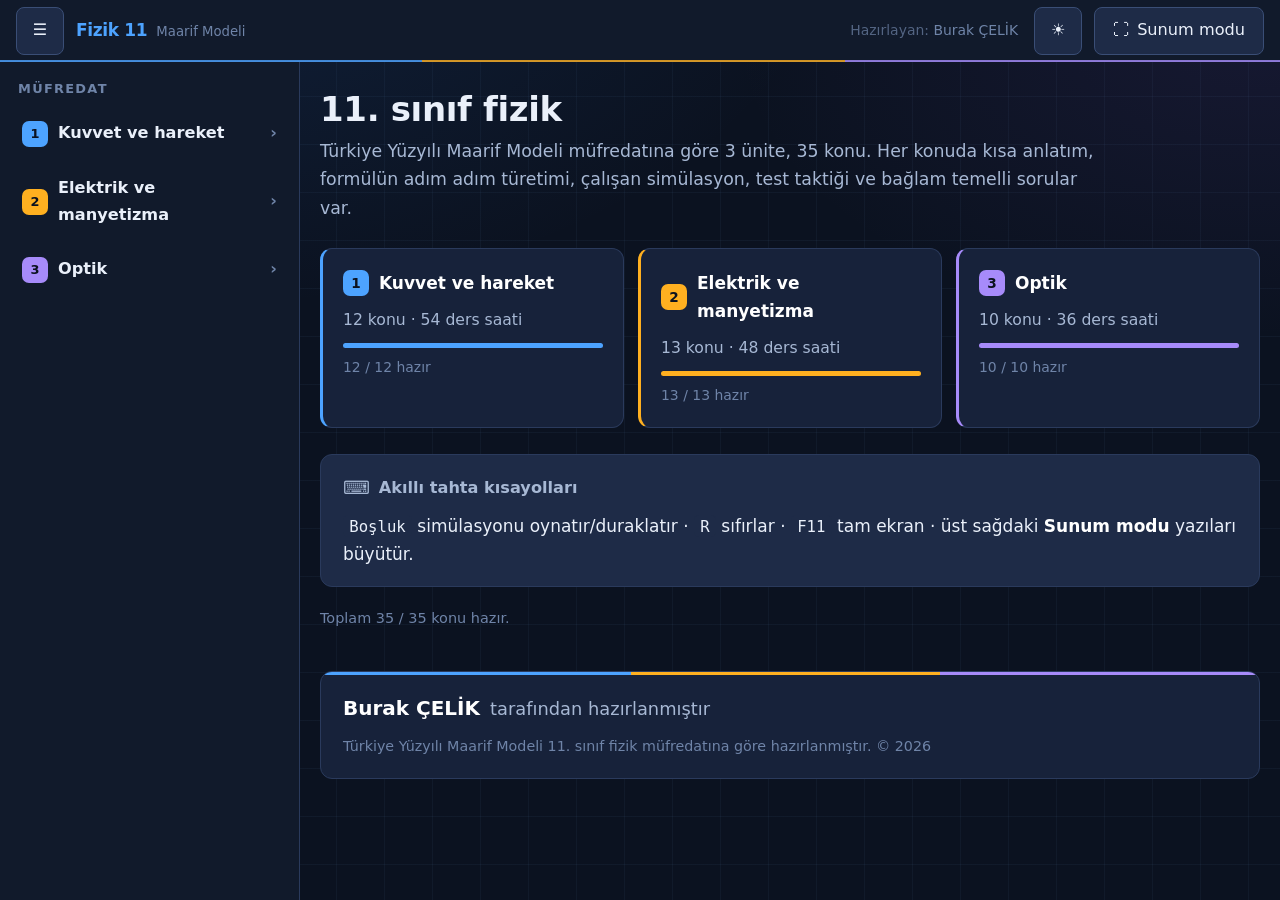
==== index.html @ 7777645d "Fizik 11 - Turkiye Yuzyili Maarif Modeli - tum uniteler" ====
<!DOCTYPE html>
<html lang="tr">
<head>
<meta charset="utf-8">
<meta name="viewport" content="width=device-width, initial-scale=1">
<meta http-equiv="Cache-Control" content="no-cache, must-revalidate">
<!-- Tema, ilk boyamadan ÖNCE kurulur: sayfa açılırken renk sıçraması olmasın. -->
<script>
try {
  var t = localStorage.getItem('fizik11-tema');
  document.documentElement.dataset.tema = (t === 'acik') ? 'acik' : 'koyu';
} catch (e) { document.documentElement.dataset.tema = 'koyu'; }
</script>
<title>Fizik 11 · Maarif Modeli</title>
<meta name="description" content="11. sınıf fizik — konu anlatımı, formül türetimi, simülasyonlar, test taktikleri ve bağlam temelli sorular. Akıllı tahta için.">
<link rel="stylesheet" href="css/tokens.css">
<link rel="stylesheet" href="css/base.css">
<link rel="stylesheet" href="css/components.css">
<link rel="icon" href="data:image/svg+xml,<svg xmlns='http://www.w3.org/2000/svg' viewBox='0 0 32 32'><text y='26' font-size='26'>&#9883;</text></svg>">
</head>
<body>

<div id="uygulama">

  <header id="ustbar">
    <button class="dgm ikon" id="kenar-dgm" aria-label="Konu listesini aç/kapat" title="Konu listesi">☰</button>
    <div class="marka">
      <b>Fizik 11</b>
      <span>Maarif Modeli</span>
    </div>
    <div class="ustbar-bosluk"></div>
    <span class="ustbar-kunye" id="ustbar-kunye"></span>
    <button class="dgm ikon" id="tema-dgm" aria-pressed="false"
            aria-label="Açık veya koyu tema" title="Açık temaya geç">☀</button>
    <button class="dgm" id="sunum-dgm" aria-pressed="false" title="Sunum modu — yazılar büyür (F11 ile tam ekran)">
      <span aria-hidden="true">⛶</span> Sunum modu
    </button>
  </header>

  <nav id="kenar" aria-label="Konular">
    <div class="kenar-baslik">Müfredat</div>
    <div class="kenar-liste" id="kenar-liste"></div>
  </nav>

  <main id="icerik" tabindex="-1">
    <div class="bos-durum"><p>Yükleniyor…</p></div>
  </main>

</div>

<!-- =========================================================================
     Yükleme sırası önemlidir ve ES modülü KULLANILMAZ.
     Sebep: sistem akıllı tahtada sunucusuz çalışacak — index.html'e çift
     tıklanınca açılmalı. Tarayıcılar file:// üzerinden modül ve fetch()
     engellediği için her şey klasik <script> ile yüklenir.

       1) çizim + motor      2) müfredat      3) arayüz blokları
       4) uygulama kabuğu    5) simülasyonlar 6) konular    7) başlat
     ========================================================================= -->

<script src="js/sim/draw2d.js"></script>
<script src="js/sim/engine.js"></script>
<script src="data/curriculum.js"></script>
<script src="data/kunye.js"></script>
<script src="js/ui/blok.js"></script>
<script src="js/core/app.js"></script>

<!-- Simülasyonlar — konulardan önce yüklenmeli -->
<script src="sims/serbest-dusen-cisimler.js"></script>
<script src="sims/serbest-dusme-veriler.js"></script>
<script src="sims/dusey-atislar.js"></script>
<script src="sims/atislar.js"></script>
<script src="sims/bileske-kuvvet.js"></script>
<script src="sims/serbest-cisim-diyagrami.js"></script>
<script src="sims/statik-kinetik-surtunme.js"></script>
<script src="sims/surtunme-degiskenler.js"></script>
<script src="sims/limit-hiz.js"></script>
<script src="sims/cembersel-yorunge-hiz.js"></script>
<script src="sims/cembersel-degiskenler.js"></script>
<script src="sims/elektriksel-kuvvet.js"></script>
<script src="sims/elektriksel-alan.js"></script>
<script src="sims/faraday-kafesi.js"></script>
<script src="sims/miknatislar.js"></script>
<script src="sims/duz-tel-manyetik.js"></script>
<script src="sims/akim-makarasi.js"></script>
<script src="sims/elektromiknatis.js"></script>
<script src="sims/tele-etki-kuvvet.js"></script>
<script src="sims/elektrik-motoru.js"></script>
<script src="sims/manyetik-aki.js"></script>
<script src="sims/induksiyon-gerilimi.js"></script>
<script src="sims/alternatif-akim.js"></script>
<script src="sims/transformator.js"></script>
<script src="sims/aydinlanma.js"></script>
<script src="sims/duzlem-ayna.js"></script>
<script src="sims/kuresel-ayna.js"></script>
<script src="sims/kuresel-goruntu.js"></script>
<script src="sims/kirilma.js"></script>
<script src="sims/gorunur-derinlik.js"></script>
<script src="sims/fiber-optik.js"></script>
<script src="sims/prizmalar.js"></script>
<script src="sims/mercekler.js"></script>
<script src="sims/mercek-goruntu.js"></script>

<!-- Konular -->
<script src="topics/u1-serbest-dusen-cisimler.js"></script>
<script src="topics/u1-serbest-dusme-veriler.js"></script>
<script src="topics/u1-yukari-atis.js"></script>
<script src="topics/u1-asagi-atis.js"></script>
<script src="topics/u1-iki-boyutta-hareket.js"></script>
<script src="topics/u1-bileske-kuvvet.js"></script>
<script src="topics/u1-serbest-cisim-diyagrami.js"></script>
<script src="topics/u1-statik-kinetik-surtunme.js"></script>
<script src="topics/u1-surtunme-degiskenler.js"></script>
<script src="topics/u1-limit-hiz.js"></script>
<script src="topics/u1-cembersel-yorunge-hiz.js"></script>
<script src="topics/u1-cembersel-degiskenler.js"></script>
<script src="topics/u2-elektriksel-kuvvet.js"></script>
<script src="topics/u2-elektriksel-alan.js"></script>
<script src="topics/u2-faraday-kafesi.js"></script>
<script src="topics/u2-miknatislar.js"></script>
<script src="topics/u2-duz-tel-manyetik.js"></script>
<script src="topics/u2-akim-makarasi.js"></script>
<script src="topics/u2-elektromiknatis.js"></script>
<script src="topics/u2-tele-etki-kuvvet.js"></script>
<script src="topics/u2-elektrik-motoru.js"></script>
<script src="topics/u2-manyetik-aki.js"></script>
<script src="topics/u2-induksiyon-gerilimi.js"></script>
<script src="topics/u2-alternatif-akim.js"></script>
<script src="topics/u2-transformator.js"></script>
<script src="topics/u3-aydinlanma.js"></script>
<script src="topics/u3-duzlem-ayna.js"></script>
<script src="topics/u3-kuresel-ayna.js"></script>
<script src="topics/u3-kuresel-goruntu.js"></script>
<script src="topics/u3-kirilma.js"></script>
<script src="topics/u3-gorunur-derinlik.js"></script>
<script src="topics/u3-fiber-optik.js"></script>
<script src="topics/u3-prizmalar.js"></script>
<script src="topics/u3-mercekler.js"></script>
<script src="topics/u3-mercek-goruntu.js"></script>

<script>F11.basla();</script>
</body>
</html>
---- css/tokens.css ----
/* ==========================================================================
   tokens.css — Tasarım değişkenleri
   Fizik 11 · Akıllı tahta sunum sistemi
   Tüm renk / ölçü / tipografi kararları burada. Başka dosyada ham renk yok.
   ========================================================================== */

:root {
  /* --- Kabuk yüzeyleri (koyu sunum teması) --- */
  --bg:            #0B1220;
  --surface-0:     #111A2B;
  --surface-1:     #17223A;
  --surface-2:     #1E2B47;
  --surface-3:     #263654;

  /* --- Kenarlıklar --- */
  --border:        #2A3A5C;
  --border-strong: #3A4E76;

  /* --- Metin --- */
  --text:          #EAF0FA;
  --text-2:        #A7B8D4;
  --text-3:        #6F84A8;
  --text-guclu:    #FFFFFF;   /* kalın vurgu, formül metni */

  /* --- Arka plan dokusu ---
     Çok hafif: ders içeriğinin okunurluğunu bozmamalı. İki yumuşak ışık
     lekesi + milimetrik kâğıt ızgarası. */
  --bg-cizgi:      rgba(125,165,225,.055);
  --bg-isik1:      rgba(45,110,200,.16);
  --bg-isik2:      rgba(120,80,200,.10);
  --bg-izgara:     48px;

  /* --- Vurgu renkleri --- */
  --accent:        #4DA3FF;   /* birincil · seçili konu, bağlantı */
  --accent-soft:   #16304F;
  --amber:         #FFB020;   /* püf noktası kutusu */
  --amber-soft:    #3A2A0C;
  --violet:        #A78BFA;   /* ÖSYM arşivi */
  --violet-soft:   #2A2348;
  --green:         #35C08A;   /* doğru cevap, onay */
  --green-soft:    #10322A;
  --red:           #FF6B6B;   /* yanlış cevap, uyarı */
  --red-soft:      #3A1A1F;
  --cyan:          #38D6E0;   /* bağlam temelli soru */
  --cyan-soft:     #0E3238;

  /* --- Fizik büyüklüklerinin sabit renkleri ---
     Bu renkler TÜM simülasyonlarda aynı anlamı taşır.
     Öğrenci bir kez öğrenir, her konuda tanır. */
  --q-konum:       #4DA3FF;   /* konum, yer değiştirme */
  --q-hiz:         #35C08A;   /* hız vektörü */
  --q-ivme:        #FFB020;   /* ivme, g */
  --q-kuvvet:      #FF6B6B;   /* kuvvet */
  --q-surtunme:    #A78BFA;   /* sürtünme kuvveti */
  --q-normal:      #38D6E0;   /* normal kuvvet */
  --q-agirlik:     #FF8FA3;   /* ağırlık */
  --q-merkezcil:   #FF7A45;   /* merkezcil kuvvet/ivme */

  /* --- Blok kimlik renkleri ---
     Konu sayfasındaki 7 bloğun her biri kendi rengini taşır. Öğrenci sayfayı
     kaydırırken hangi bölümde olduğunu başlığı okumadan renkten anlar.
     --bN solid renk, --bNs o rengin koyu zemindeki yumuşak karşılığı. */
  --b1: #4DA3FF;  --b1s: #12304F;   /* kavram        · mavi      */
  --b2: #38D6E0;  --b2s: #0E3238;   /* formüller     · camgöbeği */
  --b3: #A78BFA;  --b3s: #2A2348;   /* türetim       · mor       */
  --b4: #35C08A;  --b4s: #10322A;   /* simülasyon    · yeşil     */
  --b5: #FFB020;  --b5s: #3A2A0C;   /* püf noktası   · amber     */
  --b6: #FF8FA3;  --b6s: #3C1C26;   /* ÖSYM arşivi   · pembe     */
  --b7: #FF7A45;  --b7s: #3B1F12;   /* bağlam temelli· turuncu   */

  /* --- Ünite renkleri --- */
  --u1: #4DA3FF;  --u1s: #12304F;   /* kuvvet ve hareket     */
  --u2: #FFB020;  --u2s: #3A2A0C;   /* elektrik ve manyetizma*/
  --u3: #A78BFA;  --u3s: #2A2348;   /* optik                 */

  /* --- Ölçü --- */
  --r-sm: 8px;
  --r:    12px;
  --r-lg: 18px;
  --pad:  20px;
  --gap:  14px;

  /* --- Tipografi ---
     --fs-base akıllı tahtada sunum moduna geçince büyür (bkz. base.css) */
  --fs-base: 17px;
  --font: "Segoe UI", Ubuntu, Cantarell, "DejaVu Sans", system-ui, sans-serif;
  --font-mono: "Cascadia Mono", "Ubuntu Mono", "DejaVu Sans Mono", monospace;

  /* --- Dokunma hedefi (akıllı tahta parmakla kullanılıyor) --- */
  --touch: 48px;

  /* --- Geçişler --- */
  --dur: 160ms;
  --ease: cubic-bezier(.2,.7,.3,1);
}

/* Sunum modu: F11 / "Sunum" düğmesi <html data-sunum="1"> yapar.
   Uzaktan okunurluk için her şey büyür. */
:root[data-sunum="1"] {
  --fs-base: 21px;
  --pad: 26px;
  --touch: 56px;
}

/* Hareket azaltma tercihi olan kullanıcı için animasyonları kıs.
   Simülasyonlar çalışmaya devam eder, sadece arayüz geçişleri durur. */
@media (prefers-reduced-motion: reduce) {
  :root { --dur: 0ms; }
}


/* ==========================================================================
   AÇIK TEMA — <html data-tema="acik">
   --------------------------------------------------------------------------
   Kâğıt tonu, saf beyaz değil: akıllı tahtada saf beyaz parlar ve uzun derste
   göz yorar. Metin de saf siyah değil, koyu kurşun. Vurgu renkleri açık zeminde
   yeterli kontrast için koyulaştırıldı.

   Simülasyon tuvalleri bu temadan ETKİLENMEZ — onlar kendi görünümünü korur.
   ========================================================================== */
:root[data-tema="acik"] {
  --bg:            #EDE8DE;
  --surface-0:     #F7F3EB;
  --surface-1:     #FCF9F3;
  --surface-2:     #F1ECE2;
  --surface-3:     #E5DED0;

  --border:        #D8D0BF;
  --border-strong: #BAB09E;

  --text:          #22272F;
  --text-2:        #515A66;
  --text-3:        #6B7482;
  --text-guclu:    #14181E;

  --accent:        #1C6DD0;   --accent-soft: #DCE8F9;
  --amber:         #8A5606;   --amber-soft:  #F7EDD5;
  --violet:        #6A46C0;   --violet-soft: #E8E1F8;
  --green:         #13744F;   --green-soft:  #D8EFE4;
  --red:           #A82C2C;   --red-soft:    #F9DFDF;
  --cyan:          #0B6F79;   --cyan-soft:   #D4EEF0;

  --b1: #1C6DD0;  --b1s: #DCE8F9;
  --b2: #0B6F79;  --b2s: #D4EEF0;
  --b3: #6A46C0;  --b3s: #E8E1F8;
  --b4: #13744F;  --b4s: #D8EFE4;
  --b5: #8A5606;  --b5s: #F7EDD5;
  --b6: #B24560;  --b6s: #F8DDE4;
  --b7: #B24A19;  --b7s: #F8E1D3;

  --u1: #1C6DD0;  --u1s: #DCE8F9;
  --u2: #8A5606;  --u2s: #F7EDD5;
  --u3: #6A46C0;  --u3s: #E8E1F8;

  /* Kâğıt dokusu: sıcak ışık + soluk ızgara */
  --bg-cizgi:  rgba(95,80,55,.07);
  --bg-isik1:  rgba(214,180,120,.26);
  --bg-isik2:  rgba(150,175,210,.20);
}
---- css/base.css ----
/* ==========================================================================
   base.css — Sıfırlama, tipografi, sayfa iskeleti
   ========================================================================== */

*, *::before, *::after { box-sizing: border-box; }

html, body {
  margin: 0;
  padding: 0;
  height: 100%;
}

body {
  /* İki yumuşak ışık lekesi + milimetrik kâğıt ızgarası. Doku yalnızca içerik
     alanında görünür; üst bar ve kenar çubuğu opak yüzeyler kullanır. */
  background-color: var(--bg);
  background-image:
    radial-gradient(1100px 620px at 12% -8%,  var(--bg-isik1), transparent 62%),
    radial-gradient(900px 520px  at 98%  4%,  var(--bg-isik2), transparent 58%),
    linear-gradient(var(--bg-cizgi) 1px, transparent 1px),
    linear-gradient(90deg, var(--bg-cizgi) 1px, transparent 1px);
  background-size:
    100% 100%, 100% 100%,
    var(--bg-izgara) var(--bg-izgara),
    var(--bg-izgara) var(--bg-izgara);
  background-attachment: fixed;
  color: var(--text);
  font-family: var(--font);
  font-size: var(--fs-base);
  line-height: 1.65;
  -webkit-font-smoothing: antialiased;
  overflow: hidden;            /* kaydırma iç panellerde, sayfada değil */
}

h1, h2, h3, h4 {
  margin: 0 0 .5em;
  font-weight: 600;
  line-height: 1.25;
  letter-spacing: -.01em;
}
h1 { font-size: 1.7em; }
h2 { font-size: 1.3em; }
h3 { font-size: 1.1em; }
h4 { font-size: 1em; color: var(--text-2); }

p { margin: 0 0 .9em; }
p:last-child { margin-bottom: 0; }

a { color: var(--accent); text-decoration: none; }
a:hover { text-decoration: underline; }

ul, ol { margin: 0 0 .9em; padding-left: 1.4em; }
li { margin-bottom: .35em; }

strong { font-weight: 600; color: var(--text-guclu); }

code, kbd {
  font-family: var(--font-mono);
  font-size: .92em;
  background: var(--surface-2);
  padding: .1em .4em;
  border-radius: 5px;
}

canvas { display: block; }

/* --- Odak halkası: akıllı tahtada klavye de kullanılıyor --- */
:focus-visible {
  outline: 3px solid var(--accent);
  outline-offset: 2px;
  border-radius: 4px;
}

/* --- Ekran okuyucu için gizli metin --- */
.sr {
  position: absolute; width: 1px; height: 1px;
  padding: 0; margin: -1px; overflow: hidden;
  clip: rect(0 0 0 0); white-space: nowrap; border: 0;
}

/* ==========================================================================
   Sayfa iskeleti:  [ üst bar ]
                    [ kenar çubuğu | içerik ]
   ========================================================================== */

#uygulama {
  display: grid;
  grid-template-rows: auto 1fr;
  grid-template-columns: 300px 1fr;
  grid-template-areas:
    "ustbar ustbar"
    "kenar  icerik";
  height: 100%;
}

/* Kenar çubuğunu daraltma yalnızca geniş ekranda geçerli.
   Dar ekranda sütun sayısı 1'e düştüğü için (aşağıdaki medya sorgusu) bu kural
   uygulanırsa ızgara alanlarıyla çakışır ve yerleşim çöker. */
@media (min-width: 901px) {
  :root[data-kenar="kapali"] #uygulama { grid-template-columns: 0 1fr; }
}

#ustbar  { grid-area: ustbar; }
#kenar   { grid-area: kenar; overflow: hidden; }
#icerik  { grid-area: icerik; overflow-y: auto; overflow-x: hidden; scroll-behavior: smooth; }

/* --- Kaydırma çubuğu: koyu temaya uygun, ince --- */
#icerik::-webkit-scrollbar,
.kaydir::-webkit-scrollbar { width: 10px; }
#icerik::-webkit-scrollbar-track,
.kaydir::-webkit-scrollbar-track { background: transparent; }
#icerik::-webkit-scrollbar-thumb,
.kaydir::-webkit-scrollbar-thumb {
  background: var(--border-strong);
  border-radius: 6px;
  border: 2px solid var(--bg);
}
#icerik, .kaydir { scrollbar-width: thin; scrollbar-color: var(--border-strong) transparent; }

/* Dar ekran / tablet: kenar çubuğu üstten açılan çekmeceye dönüşür.
   Çekmece durumu ayrı bir öznitelikte (data-mobil) tutulur — masaüstündeki
   daraltma durumuyla (data-kenar) karışmasın, biri diğerini etkilemesin. */
@media (max-width: 900px) {
  #uygulama {
    grid-template-columns: 1fr;
    grid-template-areas: "ustbar" "icerik";
  }
  #kenar {
    position: fixed; inset: 62px auto 0 0; width: 300px; z-index: 40;
    transform: translateX(-100%); transition: transform var(--dur) var(--ease);
  }
  :root[data-mobil="acik"] #kenar { transform: none; }
}
---- css/components.css ----
/* ==========================================================================
   components.css — Arayüz bileşenleri
   ========================================================================== */

/* --------------------------------------------------------------- Üst bar */
#ustbar {
  display: flex; align-items: center; gap: 12px;
  padding: 0 16px; height: 62px;
  background: var(--surface-0);
  border-bottom: 1px solid var(--border);
  position: relative;
}
/* Üç ünitenin rengini taşıyan ince şerit — sistemin renk dilini baştan tanıtır */
#ustbar::after {
  content: ""; position: absolute; left: 0; right: 0; bottom: -1px; height: 2px;
  background: linear-gradient(90deg,
    var(--u1) 0%, var(--u1) 33%, var(--u2) 33%, var(--u2) 66%, var(--u3) 66%);
  opacity: .8;
}
.marka { display: flex; align-items: baseline; gap: 9px; font-weight: 600; letter-spacing: -.02em; }
.marka b { color: var(--accent); }
.marka span { font-size: .78em; color: var(--text-3); font-weight: 400; letter-spacing: 0; }
.ustbar-bosluk { flex: 1; }

/* ---------------------------------------------------------------- Düğme */
.dgm {
  display: inline-flex; align-items: center; justify-content: center; gap: 8px;
  min-height: var(--touch); padding: 0 18px;
  background: var(--surface-2); color: var(--text);
  border: 1px solid var(--border-strong); border-radius: var(--r-sm);
  font: inherit; font-size: .95em; font-weight: 500;
  cursor: pointer; user-select: none;
  transition: background var(--dur) var(--ease), border-color var(--dur) var(--ease);
}
.dgm:hover  { background: var(--surface-3); border-color: var(--accent); }
.dgm:active { transform: translateY(1px); }
.dgm[aria-pressed="true"], .dgm.etkin {
  background: var(--accent-soft); border-color: var(--accent); color: var(--accent);
}
.dgm.birincil { background: var(--accent); border-color: var(--accent); color: #06121F; font-weight: 600; }
.dgm.birincil:hover { background: #6BB4FF; }
.dgm.ikon { padding: 0; width: var(--touch); }
.dgm:disabled { opacity: .4; cursor: not-allowed; }

/* -------------------------------------------------------- Kenar çubuğu */
#kenar {
  background: var(--surface-0);
  border-right: 1px solid var(--border);
  display: flex; flex-direction: column;
}
.kenar-baslik {
  padding: 16px 18px 10px;
  font-size: .76em; font-weight: 600; letter-spacing: .1em;
  text-transform: uppercase; color: var(--text-3);
}
.kenar-liste { flex: 1; overflow-y: auto; padding: 0 10px 20px; }

.unite-grup { margin-bottom: 6px; }
.unite-bas {
  display: flex; align-items: center; gap: 10px; width: 100%;
  padding: 11px 12px; background: none; border: 0; border-radius: var(--r-sm);
  color: var(--text); font: inherit; font-weight: 600; font-size: .95em;
  text-align: left; cursor: pointer;
}
.unite-bas:hover { background: var(--surface-1); }
.unite-no {
  flex: 0 0 auto; width: 26px; height: 26px; border-radius: 7px;
  display: grid; place-items: center;
  background: var(--u, var(--accent)); color: #0B1220;
  font-size: .8em; font-weight: 800;
}
.unite-ok { margin-left: auto; color: var(--text-3); transition: transform var(--dur) var(--ease); }
.unite-grup[data-acik="1"] .unite-ok { transform: rotate(90deg); }
.unite-konular { display: none; padding: 2px 0 8px 12px; }
.unite-grup[data-acik="1"] .unite-konular { display: block; }

.konu-bag {
  display: flex; align-items: center; gap: 10px;
  padding: 9px 12px; margin: 1px 0;
  border-radius: var(--r-sm); border-left: 3px solid transparent;
  color: var(--text-2); font-size: .92em; line-height: 1.35;
  cursor: pointer; transition: background var(--dur) var(--ease);
}
.konu-bag:hover { background: var(--surface-1); color: var(--text); text-decoration: none; }
.konu-bag[aria-current="page"] {
  background: var(--us, var(--accent-soft));
  border-left-color: var(--u, var(--accent));
  color: var(--u, var(--accent)); font-weight: 600;
}
.konu-rozet {
  margin-left: auto; flex: 0 0 auto;
  font-size: .72em; padding: 2px 7px; border-radius: 20px;
  background: var(--surface-2); color: var(--text-3);
}
.konu-bag[aria-current="page"] .konu-rozet { background: var(--u, var(--accent)); color: #06121F; }

/* ------------------------------------------------------------- İçerik */
.sayfa { max-width: 1180px; margin: 0 auto; padding: 26px var(--pad) 120px; }

.kirilma {
  display: flex; align-items: center; gap: 9px; flex-wrap: wrap;
  font-size: .85em; color: var(--text-3); margin-bottom: 10px;
}
.kirilma .ayrac { opacity: .5; }
.kirilma .simdi { color: var(--text-2); }
.kazanim-kodu {
  margin-left: auto;
  font-family: var(--font-mono); font-size: .92em;
  padding: 4px 11px; border-radius: 20px;
  background: var(--accent-soft); color: var(--accent);
}

.sayfa-baslik { margin-bottom: 6px; font-size: 2em; }
.sayfa-ozet { color: var(--text-2); font-size: 1.02em; margin: 0; max-width: 72ch; }

/* --- Konu başlık bandı ---------------------------------------------------
   Sayfanın "kapağı". Ünite rengini taşır, kazanım kodunu ve kitap numarasını
   bir arada gösterir. Sağ üstteki soluk ızgara, arkada bir defter sayfası
   olduğu hissini verir — sayfa düz bir metin bloğu gibi başlamasın diye. */
.konu-hero {
  position: relative; overflow: hidden;
  margin-bottom: 30px; padding: 24px 28px 26px;
  background: var(--surface-1);
  border: 1px solid var(--border);
  border-left: 4px solid var(--u, var(--accent));
  border-radius: var(--r);
}
.konu-hero::before {
  content: ""; position: absolute; inset: 0;
  background: radial-gradient(760px 220px at 0% 0%, var(--us, var(--accent-soft)) 0%, transparent 72%);
  pointer-events: none;
}
.konu-hero::after {
  content: ""; position: absolute; right: -30px; top: -30px;
  width: 230px; height: 230px; pointer-events: none; opacity: .5;
  background:
    repeating-linear-gradient(0deg,  var(--border) 0 1px, transparent 1px 24px),
    repeating-linear-gradient(90deg, var(--border) 0 1px, transparent 1px 24px);
}
.konu-hero > * { position: relative; }

.hero-ust {
  display: flex; align-items: center; gap: 10px; flex-wrap: wrap;
  margin-bottom: 12px; font-size: .84em;
}
.hero-unite {
  display: inline-flex; align-items: center; gap: 8px;
  color: var(--u, var(--accent)); font-weight: 600;
}
.hero-unite .nokta {
  width: 8px; height: 8px; border-radius: 50%; background: var(--u, var(--accent));
}
.hero-kitap {
  padding: 3px 10px; border-radius: 20px;
  background: var(--surface-3); color: var(--text-2);
  font-family: var(--font-mono); font-size: .92em;
}
.hero-kod {
  margin-left: auto; padding: 4px 12px; border-radius: 20px;
  background: var(--us, var(--accent-soft)); color: var(--u, var(--accent));
  font-family: var(--font-mono); font-size: .92em; font-weight: 600;
}

/* --------------------------------------------------------- Blok kartı */
.blok { margin-bottom: 26px; }
/* Blok başlığı bir "hap" — numarası ve adı tek bir renkli kapsülde.
   Düz yazı başlık sayfayı tekdüze bırakıyordu; hap, bölümlerin nerede
   başladığını uzaktan bakınca bile belli ediyor. */
.blok-bas {
  display: flex; align-items: center; gap: 12px; margin-bottom: 14px;
}
.blok-bas .hap {
  display: inline-flex; align-items: center; gap: 9px;
  padding: 5px 15px 5px 5px; border-radius: 24px;
  background: var(--bs, var(--surface-2));
  border: 1px solid var(--b, var(--border));
  font-size: .78em; font-weight: 700; letter-spacing: .09em;
  text-transform: uppercase; color: var(--b, var(--text-3));
  white-space: nowrap;
}
.blok-bas::after {
  content: ""; flex: 1; height: 2px; border-radius: 1px;
  background: linear-gradient(90deg, var(--b, var(--border)), transparent 88%);
  opacity: .45;
}
.blok-bas .no {
  width: 26px; height: 26px; border-radius: 50%; display: grid; place-items: center;
  background: var(--b, var(--surface-2)); color: #0B1220;
  font-size: 1.1em; font-weight: 800; letter-spacing: 0;
}

.kart {
  background: var(--surface-1);
  border: 1px solid var(--border);
  border-left: 3px solid var(--b, var(--border));
  border-radius: var(--r);
  padding: var(--pad);
}

/* ---------------------------------------------------------- Formüller */
.formul-serit { display: flex; flex-wrap: wrap; gap: 12px; }
/* Formül kartı: arkasında ince kareli kâğıt dokusu var. Formüller düz
   kutularda yazıya benziyordu; ızgara onları "deftere yazılmış" gibi
   gösteriyor ve metinden ayırıyor. */
.formul {
  flex: 1 1 200px; position: relative; overflow: hidden;
  background:
    repeating-linear-gradient(0deg,  rgba(255,255,255,.030) 0 1px, transparent 1px 21px),
    repeating-linear-gradient(90deg, rgba(255,255,255,.030) 0 1px, transparent 1px 21px),
    var(--surface-2);
  border: 1px solid var(--border);
  border-top: 2px solid var(--b, var(--border-strong));
  border-radius: var(--r-sm); padding: 16px 18px;
}
.formul .fm { font-size: 1.42em; color: var(--text-guclu); letter-spacing: .005em; line-height: 1.45; }
.formul .aciklama,
.formul .fm-ad { font-size: .84em; color: var(--text-3); margin-top: 6px; }

/* --- Ters sinerji ---
   Formül kartı her zaman sayfanın TERSİ olur:
     koyu sayfa  → aydınlık kart (simülasyonun kâğıt paneliyle aynı beyaz)
     açık sayfa  → koyu kart (simülasyonun pano paneliyle aynı aile)
   Böylece formüller ve simülasyon aynı görsel katmanda durur, ikisi birden
   sayfadan ayrışır. */
:root[data-tema="koyu"] .formul {
  background:
    repeating-linear-gradient(0deg,  rgba(20,35,60,.055) 0 1px, transparent 1px 21px),
    repeating-linear-gradient(90deg, rgba(20,35,60,.055) 0 1px, transparent 1px 21px),
    #F4F7FB;
  border-color: #CAD6E6;
}
:root[data-tema="koyu"] .formul .fm       { color: #121924; }
:root[data-tema="koyu"] .formul .aciklama,
:root[data-tema="koyu"] .formul .fm-ad    { color: #5B6880; }
:root[data-tema="koyu"] .formul code,
:root[data-tema="koyu"] .formul kbd       { background: #E2E9F3; color: #1B2436; }
:root[data-tema="koyu"] .formul strong    { color: #0B121C; }

/* --- Açık sayfada formül kartları KOYU zemine geçer ---
   Formüller "yazı tahtasına yazılmış" gibi durur ve açık sayfada metinden
   belirgin biçimde ayrışır. Koyu sayfada kart zaten sayfayla aynı ailededir,
   orada ayrışmayı simülasyonun kâğıt paneli sağlar. */
:root[data-tema="acik"] .formul {
  background:
    repeating-linear-gradient(0deg,  rgba(255,255,255,.05) 0 1px, transparent 1px 21px),
    repeating-linear-gradient(90deg, rgba(255,255,255,.05) 0 1px, transparent 1px 21px),
    #1B2436;
  border-color: #2E3C57;
}
:root[data-tema="acik"] .formul .fm       { color: #F2F6FC; }
:root[data-tema="acik"] .formul .aciklama,
:root[data-tema="acik"] .formul .fm-ad    { color: #98A8C2; }
:root[data-tema="acik"] .formul code,
:root[data-tema="acik"] .formul kbd       { background: #2A3752; color: #EAF0FA; }
:root[data-tema="acik"] .formul strong    { color: #FFFFFF; }
math { font-size: 1.05em; }

.degisken-tablo { width: 100%; border-collapse: collapse; margin-top: 16px; font-size: .92em; }
.degisken-tablo th {
  text-align: left; font-weight: 600; color: var(--text-3);
  font-size: .82em; letter-spacing: .06em; text-transform: uppercase;
  padding: 0 12px 8px 0; border-bottom: 1px solid var(--border);
}
.degisken-tablo td { padding: 9px 12px 9px 0; border-bottom: 1px solid var(--border); vertical-align: top; }
.degisken-tablo tr:last-child td { border-bottom: 0; }
.degisken-tablo .sembol {
  font-family: var(--font-mono); font-size: 1.08em; color: var(--text-guclu); white-space: nowrap;
}
.degisken-tablo .birim { color: var(--text-3); font-family: var(--font-mono); white-space: nowrap; }

/* ------------------------------------------------------ Türetim adımı */
.turetim { background: var(--surface-1); border: 1px solid var(--border); border-radius: var(--r); overflow: hidden; }
.turetim-ust {
  display: flex; align-items: center; gap: 12px;
  padding: 12px 16px; background: var(--surface-2); border-bottom: 1px solid var(--border);
}
.turetim-yol {
  display: flex; gap: 6px; flex-wrap: wrap;
}
.yol-dgm {
  padding: 7px 14px; min-height: 0;
  font-size: .86em; border-radius: 20px;
}
.turetim-govde { padding: var(--pad); min-height: 150px; }
.turetim-alt {
  display: flex; align-items: center; gap: 12px;
  padding: 12px 16px; border-top: 1px solid var(--border); background: var(--surface-0);
}
.adim-say { font-size: .88em; color: var(--text-3); font-variant-numeric: tabular-nums; }
.adim-cizgi { flex: 1; display: flex; gap: 4px; }
.adim-nokta { flex: 1; height: 4px; border-radius: 2px; background: var(--surface-3); transition: background var(--dur) var(--ease); }
.adim-nokta.gecti { background: var(--accent); }

/* ------------------------------------------------------- Simülasyon */
.sim-kutu {
  background: var(--surface-1); border: 1px solid var(--border);
  border-radius: var(--r); overflow: hidden;
}

/* Simülasyonun üst şeridi: düzeneği bir "cihaz" gibi çerçeveliyor.
   Adı ve canlı göstergesi, sayfadaki diğer kartlardan ayırıyor. */
.sim-ust {
  display: flex; align-items: center; gap: 12px;
  padding: 11px 16px; background: var(--surface-2);
  border-bottom: 1px solid var(--border);
}
.sim-ad { font-weight: 600; font-size: .95em; color: var(--text); }
.sim-canli {
  margin-left: auto; display: inline-flex; align-items: center; gap: 7px;
  font-size: .76em; letter-spacing: .08em; text-transform: uppercase;
  color: var(--green);
}
.sim-canli .isik {
  width: 8px; height: 8px; border-radius: 50%; background: var(--green);
}
.sim-kutu[data-oynuyor="1"] .sim-canli .isik { animation: nabiz 1.1s infinite; }
@keyframes nabiz { 0%,100% { opacity: 1; } 50% { opacity: .25; } }
.sim-tuval-sar {
  display: grid; grid-template-columns: 1fr 1fr; gap: 1px;
  background: var(--border);
  height: var(--sim-h, 340px);
}
.sim-panel.grafik { height: var(--grafik-h, 190px); }

/* --- Akıllı tahta yerleşimi ---------------------------------------------
   Metin okunur bir ölçüde (max 1180px) kalmalı; ama simülasyon, sınıfın
   arka sırasından görülmesi gereken tek bileşendir. Bu yüzden simülasyon
   bloğu geniş ekranlarda metnin dışına taşar ve tuval büyür.
   Negatif kenar boşlukları, .sayfa'nın ortalanmasından artan boşluğu
   yalnızca yeterli yer varken geri alır. */
@media (min-width: 1700px) {
  .blok.genis { margin-inline: -100px; }
  .sim-tuval-sar { height: calc(var(--sim-h, 340px) * 1.14); }
  .sim-panel.grafik { height: calc(var(--grafik-h, 190px) * 1.14); }
}
@media (min-width: 1900px) {
  .blok.genis { margin-inline: -200px; }
  .sim-tuval-sar { height: calc(var(--sim-h, 340px) * 1.28); }
  .sim-panel.grafik { height: calc(var(--grafik-h, 190px) * 1.28); }
}
.sim-tuval-sar.tek { grid-template-columns: 1fr; }
.sim-panel { position: relative; background: var(--surface-0); }
.sim-panel canvas { width: 100%; height: 100%; }
.sim-etiket {
  position: absolute; top: 10px; left: 10px; z-index: 2;
  font-size: .74em; font-weight: 600; letter-spacing: .07em; text-transform: uppercase;
  padding: 5px 11px; border-radius: 20px;
  background: rgba(11,18,32,.72); color: var(--text-2);
  backdrop-filter: blur(4px);
}
.sim-panel.gercek .sim-etiket { background: rgba(255,255,255,.86); color: #2C3850; }
/* Kâğıt paletinde klasik panel de aydınlık olur; etiketi de aydınlık yap. */
:root[data-simtema="kagit"] .sim-panel .sim-etiket { background: rgba(255,255,255,.86); color: #2C3850; }

/* Simülasyon bir kez başladıktan sonra etiketler sönükleşir: sol üst köşedeki
   değerleri ve "tamamlandı" rozetini kapatmasınlar. Sıfırla’ya basınca geri gelir. */
.sim-etiket { transition: opacity .3s ease, background-color .3s ease; }
.sim-kutu[data-basladi="1"] .sim-etiket,
.sim-kutu[data-basladi="1"] .sim-panel.gercek .sim-etiket {
  opacity: .25;
  background: transparent;
  backdrop-filter: none;
  pointer-events: none;
}
/* Fareyle üstüne gelince tam okunur — tahtada dokunmatik için de geçerli. */
.sim-kutu[data-basladi="1"] .sim-panel:hover .sim-etiket { opacity: .85; }

.sim-kontrol {
  display: flex; align-items: center; gap: 12px; flex-wrap: wrap;
  padding: 14px 16px; border-top: 1px solid var(--border); background: var(--surface-1);
}
.parametre { display: flex; align-items: center; gap: 8px; flex: 1 1 330px; min-width: 300px; }
.parametre > label { font-size: .9em; color: var(--text-2); white-space: nowrap; min-width: 62px; }

/* Kaydıraç adım düğmeleri — dokunmatik tahtada parmakla değer tutturmak için.
   44px, dokunma hedefi alt sınırının üstünde kalacak kadar büyük. */
.dgm.adim {
  flex: 0 0 auto; width: 44px; min-height: 44px; padding: 0;
  font-size: 1.3em; font-weight: 700; line-height: 1;
  background: var(--surface-2); color: var(--text);
}
.dgm.adim:active { background: var(--accent); color: #06121F; }
.parametre .deger {
  font-family: var(--font-mono); font-size: .95em; font-weight: 600; color: var(--text-guclu);
  min-width: 78px; text-align: right; font-variant-numeric: tabular-nums;
}

input[type="range"] {
  flex: 1; min-width: 70px; height: 24px;
  -webkit-appearance: none; appearance: none; background: none; cursor: pointer;
}
input[type="range"]::-webkit-slider-runnable-track { height: 5px; border-radius: 3px; background: var(--surface-3); }
input[type="range"]::-moz-range-track          { height: 5px; border-radius: 3px; background: var(--surface-3); }
input[type="range"]::-webkit-slider-thumb {
  -webkit-appearance: none; width: 20px; height: 20px; margin-top: -7.5px;
  border-radius: 50%; background: var(--accent); border: 3px solid var(--surface-0); cursor: grab;
}
input[type="range"]::-moz-range-thumb {
  width: 20px; height: 20px; border-radius: 50%;
  background: var(--accent); border: 3px solid var(--surface-0); cursor: grab;
}

select, input[type="number"], input[type="text"] {
  min-height: 42px; padding: 0 12px;
  background: var(--surface-2); color: var(--text);
  border: 1px solid var(--border-strong); border-radius: var(--r-sm);
  font: inherit; font-size: .94em;
}

.sim-okuma {
  display: grid; grid-template-columns: repeat(auto-fit, minmax(128px, 1fr));
  gap: 1px; background: var(--border); border-top: 1px solid var(--border);
}
.okuma {
  background: var(--surface-0); padding: 12px 16px;
}
.okuma .et { font-size: .78em; color: var(--text-3); margin-bottom: 2px; }
.okuma .dg {
  font-family: var(--font-mono); font-size: 1.32em; font-weight: 600; color: var(--text-guclu);
  font-variant-numeric: tabular-nums;
}
.okuma .dg small { font-size: .62em; font-weight: 400; color: var(--text-3); margin-left: 3px; }

/* --------------------------------------------------- Vurgu kutuları */
.kutu { border-radius: var(--r); padding: 18px 22px; border: 1px solid; }
.kutu-bas {
  display: flex; align-items: center; gap: 9px;
  font-weight: 700; font-size: .95em; margin-bottom: 8px;
}
.kutu-bas .ikon { font-size: 1.15em; }

.kutu.puf     { background: var(--amber-soft);  border-color: #6B4A12; }
.kutu.puf .kutu-bas { color: var(--amber); }
.kutu.osym    { background: var(--violet-soft); border-color: #453A72; }
.kutu.osym .kutu-bas { color: var(--violet); }
.kutu.baglam  { background: var(--cyan-soft);   border-color: #14555E; }
.kutu.baglam .kutu-bas { color: var(--cyan); }
.kutu.dikkat  { background: var(--red-soft);    border-color: #6B2B33; }
.kutu.dikkat .kutu-bas { color: var(--red); }
.kutu.nott    { background: var(--surface-2);   border-color: var(--border); }
.kutu.nott .kutu-bas { color: var(--text-2); }

.kutu p:last-child { margin-bottom: 0; }

/* ------------------------------------------------------------- Soru */
.soru {
  background: var(--surface-1); border: 1px solid var(--border);
  border-radius: var(--r); padding: var(--pad); margin-bottom: 14px;
}
.soru-ust {
  display: flex; align-items: center; gap: 10px; margin-bottom: 12px;
  font-size: .8em; color: var(--text-3);
}
.soru-no {
  width: 28px; height: 28px; border-radius: 8px; display: grid; place-items: center;
  background: var(--surface-3); color: var(--text); font-weight: 700; font-size: 1.05em;
}
.soru-kaynak {
  margin-left: auto; padding: 3px 10px; border-radius: 20px;
  background: var(--violet-soft); color: var(--violet); font-weight: 600;
}
.soru-govde { margin-bottom: 14px; }
.soru-gorsel {
  margin: 14px 0; border-radius: var(--r-sm); overflow: hidden;
  background: var(--surface-0); border: 1px solid var(--border);
}
.soru-gorsel svg, .soru-gorsel canvas { display: block; width: 100%; height: auto; }

.secenekler { display: grid; gap: 8px; }
.secenek {
  display: flex; align-items: flex-start; gap: 12px;
  padding: 12px 14px; min-height: var(--touch);
  background: var(--surface-2); border: 1px solid var(--border);
  border-radius: var(--r-sm); cursor: pointer; text-align: left;
  color: var(--text); font: inherit; font-size: .96em;
  transition: background var(--dur) var(--ease), border-color var(--dur) var(--ease);
}
.secenek:hover { background: var(--surface-3); border-color: var(--border-strong); }
.secenek .harf {
  flex: 0 0 auto; width: 26px; height: 26px; border-radius: 50%;
  display: grid; place-items: center;
  background: var(--surface-0); color: var(--text-2); font-weight: 700; font-size: .85em;
}
.secenek.dogru  { background: var(--green-soft); border-color: var(--green); color: var(--green); }
.secenek.dogru .harf  { background: var(--green); color: #052018; }
.secenek.yanlis { background: var(--red-soft); border-color: var(--red); color: var(--red); }
.secenek.yanlis .harf { background: var(--red); color: #2A0A0E; }

.cozum {
  margin-top: 14px; padding: 16px 18px;
  background: var(--surface-0); border: 1px solid var(--border);
  border-left: 3px solid var(--green); border-radius: 0 var(--r-sm) var(--r-sm) 0;
}
.cozum-bas { font-size: .8em; font-weight: 700; letter-spacing: .08em; text-transform: uppercase; color: var(--green); margin-bottom: 8px; }
.cozum ol { padding-left: 1.3em; }
.cozum ol li { margin-bottom: .5em; }

.uyari-metin { color: var(--red); font-size: .88em; margin-top: 8px; }

/* --------------------------------------------- Bağlam temelli adımlar */
.baglam-adimlar { display: grid; gap: 10px; margin-top: 14px; counter-reset: ba; }
.baglam-adim {
  display: flex; gap: 12px; padding: 12px 14px;
  background: var(--surface-0); border: 1px solid var(--border); border-radius: var(--r-sm);
}
.baglam-adim::before {
  counter-increment: ba; content: counter(ba);
  flex: 0 0 auto; width: 24px; height: 24px; border-radius: 50%;
  display: grid; place-items: center;
  background: var(--cyan-soft); color: var(--cyan); font-size: .8em; font-weight: 700;
}
.baglam-adim .ba-bas { font-weight: 600; font-size: .92em; margin-bottom: 2px; }
.baglam-adim .ba-metin { font-size: .9em; color: var(--text-2); }

/* ------------------------------------------------------------- Künye */
.ustbar-kunye {
  font-size: .82em; color: var(--text-3); white-space: nowrap;
  padding-right: 4px;
}
.ustbar-kunye::before { content: "Hazırlayan: "; color: var(--text-3); opacity: .7; }

.kunye {
  margin-top: 40px; padding: 20px 22px;
  background: var(--surface-1);
  border: 1px solid var(--border);
  border-radius: var(--r);
  position: relative; overflow: hidden;
}
/* Üç ünite rengini taşıyan üst şerit — üst bardaki şeridin eşi */
.kunye::before {
  content: ""; position: absolute; inset: 0 0 auto 0; height: 3px;
  background: linear-gradient(90deg,
    var(--u1) 0%, var(--u1) 33%, var(--u2) 33%, var(--u2) 66%, var(--u3) 66%);
}
.kunye-ad {
  margin: 0; font-size: 1.05em; color: var(--text-2);
  display: flex; align-items: baseline; gap: 10px; flex-wrap: wrap;
}
.kunye-ad strong { font-size: 1.12em; color: var(--text-guclu); font-weight: 700; }
.kunye-alt { color: var(--text-3); font-size: .88em; }
.kunye-not { margin: 10px 0 0; font-size: .84em; color: var(--text-3); }

/* -------------------------------------------------- Boş / yükleniyor */
.bos-durum { display: grid; place-items: center; height: 70vh; text-align: center; color: var(--text-3); }
.bos-durum h2 { color: var(--text-2); }
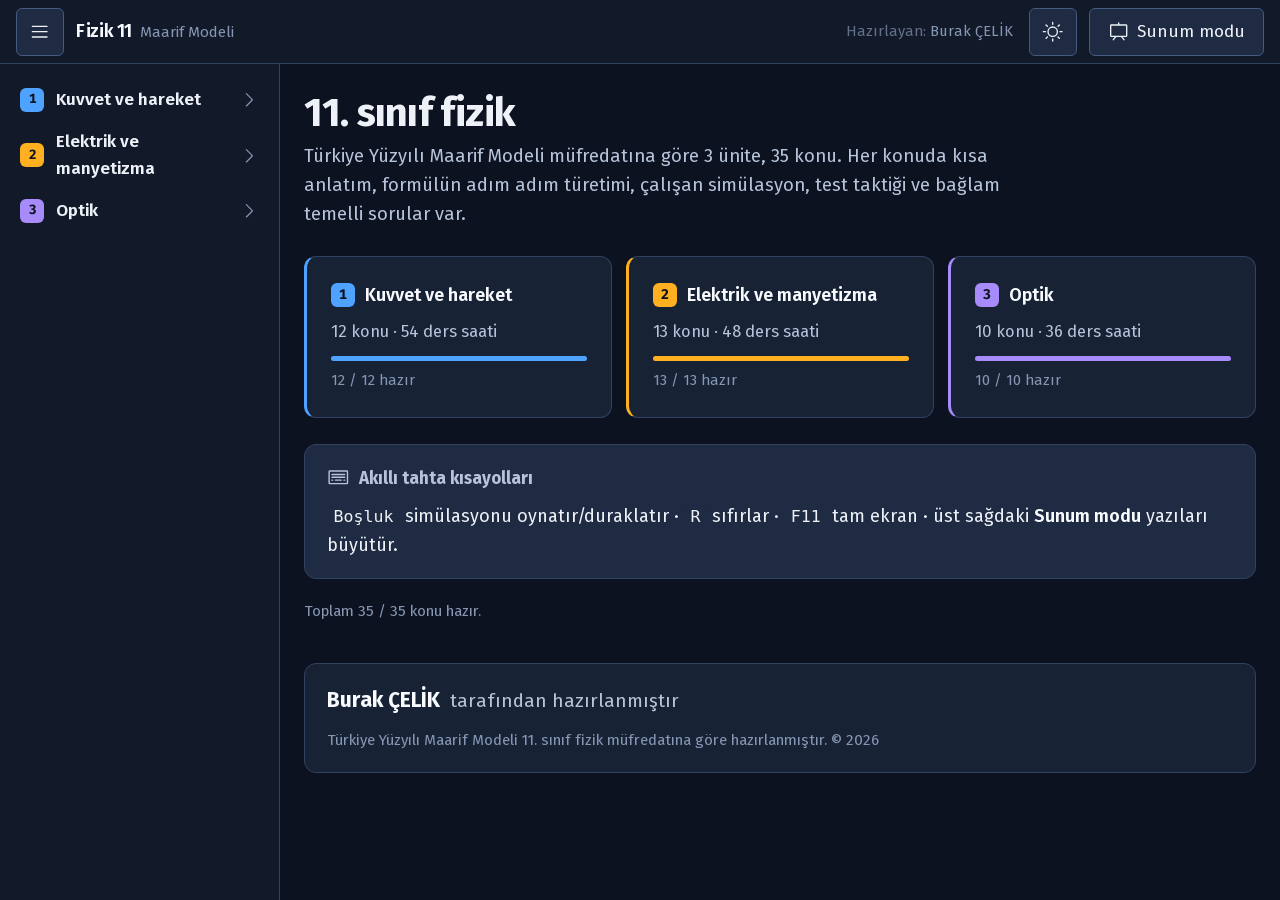
==== commit a9fef308: "Kabuk: Phosphor ikonlari, yeni ust bar ve kenar cubugu, unite rengi alt cizgi, anlik tema gecisi, mu" ====
--- a/index.html
+++ b/index.html
@@ -12,18 +12,18 @@
 } catch (e) { document.documentElement.dataset.tema = 'koyu'; }
 </script>
 <title>Fizik 11 · Maarif Modeli</title>
-<meta name="description" content="11. sınıf fizik — konu anlatımı, formül türetimi, simülasyonlar, test taktikleri ve bağlam temelli sorular. Akıllı tahta için.">
+<meta name="description" content="11. sınıf fizik: konu anlatımı, formül türetimi, simülasyonlar, test taktikleri ve bağlam temelli sorular. Akıllı tahta için.">
 <link rel="stylesheet" href="css/tokens.css">
 <link rel="stylesheet" href="css/base.css">
 <link rel="stylesheet" href="css/components.css">
-<link rel="icon" href="data:image/svg+xml,<svg xmlns='http://www.w3.org/2000/svg' viewBox='0 0 32 32'><text y='26' font-size='26'>&#9883;</text></svg>">
+<link rel="icon" href="data:image/svg+xml,<svg xmlns='http://www.w3.org/2000/svg' viewBox='0 0 256 256'><path fill='%233F8FE8' d='M196.12,128c24.65-34.61,37.22-70.38,19.74-87.86S162.61,35.23,128,59.88C93.39,35.23,57.62,22.66,40.14,40.14S35.23,93.39,59.88,128c-24.65,34.61-37.22,70.38-19.74,87.86h0c5.63,5.63,13.15,8.14,21.91,8.14,18.48,0,42.48-11.17,66-27.88C151.47,212.83,175.47,224,194,224c8.76,0,16.29-2.52,21.91-8.14h0C233.34,198.38,220.77,162.61,196.12,128Zm8.43-76.55c7.64,7.64,2.48,32.4-18.52,63.28a300.33,300.33,0,0,0-21.19-23.57A300.33,300.33,0,0,0,141.27,70C172.15,49,196.91,43.8,204.55,51.45ZM176.29,128a289.14,289.14,0,0,1-22.76,25.53A289.14,289.14,0,0,1,128,176.29a289.14,289.14,0,0,1-25.53-22.76A289.14,289.14,0,0,1,79.71,128,298.62,298.62,0,0,1,128,79.71a289.14,289.14,0,0,1,25.53,22.76A289.14,289.14,0,0,1,176.29,128ZM51.45,51.45c2.2-2.21,5.83-3.35,10.62-3.35C73.89,48.1,92.76,55,114.72,70A304,304,0,0,0,91.16,91.16,300.33,300.33,0,0,0,70,114.73C49,83.85,43.81,59.09,51.45,51.45Zm0,153.1C43.81,196.91,49,172.15,70,141.27a300.33,300.33,0,0,0,21.19,23.57A304.18,304.18,0,0,0,114.73,186C83.85,207,59.09,212.2,51.45,204.55Zm153.1,0c-7.64,7.65-32.4,2.48-63.28-18.52a304.18,304.18,0,0,0,23.57-21.19A300.33,300.33,0,0,0,186,141.27C207,172.15,212.19,196.91,204.55,204.55ZM140,128a12,12,0,1,1-12-12A12,12,0,0,1,140,128Z'/></svg>">
 </head>
 <body>
 
 <div id="uygulama">
 
   <header id="ustbar">
-    <button class="dgm ikon" id="kenar-dgm" aria-label="Konu listesini aç/kapat" title="Konu listesi">☰</button>
+    <button class="dgm ikon" id="kenar-dgm" aria-label="Konu listesini aç/kapat" title="Konu listesi"></button>
     <div class="marka">
       <b>Fizik 11</b>
       <span>Maarif Modeli</span>
@@ -31,14 +31,13 @@
     <div class="ustbar-bosluk"></div>
     <span class="ustbar-kunye" id="ustbar-kunye"></span>
     <button class="dgm ikon" id="tema-dgm" aria-pressed="false"
-            aria-label="Açık veya koyu tema" title="Açık temaya geç">☀</button>
-    <button class="dgm" id="sunum-dgm" aria-pressed="false" title="Sunum modu — yazılar büyür (F11 ile tam ekran)">
-      <span aria-hidden="true">⛶</span> Sunum modu
+            aria-label="Kâğıt veya koyu tema" title="Kâğıt temaya geç"></button>
+    <button class="dgm" id="sunum-dgm" aria-pressed="false" aria-label="Sunum modu" title="Sunum modu: yazılar büyür (F11 ile tam ekran)">
+      <span>Sunum modu</span>
     </button>
   </header>
 
   <nav id="kenar" aria-label="Konular">
-    <div class="kenar-baslik">Müfredat</div>
     <div class="kenar-liste" id="kenar-liste"></div>
   </nav>
 
@@ -54,7 +53,7 @@
      tıklanınca açılmalı. Tarayıcılar file:// üzerinden modül ve fetch()
      engellediği için her şey klasik <script> ile yüklenir.
 
-       1) çizim + motor      2) müfredat      3) arayüz blokları
+       1) çizim + motor      2) müfredat      3) ikonlar + arayüz blokları
        4) uygulama kabuğu    5) simülasyonlar 6) konular    7) başlat
      ========================================================================= -->
 
@@ -62,6 +61,7 @@
 <script src="js/sim/engine.js"></script>
 <script src="data/curriculum.js"></script>
 <script src="data/kunye.js"></script>
+<script src="js/ui/ikon.js"></script>
 <script src="js/ui/blok.js"></script>
 <script src="js/core/app.js"></script>
 
--- a/css/tokens.css
+++ b/css/tokens.css
@@ -1,52 +1,69 @@
 /* ==========================================================================
-   tokens.css — Tasarım değişkenleri
-   Fizik 11 · Akıllı tahta sunum sistemi
+   tokens.css · Tasarım değişkenleri
+   Fizik 11 · Akıllı tahta ders aracı
    Tüm renk / ölçü / tipografi kararları burada. Başka dosyada ham renk yok.
+
+   İlke: renk fiziğe ait. Kabuk neredeyse renksizdir (mürekkep + kâğıt);
+   doygun renkler yalnız fiziksel anlam taşıyan yerlerde yaşar: sim
+   vektörleri, büyüklük renkleri, formül vurguları, blok işaretleri.
+
+   Token ADLARI sabittir: topics/*.js içindeki inline stiller bu adlara
+   bağlı. Değer değişebilir, eski ad silinmez.
    ========================================================================== */
 
 :root {
-  /* --- Kabuk yüzeyleri (koyu sunum teması) --- */
-  --bg:            #0B1220;
-  --surface-0:     #111A2B;
-  --surface-1:     #17223A;
-  --surface-2:     #1E2B47;
-  --surface-3:     #263654;
-
-  /* --- Kenarlıklar --- */
-  --border:        #2A3A5C;
-  --border-strong: #3A4E76;
-
-  /* --- Metin --- */
-  --text:          #EAF0FA;
-  --text-2:        #A7B8D4;
-  --text-3:        #6F84A8;
-  --text-guclu:    #FFFFFF;   /* kalın vurgu, formül metni */
-
-  /* --- Arka plan dokusu ---
-     Çok hafif: ders içeriğinin okunurluğunu bozmamalı. İki yumuşak ışık
-     lekesi + milimetrik kâğıt ızgarası. */
-  --bg-cizgi:      rgba(125,165,225,.055);
-  --bg-isik1:      rgba(45,110,200,.16);
-  --bg-isik2:      rgba(120,80,200,.10);
+  color-scheme: dark;
+
+  /* --- Nötr merdiven (koyu, varsayılan) ---
+     Gölge yok; derinlik yüzey basamağı + 1px çizgiyle verilir. Basamaklar
+     akıllı tahtada ayırt edilsin diye geniş tutuldu. */
+  --bg:            #0C1220;
+  --surface-0:     #121A2A;   /* kenar çubuğu, üst bar */
+  --surface-1:     #172235;   /* kart */
+  --surface-2:     #1F2B42;   /* iç yüzey, kontrol */
+  --surface-3:     #293852;   /* hover, seçili */
+
+  --border:        #314260;
+  --border-strong: #445A80;
+
+  --text:          #EEF2F8;
+  --text-2:        #B6C3D9;
+  --text-3:        #8696B3;   /* s1 üstünde 5,3:1 */
+  --text-guclu:    #F8FAFD;   /* saf beyaz değil */
+
+  /* --- Mürekkep: birincil düğme ve seçili sekme dolgusu ---
+     Formül kartının ters zemini ile aynı aile. */
+  --ink:           #EEF2F8;
+  --ink-text:      #0C1220;
+  --ink-hover:     #D6DFEC;
+  --renk-ustu:     #0C1220;   /* ünite/blok renkli dolgusunun üstündeki yazı */
+
+  /* --- Eski arka plan dokusu ---
+     Arka plan artık düz; adlar yalnız geriye uyumluluk için duruyor. */
+  --bg-cizgi:      transparent;
+  --bg-isik1:      transparent;
+  --bg-isik2:      transparent;
   --bg-izgara:     48px;
 
-  /* --- Vurgu renkleri --- */
-  --accent:        #4DA3FF;   /* birincil · seçili konu, bağlantı */
-  --accent-soft:   #16304F;
-  --amber:         #FFB020;   /* püf noktası kutusu */
+  /* --- Vurgu (mavi): odak halkası, bağlantı, kaydıraç, seçim ---
+     Düğme dolgusu olarak kullanılmaz; o iş --ink'in. */
+  --accent:        #6AAEFF;
+  --accent-soft:   #1A3354;
+
+  /* --- Anlamsal --- */
+  --amber:         #FFB020;   /* püf noktası */
   --amber-soft:    #3A2A0C;
-  --violet:        #A78BFA;   /* ÖSYM arşivi */
+  --violet:        #A78BFA;
   --violet-soft:   #2A2348;
-  --green:         #35C08A;   /* doğru cevap, onay */
+  --green:         #35C08A;   /* doğru, onay */
   --green-soft:    #10322A;
-  --red:           #FF6B6B;   /* yanlış cevap, uyarı */
+  --red:           #FF6B6B;   /* yanlış, dikkat */
   --red-soft:      #3A1A1F;
-  --cyan:          #38D6E0;   /* bağlam temelli soru */
+  --cyan:          #38D6E0;
   --cyan-soft:     #0E3238;
 
   /* --- Fizik büyüklüklerinin sabit renkleri ---
-     Bu renkler TÜM simülasyonlarda aynı anlamı taşır.
-     Öğrenci bir kez öğrenir, her konuda tanır. */
+     Bu renkler TÜM simülasyonlarda aynı anlamı taşır. Dokunulmaz. */
   --q-konum:       #4DA3FF;   /* konum, yer değiştirme */
   --q-hiz:         #35C08A;   /* hız vektörü */
   --q-ivme:        #FFB020;   /* ivme, g */
@@ -56,104 +73,162 @@
   --q-agirlik:     #FF8FA3;   /* ağırlık */
   --q-merkezcil:   #FF7A45;   /* merkezcil kuvvet/ivme */
 
-  /* --- Blok kimlik renkleri ---
-     Konu sayfasındaki 7 bloğun her biri kendi rengini taşır. Öğrenci sayfayı
-     kaydırırken hangi bölümde olduğunu başlığı okumadan renkten anlar.
-     --bN solid renk, --bNs o rengin koyu zemindeki yumuşak karşılığı. */
-  --b1: #4DA3FF;  --b1s: #12304F;   /* kavram        · mavi      */
-  --b2: #38D6E0;  --b2s: #0E3238;   /* formüller     · camgöbeği */
-  --b3: #A78BFA;  --b3s: #2A2348;   /* türetim       · mor       */
-  --b4: #35C08A;  --b4s: #10322A;   /* simülasyon    · yeşil     */
-  --b5: #FFB020;  --b5s: #3A2A0C;   /* püf noktası   · amber     */
-  --b6: #FF8FA3;  --b6s: #3C1C26;   /* ÖSYM arşivi   · pembe     */
-  --b7: #FF7A45;  --b7s: #3B1F12;   /* bağlam temelli· turuncu   */
-
-  /* --- Ünite renkleri --- */
-  --u1: #4DA3FF;  --u1s: #12304F;   /* kuvvet ve hareket     */
-  --u2: #FFB020;  --u2s: #3A2A0C;   /* elektrik ve manyetizma*/
-  --u3: #A78BFA;  --u3s: #2A2348;   /* optik                 */
-
-  /* --- Ölçü --- */
-  --r-sm: 8px;
-  --r:    12px;
-  --r-lg: 18px;
-  --pad:  20px;
-  --gap:  14px;
+  /* --- Blok renkleri ---
+     Yalnız blok başlık ikonu ve kendi bloğunun kutusunda kullanılır.
+     Yedisi de OKLCH'de eşit açıklık ve doygunlukta: hiçbiri ötekinden
+     bağırmaz. --bN düz renk, --bNs aynı tonun koyu zemindeki karşılığı.
+     (oklch() doğrudan yazılmadı: okul tarayıcısının sürümü belirsiz.) */
+  --b1: #6DB0F4;  --b1s: #192F46;   /* kavram         oklch(.74 .12 250) / oklch(.30 .05 250) */
+  --b2: #26C0CF;  --b2s: #02353A;   /* formüller      oklch(.74 .12 205) / oklch(.30 .05 205) */
+  --b3: #B09BEE;  --b3s: #302844;   /* türetim        oklch(.74 .12 295) / oklch(.30 .05 295) */
+  --b4: #66C189;  --b4s: #173523;   /* simülasyon     oklch(.74 .12 155) / oklch(.30 .05 155) */
+  --b5: #D79F4C;  --b5s: #3C2A0E;   /* püf noktası    oklch(.74 .12 75)  / oklch(.30 .05 75)  */
+  --b6: #E68AAF;  --b6s: #41232F;   /* zorlayıcı      oklch(.74 .12 355) / oklch(.30 .05 355) */
+  --b7: #E99169;  --b7s: #422518;   /* bağlam         oklch(.74 .12 45)  / oklch(.30 .05 45)  */
+
+  /* --- Ünite renkleri ---
+     Yalnız ünite rozeti, konu sayfası ünite noktası ve üst bar alt çizgisi. */
+  --u1: #4DA3FF;  --u1s: #12304F;   /* kuvvet ve hareket      */
+  --u2: #FFB020;  --u2s: #3A2A0C;   /* elektrik ve manyetizma */
+  --u3: #A78BFA;  --u3s: #2A2348;   /* optik                  */
+
+  /* --- Aralık (4'lük taban) --- */
+  --s1: 4px;  --s2: 8px;  --s3: 12px; --s4: 16px;
+  --s5: 24px; --s6: 32px; --s7: 48px; --s8: 64px;
+  --pad:  24px;
+  --gap:  16px;
+
+  /* --- Köşe (tek ölçek) --- */
+  --r-sm: 6px;    /* kontrol */
+  --r:    12px;   /* kart */
+  --r-lg: 16px;   /* sim paneli */
+
+  /* --- Katman sırası --- */
+  --z-cubuk:    10;
+  --z-cekmece:  40;
+  --z-tamekran: 60;
 
   /* --- Tipografi ---
-     --fs-base akıllı tahtada sunum moduna geçince büyür (bkz. base.css) */
-  --fs-base: 17px;
-  --font: "Segoe UI", Ubuntu, Cantarell, "DejaVu Sans", system-ui, sans-serif;
+     Fira Sans metin, F11 Matematik yalnız oklar ve operatörler için
+     (unicode-range ile, bkz. base.css). --fs-base sunum modunda büyür. */
+  --fs-base: 18px;
+  --font: "Fira Sans", "F11 Matematik", "Segoe UI", Ubuntu, "DejaVu Sans", sans-serif;
   --font-mono: "Cascadia Mono", "Ubuntu Mono", "DejaVu Sans Mono", monospace;
+
+  /* Ölçek oranı 1,2 */
+  --fs-h1:    2.2em;    /* ≈ 40px */
+  --fs-h2:    1.44em;   /* ≈ 26px */
+  --fs-h3:    1.2em;    /* ≈ 22px */
+  --fs-kucuk: .89em;    /* ≈ 16px */
+  --fs-etiket: .83em;   /* 15px, alt sınır */
+  --fs-deger: 1.5em;    /* okuma değeri ≈ 27px */
+  --olcu:     70ch;     /* okuma sütunu */
 
   /* --- Dokunma hedefi (akıllı tahta parmakla kullanılıyor) --- */
   --touch: 48px;
 
-  /* --- Geçişler --- */
-  --dur: 160ms;
-  --ease: cubic-bezier(.2,.7,.3,1);
+  /* --- Hareket --- */
+  --dur: 120ms;                         /* hover, basılı */
+  --dur-orta: 180ms;                    /* ünite aç/kapa */
+  --dur-cekmece: 250ms;
+  --ease: cubic-bezier(.16, 1, .3, 1);
 }
 
 /* Sunum modu: F11 / "Sunum" düğmesi <html data-sunum="1"> yapar.
    Uzaktan okunurluk için her şey büyür. */
 :root[data-sunum="1"] {
-  --fs-base: 21px;
-  --pad: 26px;
+  --fs-base: 22px;
+  --pad: 28px;
   --touch: 56px;
 }
 
-/* Hareket azaltma tercihi olan kullanıcı için animasyonları kıs.
-   Simülasyonlar çalışmaya devam eder, sadece arayüz geçişleri durur. */
+/* Telefon: uzun Türkçe sözcükler (ör. "Elektromıknatıslar") başlıkta taşmasın. */
+@media (max-width: 600px) {
+  :root { --fs-h1: 1.6em; --fs-h2: 1.3em; }
+}
+
+/* Hareket azaltma: arayüz geçişleri durur, simülasyonlar çalışmaya devam eder. */
 @media (prefers-reduced-motion: reduce) {
-  :root { --dur: 0ms; }
+  :root { --dur: 0ms; --dur-orta: 0ms; --dur-cekmece: 0ms; }
 }
 
 
 /* ==========================================================================
-   AÇIK TEMA — <html data-tema="acik">
+   KÂĞIT TEMA · <html data-tema="acik">
    --------------------------------------------------------------------------
-   Kâğıt tonu, saf beyaz değil: akıllı tahtada saf beyaz parlar ve uzun derste
-   göz yorar. Metin de saf siyah değil, koyu kurşun. Vurgu renkleri açık zeminde
-   yeterli kontrast için koyulaştırıldı.
-
-   Simülasyon tuvalleri bu temadan ETKİLENMEZ — onlar kendi görünümünü korur.
+   Aydınlık sınıf için ayrı kompoze edilmiş tema, koyunun tersi değil.
+   Sıcak kâğıt tonu bilinçli: saf beyaz panelde parlar. Vurgu mavide kalır
+   (krem + turuncu kümesine düşmesin). Simülasyon tuvalleri etkilenmez.
    ========================================================================== */
 :root[data-tema="acik"] {
+  color-scheme: light;
+
   --bg:            #EDE8DE;
   --surface-0:     #F7F3EB;
   --surface-1:     #FCF9F3;
   --surface-2:     #F1ECE2;
   --surface-3:     #E5DED0;
 
-  --border:        #D8D0BF;
-  --border-strong: #BAB09E;
-
-  --text:          #22272F;
-  --text-2:        #515A66;
-  --text-3:        #6B7482;
+  --border:        #D3CAB8;
+  --border-strong: #B3A894;
+
+  --text:          #1F242B;
+  --text-2:        #4B5461;
+  --text-3:        #5A6370;   /* bg üstünde 5:1 */
   --text-guclu:    #14181E;
 
-  --accent:        #1C6DD0;   --accent-soft: #DCE8F9;
+  --ink:           #1B2436;
+  --ink-text:      #F6F2EA;
+  --ink-hover:     #2C3954;
+  --renk-ustu:     #FCF9F3;
+
+  --accent:        #1C62C0;   --accent-soft: #DCE8F9;
   --amber:         #8A5606;   --amber-soft:  #F7EDD5;
   --violet:        #6A46C0;   --violet-soft: #E8E1F8;
   --green:         #13744F;   --green-soft:  #D8EFE4;
   --red:           #A82C2C;   --red-soft:    #F9DFDF;
   --cyan:          #0B6F79;   --cyan-soft:   #D4EEF0;
 
-  --b1: #1C6DD0;  --b1s: #DCE8F9;
-  --b2: #0B6F79;  --b2s: #D4EEF0;
-  --b3: #6A46C0;  --b3s: #E8E1F8;
-  --b4: #13744F;  --b4s: #D8EFE4;
-  --b5: #8A5606;  --b5s: #F7EDD5;
-  --b6: #B24560;  --b6s: #F8DDE4;
-  --b7: #B24A19;  --b7s: #F8E1D3;
+  --b1: #2266A4;  --b1s: #DDEDFF;   /* oklch(.50 .12 250) / oklch(.94 .03 250) */
+  --b2: #007583;  --b2s: #D5F1F5;   /* oklch(.50 .12 205) / oklch(.94 .03 205) */
+  --b3: #6953A0;  --b3s: #ECE8FE;   /* oklch(.50 .12 295) / oklch(.94 .03 295) */
+  --b4: #0B7643;  --b4s: #DCF2E3;   /* oklch(.50 .12 155) / oklch(.94 .03 155) */
+  --b5: #8A5700;  --b5s: #F7E9D6;   /* oklch(.50 .12 75)  / oklch(.94 .03 75)  */
+  --b6: #964267;  --b6s: #FDE3EC;   /* oklch(.50 .12 355) / oklch(.94 .03 355) */
+  --b7: #994920;  --b7s: #FEE5DB;   /* oklch(.50 .12 45)  / oklch(.94 .03 45)  */
 
   --u1: #1C6DD0;  --u1s: #DCE8F9;
   --u2: #8A5606;  --u2s: #F7EDD5;
   --u3: #6A46C0;  --u3s: #E8E1F8;
-
-  /* Kâğıt dokusu: sıcak ışık + soluk ızgara */
-  --bg-cizgi:  rgba(95,80,55,.07);
-  --bg-isik1:  rgba(214,180,120,.26);
-  --bg-isik2:  rgba(150,175,210,.20);
-}
+}
+
+
+/* ==========================================================================
+   TERS KAPSAM · formül kartı
+   --------------------------------------------------------------------------
+   Formül kartı her zaman sayfanın tersidir (koyu sayfada kâğıt, kâğıt
+   sayfada pano). Konu dosyalarındaki formüller kartın içinde var(--accent),
+   var(--b5) gibi token'lar kullanıyor; bu token'lar kartın içinde TERS
+   temanın değerlerini almazsa koyu mavi koyu zemine düşer. Bu yüzden kartın
+   içinde token'lar karşı temanın değerleriyle yeniden tanımlanır.
+   ========================================================================== */
+:root[data-tema="koyu"] .formul {
+  color-scheme: light;
+  --text: #1F242B;  --text-2: #4B5461;  --text-3: #5A6370;  --text-guclu: #121924;
+  --border: #CAD6E6;  --border-strong: #AFC0D6;
+  --surface-2: #E2E9F3;  --surface-3: #D3DDEB;
+  --accent: #1C62C0;  --accent-soft: #DCE8F9;
+  --amber: #8A5606;  --violet: #6A46C0;  --green: #13744F;  --red: #A82C2C;  --cyan: #0B6F79;
+  --b1: #2266A4;  --b2: #007583;  --b3: #6953A0;  --b4: #0B7643;
+  --b5: #8A5700;  --b6: #964267;  --b7: #994920;
+}
+:root[data-tema="acik"] .formul {
+  color-scheme: dark;
+  --text: #EEF2F8;  --text-2: #B6C3D9;  --text-3: #98A8C2;  --text-guclu: #F8FAFD;
+  --border: #2E3C57;  --border-strong: #445A80;
+  --surface-2: #2A3752;  --surface-3: #33425F;
+  --accent: #6AAEFF;  --accent-soft: #1A3354;
+  --amber: #FFB020;  --violet: #A78BFA;  --green: #35C08A;  --red: #FF6B6B;  --cyan: #38D6E0;
+  --b1: #6DB0F4;  --b2: #26C0CF;  --b3: #B09BEE;  --b4: #66C189;
+  --b5: #D79F4C;  --b6: #E68AAF;  --b7: #E99169;
+}
--- a/css/base.css
+++ b/css/base.css
@@ -1,6 +1,34 @@
 /* ==========================================================================
-   base.css — Sıfırlama, tipografi, sayfa iskeleti
+   base.css · Yerel fontlar, sıfırlama, tipografi, sayfa iskeleti
    ========================================================================== */
+
+/* --- Yerel fontlar (OFL, bkz. fonts/OFL.txt) ---
+   Çift tıklayınca açılan sitede de çalışsın diye hepsi yerelde, CDN yok.
+   Alt kümeye indirildi: Latin, Türkçe, Yunanca, noktalama, alt/üst simgeler. */
+@font-face {
+  font-family: "Fira Sans"; font-style: normal; font-weight: 400; font-display: swap;
+  src: url("../fonts/FiraSans-Regular.woff") format("woff");
+}
+@font-face {
+  font-family: "Fira Sans"; font-style: italic; font-weight: 400; font-display: swap;
+  src: url("../fonts/FiraSans-Italic.woff") format("woff");
+}
+@font-face {
+  font-family: "Fira Sans"; font-style: normal; font-weight: 600; font-display: swap;
+  src: url("../fonts/FiraSans-SemiBold.woff") format("woff");
+}
+@font-face {
+  font-family: "Fira Sans"; font-style: normal; font-weight: 700; font-display: swap;
+  src: url("../fonts/FiraSans-Bold.woff") format("woff");
+}
+/* Fira'da olmayan matematik işaretleri: ⟹ ⟺ ∝ ⊗ ⊙ ∥ ⊥ ≪ ≫ ′ ∇ ∈ ∓ ≡ ✓ ↺ ↻ ⟲ ▶ ○ ● ☾ */
+@font-face {
+  font-family: "F11 Matematik"; font-style: normal; font-weight: 400; font-display: swap;
+  src: url("../fonts/F11Matematik.woff") format("woff");
+  unicode-range: U+2032, U+21BA-21BB, U+2207-2208, U+220B, U+2213, U+221D, U+2225, U+2261,
+                 U+226A-226B, U+2297, U+2299, U+22A5, U+25B6, U+25CB, U+25CF, U+263E, U+2713,
+                 U+27F2, U+27F9-27FA;
+}
 
 *, *::before, *::after { box-sizing: border-box; }
 
@@ -11,42 +39,43 @@
 }
 
 body {
-  /* İki yumuşak ışık lekesi + milimetrik kâğıt ızgarası. Doku yalnızca içerik
-     alanında görünür; üst bar ve kenar çubuğu opak yüzeyler kullanır. */
-  background-color: var(--bg);
-  background-image:
-    radial-gradient(1100px 620px at 12% -8%,  var(--bg-isik1), transparent 62%),
-    radial-gradient(900px 520px  at 98%  4%,  var(--bg-isik2), transparent 58%),
-    linear-gradient(var(--bg-cizgi) 1px, transparent 1px),
-    linear-gradient(90deg, var(--bg-cizgi) 1px, transparent 1px);
-  background-size:
-    100% 100%, 100% 100%,
-    var(--bg-izgara) var(--bg-izgara),
-    var(--bg-izgara) var(--bg-izgara);
-  background-attachment: fixed;
+  /* Düz zemin: desen ve ışık lekesi yok. Hem dikkat simülasyonda kalır hem
+     zayıf ekran kartı her karede büyük bir gradyanı yeniden boyamaz. */
+  background: var(--bg);
   color: var(--text);
   font-family: var(--font);
   font-size: var(--fs-base);
-  line-height: 1.65;
+  line-height: 1.6;
   -webkit-font-smoothing: antialiased;
+  text-rendering: optimizeLegibility;
+  font-kerning: normal;
+  caret-color: var(--accent);
+  accent-color: var(--accent);
   overflow: hidden;            /* kaydırma iç panellerde, sayfada değil */
 }
 
+/* Ölçek oranı 1,2 · başlığın üstü altından fazla */
 h1, h2, h3, h4 {
   margin: 0 0 .5em;
   font-weight: 600;
   line-height: 1.25;
   letter-spacing: -.01em;
+  text-wrap: balance;
 }
-h1 { font-size: 1.7em; }
-h2 { font-size: 1.3em; }
-h3 { font-size: 1.1em; }
+h1 { font-size: var(--fs-h1); font-weight: 700; line-height: 1.15; letter-spacing: -.02em; }
+h2 { font-size: var(--fs-h2); }
+h3 { font-size: var(--fs-h3); line-height: 1.3; }
 h4 { font-size: 1em; color: var(--text-2); }
+
+/* Seçim, imleç ve sayılar temaya bağlı */
+::selection { background: var(--accent-soft); color: var(--text-guclu); }
+input, select, textarea, button { caret-color: var(--accent); }
+output, .tabular, td, th { font-variant-numeric: tabular-nums; }
 
 p { margin: 0 0 .9em; }
 p:last-child { margin-bottom: 0; }
 
-a { color: var(--accent); text-decoration: none; }
+a { color: var(--accent); text-decoration: none; text-underline-offset: .2em; }
 a:hover { text-decoration: underline; }
 
 ul, ol { margin: 0 0 .9em; padding-left: 1.4em; }
@@ -59,7 +88,7 @@
   font-size: .92em;
   background: var(--surface-2);
   padding: .1em .4em;
-  border-radius: 5px;
+  border-radius: var(--r-sm);
 }
 
 canvas { display: block; }
@@ -70,6 +99,12 @@
   outline-offset: 2px;
   border-radius: 4px;
 }
+
+/* --- Tema değişirken bir kare boyunca geçiş yok (bkz. app.js) --- */
+:root[data-anlik] *, :root[data-anlik] *::before, :root[data-anlik] *::after { transition: none !important; }
+
+/* --- İkon: rengi metinden, boyu yazıdan --- */
+.ik { width: 1.15em; height: 1.15em; flex: 0 0 auto; fill: currentColor; vertical-align: -.2em; }
 
 /* --- Ekran okuyucu için gizli metin --- */
 .sr {
@@ -86,7 +121,7 @@
 #uygulama {
   display: grid;
   grid-template-rows: auto 1fr;
-  grid-template-columns: 300px 1fr;
+  grid-template-columns: 280px 1fr;
   grid-template-areas:
     "ustbar ustbar"
     "kenar  icerik";
@@ -100,11 +135,11 @@
   :root[data-kenar="kapali"] #uygulama { grid-template-columns: 0 1fr; }
 }
 
-#ustbar  { grid-area: ustbar; }
+#ustbar  { grid-area: ustbar; min-width: 0; }
 #kenar   { grid-area: kenar; overflow: hidden; }
-#icerik  { grid-area: icerik; overflow-y: auto; overflow-x: hidden; scroll-behavior: smooth; }
+#icerik  { grid-area: icerik; min-width: 0; overflow-y: auto; overflow-x: hidden; scroll-behavior: smooth; }
 
-/* --- Kaydırma çubuğu: koyu temaya uygun, ince --- */
+/* --- Kaydırma çubuğu: temaya bağlı, ince --- */
 #icerik::-webkit-scrollbar,
 .kaydir::-webkit-scrollbar { width: 10px; }
 #icerik::-webkit-scrollbar-track,
@@ -126,8 +161,9 @@
     grid-template-areas: "ustbar" "icerik";
   }
   #kenar {
-    position: fixed; inset: 62px auto 0 0; width: 300px; z-index: 40;
-    transform: translateX(-100%); transition: transform var(--dur) var(--ease);
+    position: fixed; inset: 64px auto 0 0; width: 280px; z-index: var(--z-cekmece);
+    transform: translateX(-100%); transition: transform var(--dur-cekmece) var(--ease);
+    box-shadow: 0 8px 24px rgba(0,0,0,.35);   /* tek gölge: içeriğin üstünde açılan çekmece */
   }
   :root[data-mobil="acik"] #kenar { transform: none; }
 }
--- a/css/components.css
+++ b/css/components.css
@@ -1,26 +1,38 @@
 /* ==========================================================================
-   components.css — Arayüz bileşenleri
+   components.css · Arayüz bileşenleri
    ========================================================================== */
 
 /* --------------------------------------------------------------- Üst bar */
 #ustbar {
-  display: flex; align-items: center; gap: 12px;
-  padding: 0 16px; height: 62px;
+  display: flex; align-items: center; gap: var(--s3);
+  padding: 0 var(--s4); height: 64px;
   background: var(--surface-0);
   border-bottom: 1px solid var(--border);
   position: relative;
 }
-/* Üç ünitenin rengini taşıyan ince şerit — sistemin renk dilini baştan tanıtır */
+/* Konu sayfasındayken alt çizgiye o ünitenin rengi biner (bilgi taşır);
+   ana sayfada çizgi nötr kalır. */
 #ustbar::after {
   content: ""; position: absolute; left: 0; right: 0; bottom: -1px; height: 2px;
-  background: linear-gradient(90deg,
-    var(--u1) 0%, var(--u1) 33%, var(--u2) 33%, var(--u2) 66%, var(--u3) 66%);
-  opacity: .8;
-}
-.marka { display: flex; align-items: baseline; gap: 9px; font-weight: 600; letter-spacing: -.02em; }
-.marka b { color: var(--accent); }
-.marka span { font-size: .78em; color: var(--text-3); font-weight: 400; letter-spacing: 0; }
+  background: var(--ust-cizgi, transparent);
+}
+:root[data-unite="1"] #ustbar { --ust-cizgi: var(--u1); }
+:root[data-unite="2"] #ustbar { --ust-cizgi: var(--u2); }
+:root[data-unite="3"] #ustbar { --ust-cizgi: var(--u3); }
+.marka { display: flex; align-items: baseline; gap: var(--s2); font-weight: 600; letter-spacing: -.02em; white-space: nowrap; }
+.marka b { color: var(--text-guclu); font-weight: 600; }
+.marka span { font-size: .83em; color: var(--text-3); font-weight: 400; letter-spacing: 0; }
 .ustbar-bosluk { flex: 1; }
+#sunum-dgm { white-space: nowrap; }
+
+/* Dar ekranda üst bar tek satırda kalsın: önce künye, sonra alt yazı ve
+   sunum düğmesinin metni çekilir. */
+@media (max-width: 900px) { .ustbar-kunye { display: none; } }
+@media (max-width: 600px) {
+  .marka span { display: none; }
+  #sunum-dgm { padding: 0; width: var(--touch); }
+  #sunum-dgm span { display: none; }
+}
 
 /* ---------------------------------------------------------------- Düğme */
 .dgm {
@@ -32,13 +44,15 @@
   cursor: pointer; user-select: none;
   transition: background var(--dur) var(--ease), border-color var(--dur) var(--ease);
 }
-.dgm:hover  { background: var(--surface-3); border-color: var(--accent); }
+.dgm:hover  { background: var(--surface-3); border-color: var(--border-strong); }
+.dgm .ik { width: 1.25em; height: 1.25em; }
 .dgm:active { transform: translateY(1px); }
 .dgm[aria-pressed="true"], .dgm.etkin {
   background: var(--accent-soft); border-color: var(--accent); color: var(--accent);
 }
-.dgm.birincil { background: var(--accent); border-color: var(--accent); color: #06121F; font-weight: 600; }
-.dgm.birincil:hover { background: #6BB4FF; }
+/* Birincil düğme mürekkep dolgulu: renk fiziğe ait, arayüze değil. */
+.dgm.birincil { background: var(--ink); border-color: var(--ink); color: var(--ink-text); font-weight: 600; }
+.dgm.birincil:hover { background: var(--ink-hover); border-color: var(--ink-hover); }
 .dgm.ikon { padding: 0; width: var(--touch); }
 .dgm:disabled { opacity: .4; cursor: not-allowed; }
 
@@ -48,51 +62,54 @@
   border-right: 1px solid var(--border);
   display: flex; flex-direction: column;
 }
-.kenar-baslik {
-  padding: 16px 18px 10px;
-  font-size: .76em; font-weight: 600; letter-spacing: .1em;
-  text-transform: uppercase; color: var(--text-3);
-}
-.kenar-liste { flex: 1; overflow-y: auto; padding: 0 10px 20px; }
-
-.unite-grup { margin-bottom: 6px; }
+/* Doküman gezintisi: ünite satırı + konu listesi. Seçili konu, kart değil
+   gezinme göstergesiyle işaretlenir (solda ünite renginde küçük çubuk). */
+.kenar-liste { flex: 1; overflow-y: auto; padding: var(--s3) var(--s2) var(--s5); }
+
+.unite-grup { margin-bottom: var(--s1); }
 .unite-bas {
-  display: flex; align-items: center; gap: 10px; width: 100%;
-  padding: 11px 12px; background: none; border: 0; border-radius: var(--r-sm);
+  display: flex; align-items: center; gap: var(--s3); width: 100%;
+  min-height: 48px; padding: 0 var(--s3); background: none; border: 0; border-radius: var(--r-sm);
   color: var(--text); font: inherit; font-weight: 600; font-size: .95em;
   text-align: left; cursor: pointer;
+  transition: background var(--dur) var(--ease);
 }
 .unite-bas:hover { background: var(--surface-1); }
 .unite-no {
-  flex: 0 0 auto; width: 26px; height: 26px; border-radius: 7px;
+  flex: 0 0 auto; width: 24px; height: 24px; border-radius: var(--r-sm);
   display: grid; place-items: center;
-  background: var(--u, var(--accent)); color: #0B1220;
-  font-size: .8em; font-weight: 800;
-}
-.unite-ok { margin-left: auto; color: var(--text-3); transition: transform var(--dur) var(--ease); }
+  background: var(--u, var(--accent)); color: var(--renk-ustu);
+  font-size: .78em; font-weight: 700; font-variant-numeric: tabular-nums;
+}
+.unite-ad { flex: 1; min-width: 0; }
+.unite-ok { display: grid; color: var(--text-3); transition: transform var(--dur-orta) var(--ease); }
 .unite-grup[data-acik="1"] .unite-ok { transform: rotate(90deg); }
-.unite-konular { display: none; padding: 2px 0 8px 12px; }
+.unite-konular { display: none; padding: 2px 0 var(--s2); }
 .unite-grup[data-acik="1"] .unite-konular { display: block; }
 
 .konu-bag {
-  display: flex; align-items: center; gap: 10px;
-  padding: 9px 12px; margin: 1px 0;
-  border-radius: var(--r-sm); border-left: 3px solid transparent;
-  color: var(--text-2); font-size: .92em; line-height: 1.35;
+  position: relative;
+  display: flex; align-items: center; gap: var(--s3);
+  min-height: 44px; padding: var(--s2) var(--s3) var(--s2) var(--s5); margin: 1px 0;
+  border-radius: var(--r-sm);
+  color: var(--text-2); font-size: .89em; line-height: 1.35;
   cursor: pointer; transition: background var(--dur) var(--ease);
 }
 .konu-bag:hover { background: var(--surface-1); color: var(--text); text-decoration: none; }
+.konu-ad { flex: 1; min-width: 0; }
+.konu-no {
+  flex: 0 0 auto; color: var(--text-3); font-size: .9em;
+  font-variant-numeric: tabular-nums;
+}
 .konu-bag[aria-current="page"] {
-  background: var(--us, var(--accent-soft));
-  border-left-color: var(--u, var(--accent));
-  color: var(--u, var(--accent)); font-weight: 600;
-}
-.konu-rozet {
-  margin-left: auto; flex: 0 0 auto;
-  font-size: .72em; padding: 2px 7px; border-radius: 20px;
-  background: var(--surface-2); color: var(--text-3);
-}
-.konu-bag[aria-current="page"] .konu-rozet { background: var(--u, var(--accent)); color: #06121F; }
+  background: var(--surface-3); color: var(--text-guclu); font-weight: 600;
+}
+.konu-bag[aria-current="page"]::before {
+  content: ""; position: absolute; left: var(--s2); top: 50%;
+  width: 4px; height: 20px; margin-top: -10px; border-radius: 2px;
+  background: var(--u, var(--accent));
+}
+.konu-bag[aria-current="page"] .konu-no { color: var(--text-2); }
 
 /* ------------------------------------------------------------- İçerik */
 .sayfa { max-width: 1180px; margin: 0 auto; padding: 26px var(--pad) 120px; }
@@ -110,7 +127,7 @@
   background: var(--accent-soft); color: var(--accent);
 }
 
-.sayfa-baslik { margin-bottom: 6px; font-size: 2em; }
+.sayfa-baslik { margin-bottom: 6px; font-size: var(--fs-h1); }
 .sayfa-ozet { color: var(--text-2); font-size: 1.02em; margin: 0; max-width: 72ch; }
 
 /* --- Konu başlık bandı ---------------------------------------------------
@@ -213,6 +230,13 @@
   border-radius: var(--r-sm); padding: 16px 18px;
 }
 .formul .fm { font-size: 1.42em; color: var(--text-guclu); letter-spacing: .005em; line-height: 1.45; }
+/* Konu dosyaları formül kutularına sabit max-width veriyor (ör. 240px). Yazı
+   büyüyünce kısa formüller bile iki satıra kırılıyordu. Kutu içeriği kadar
+   genişler, sütunu aşarsa satır içinde kırılır. */
+.formul[style*="max-width"] { width: fit-content; max-width: 100% !important; }
+/* Formüller bloğunda kartlar eşit 200px’e sıkışmaz: her kart formülü kadar
+   genişler, sığmayan alt satıra geçer. */
+.formul-serit > .formul { flex: 1 1 auto; max-width: 100%; }
 .formul .aciklama,
 .formul .fm-ad { font-size: .84em; color: var(--text-3); margin-top: 6px; }
 
@@ -526,12 +550,6 @@
   border-radius: var(--r);
   position: relative; overflow: hidden;
 }
-/* Üç ünite rengini taşıyan üst şerit — üst bardaki şeridin eşi */
-.kunye::before {
-  content: ""; position: absolute; inset: 0 0 auto 0; height: 3px;
-  background: linear-gradient(90deg,
-    var(--u1) 0%, var(--u1) 33%, var(--u2) 33%, var(--u2) 66%, var(--u3) 66%);
-}
 .kunye-ad {
   margin: 0; font-size: 1.05em; color: var(--text-2);
   display: flex; align-items: baseline; gap: 10px; flex-wrap: wrap;
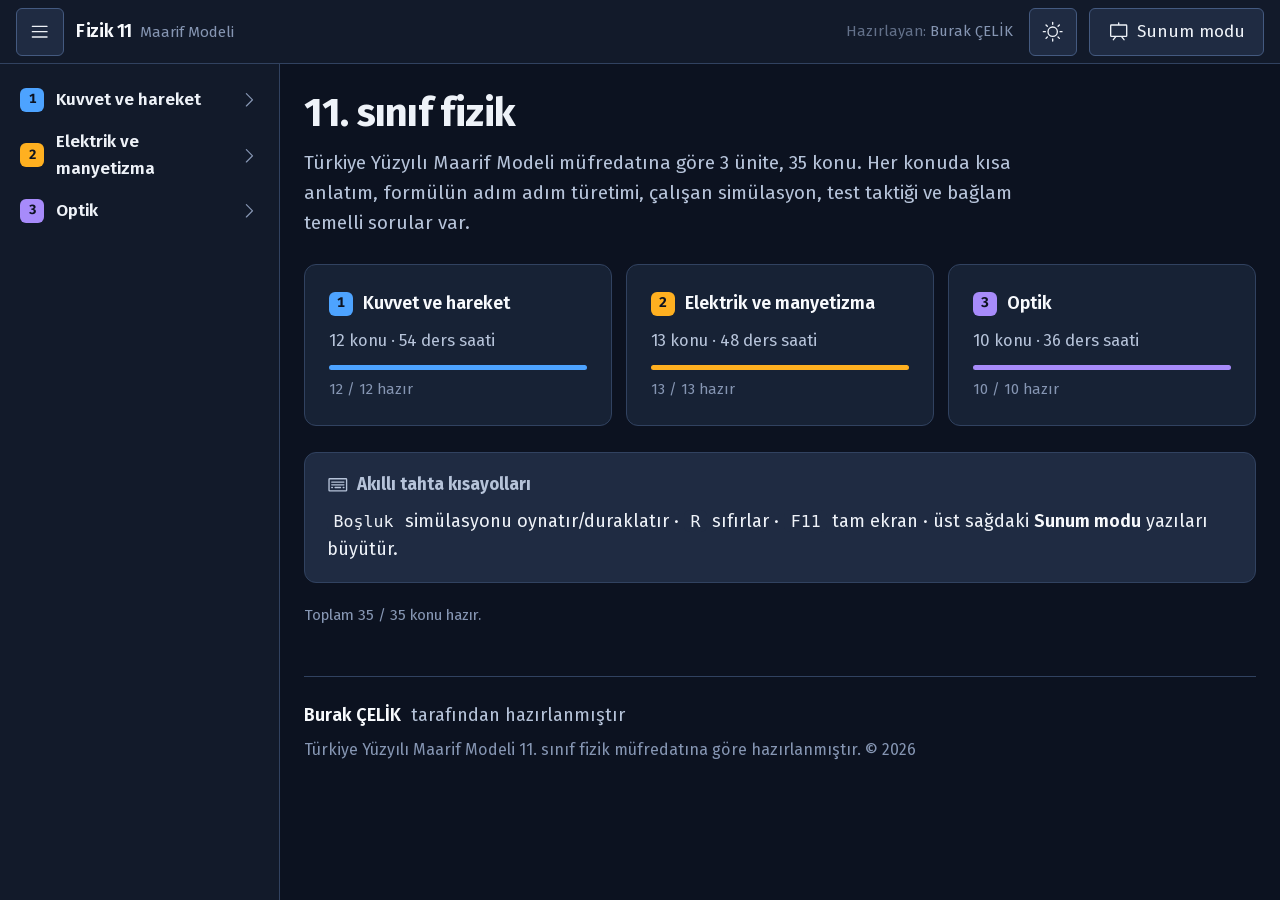
==== commit 8cfb1f59: "Kabuk: simulasyon cercevesi (durum metni, tam ekran dugmesi, ikonlu kontroller, iki sutunlu parametr" ====
--- a/index.html
+++ b/index.html
@@ -53,15 +53,15 @@
      tıklanınca açılmalı. Tarayıcılar file:// üzerinden modül ve fetch()
      engellediği için her şey klasik <script> ile yüklenir.
 
-       1) çizim + motor      2) müfredat      3) ikonlar + arayüz blokları
+       0) ikonlar            1) çizim + motor      2) müfredat      3) arayüz blokları
        4) uygulama kabuğu    5) simülasyonlar 6) konular    7) başlat
      ========================================================================= -->
 
+<script src="js/ui/ikon.js"></script>
 <script src="js/sim/draw2d.js"></script>
 <script src="js/sim/engine.js"></script>
 <script src="data/curriculum.js"></script>
 <script src="data/kunye.js"></script>
-<script src="js/ui/ikon.js"></script>
 <script src="js/ui/blok.js"></script>
 <script src="js/core/app.js"></script>
 
--- a/css/components.css
+++ b/css/components.css
@@ -122,94 +122,72 @@
 .kirilma .simdi { color: var(--text-2); }
 .kazanim-kodu {
   margin-left: auto;
-  font-family: var(--font-mono); font-size: .92em;
+  font-size: .92em; font-variant-numeric: tabular-nums;
   padding: 4px 11px; border-radius: 20px;
   background: var(--accent-soft); color: var(--accent);
 }
 
-.sayfa-baslik { margin-bottom: 6px; font-size: var(--fs-h1); }
-.sayfa-ozet { color: var(--text-2); font-size: 1.02em; margin: 0; max-width: 72ch; }
-
-/* --- Konu başlık bandı ---------------------------------------------------
-   Sayfanın "kapağı". Ünite rengini taşır, kazanım kodunu ve kitap numarasını
-   bir arada gösterir. Sağ üstteki soluk ızgara, arkada bir defter sayfası
-   olduğu hissini verir — sayfa düz bir metin bloğu gibi başlamasın diye. */
-.konu-hero {
-  position: relative; overflow: hidden;
-  margin-bottom: 30px; padding: 24px 28px 26px;
-  background: var(--surface-1);
-  border: 1px solid var(--border);
-  border-left: 4px solid var(--u, var(--accent));
-  border-radius: var(--r);
-}
-.konu-hero::before {
-  content: ""; position: absolute; inset: 0;
-  background: radial-gradient(760px 220px at 0% 0%, var(--us, var(--accent-soft)) 0%, transparent 72%);
-  pointer-events: none;
-}
-.konu-hero::after {
-  content: ""; position: absolute; right: -30px; top: -30px;
-  width: 230px; height: 230px; pointer-events: none; opacity: .5;
-  background:
-    repeating-linear-gradient(0deg,  var(--border) 0 1px, transparent 1px 24px),
-    repeating-linear-gradient(90deg, var(--border) 0 1px, transparent 1px 24px);
-}
-.konu-hero > * { position: relative; }
-
-.hero-ust {
-  display: flex; align-items: center; gap: 10px; flex-wrap: wrap;
-  margin-bottom: 12px; font-size: .84em;
-}
-.hero-unite {
-  display: inline-flex; align-items: center; gap: 8px;
-  color: var(--u, var(--accent)); font-weight: 600;
-}
-.hero-unite .nokta {
-  width: 8px; height: 8px; border-radius: 50%; background: var(--u, var(--accent));
-}
-.hero-kitap {
-  padding: 3px 10px; border-radius: 20px;
-  background: var(--surface-3); color: var(--text-2);
-  font-family: var(--font-mono); font-size: .92em;
-}
-.hero-kod {
-  margin-left: auto; padding: 4px 12px; border-radius: 20px;
-  background: var(--us, var(--accent-soft)); color: var(--u, var(--accent));
-  font-family: var(--font-mono); font-size: .92em; font-weight: 600;
-}
-
-/* --------------------------------------------------------- Blok kartı */
-.blok { margin-bottom: 26px; }
-/* Blok başlığı bir "hap" — numarası ve adı tek bir renkli kapsülde.
-   Düz yazı başlık sayfayı tekdüze bırakıyordu; hap, bölümlerin nerede
-   başladığını uzaktan bakınca bile belli ediyor. */
+.sayfa-baslik { margin-bottom: var(--s3); font-size: var(--fs-h1); }
+.sayfa-ozet { color: var(--text-2); font-size: 1.05em; margin: 0; max-width: var(--olcu); }
+
+/* --- Konu başlığı ---------------------------------------------------------
+   Kart değil, sayfa başlığı: ünite bağlantısı, başlık, özet ve kitapla
+   eşleşen meta satırı. Altındaki tek çizgi bölüm çubuğuna geçiştir. */
+.konu-bas { padding: var(--s3) 0 var(--s5); }
+.konu-unite {
+  display: inline-flex; align-items: center; gap: var(--s2);
+  margin-bottom: var(--s3); min-height: 32px;
+  color: var(--text-2); font-size: .89em; font-weight: 600;
+}
+.konu-unite:hover { color: var(--text); }
+.konu-unite .nokta { width: 10px; height: 10px; border-radius: 50%; background: var(--u, var(--accent)); }
+.konu-meta {
+  margin: var(--s4) 0 0; color: var(--text-3); font-size: .89em;
+  font-variant-numeric: tabular-nums;
+}
+
+/* --- Bölüm çubuğu ---------------------------------------------------------
+   Yapışkan; opak zemin, blur yok. Uzun sayfada simülasyona tek dokunuş. */
+.bolum-cubuk {
+  position: sticky; top: 0; z-index: var(--z-cubuk);
+  margin: 0 calc(-1 * var(--pad)); padding: 0 var(--pad);
+  background: var(--bg);
+  border-top: 1px solid var(--border); border-bottom: 1px solid var(--border);
+}
+.bolum-liste { display: flex; gap: var(--s1); overflow-x: auto; scrollbar-width: none; }
+.bolum-liste::-webkit-scrollbar { display: none; }
+.bolum-dgm {
+  display: inline-flex; align-items: center; gap: var(--s2);
+  min-height: var(--touch); padding: 0 var(--s4);
+  background: none; border: 0; border-bottom: 3px solid transparent;
+  color: var(--text-2); font: inherit; font-size: .94em; white-space: nowrap; cursor: pointer;
+  transition: color var(--dur) var(--ease), border-color var(--dur) var(--ease);
+}
+.bolum-dgm:hover { color: var(--text); }
+.bolum-dgm.etkin { color: var(--text-guclu); font-weight: 600; border-bottom-color: var(--ink); }
+.bolum-dgm.sim { color: var(--text); font-weight: 600; }
+.bolum-dgm.sim .ik { color: var(--b4); }
+
+/* --- Bloklar ---------------------------------------------------------------
+   Numara, hap ve gradyan çizgi yok: blok renginde ikon + cümle düzeninde
+   başlık. Başlığın üstü altından fazla. */
+.blok { margin-top: var(--s8); scroll-margin-top: 72px; }
 .blok-bas {
-  display: flex; align-items: center; gap: 12px; margin-bottom: 14px;
-}
-.blok-bas .hap {
-  display: inline-flex; align-items: center; gap: 9px;
-  padding: 5px 15px 5px 5px; border-radius: 24px;
-  background: var(--bs, var(--surface-2));
-  border: 1px solid var(--b, var(--border));
-  font-size: .78em; font-weight: 700; letter-spacing: .09em;
-  text-transform: uppercase; color: var(--b, var(--text-3));
-  white-space: nowrap;
-}
-.blok-bas::after {
-  content: ""; flex: 1; height: 2px; border-radius: 1px;
-  background: linear-gradient(90deg, var(--b, var(--border)), transparent 88%);
-  opacity: .45;
-}
-.blok-bas .no {
-  width: 26px; height: 26px; border-radius: 50%; display: grid; place-items: center;
-  background: var(--b, var(--surface-2)); color: #0B1220;
-  font-size: 1.1em; font-weight: 800; letter-spacing: 0;
-}
-
+  display: flex; align-items: center; gap: var(--s3);
+  margin: 0 0 var(--s4);
+}
+.blok-ikon { display: grid; color: var(--b, var(--text-2)); }
+.blok-ikon .ik { width: 24px; height: 24px; }
+
+/* Kavram: kart yok, okunur bir sütun (Read modu). Tablo ve görseller tam genişlik. */
+.kavram > p, .kavram > ul, .kavram > ol, .kavram > h3, .kavram > h4 { max-width: var(--olcu); }
+.kavram > h3 { margin-top: var(--s6); }
+.kavram > h3:first-child { margin-top: 0; }
+
+/* Ana sayfada kullanılan kart (karşılama, Faz 5'te yenilenecek). */
 .kart {
   background: var(--surface-1);
   border: 1px solid var(--border);
-  border-left: 3px solid var(--b, var(--border));
   border-radius: var(--r);
   padding: var(--pad);
 }
@@ -222,12 +200,17 @@
 .formul {
   flex: 1 1 200px; position: relative; overflow: hidden;
   background:
-    repeating-linear-gradient(0deg,  rgba(255,255,255,.030) 0 1px, transparent 1px 21px),
-    repeating-linear-gradient(90deg, rgba(255,255,255,.030) 0 1px, transparent 1px 21px),
+    repeating-linear-gradient(0deg,  rgba(255,255,255,.015) 0 1px, transparent 1px 21px),
+    repeating-linear-gradient(90deg, rgba(255,255,255,.015) 0 1px, transparent 1px 21px),
     var(--surface-2);
   border: 1px solid var(--border);
-  border-top: 2px solid var(--b, var(--border-strong));
-  border-radius: var(--r-sm); padding: 16px 18px;
+  border-radius: var(--r); padding: var(--s4) 18px;
+}
+/* Formül adı kartın üstünde küçük başlık şeridi (doküman kod bloğu gibi). */
+.formul-ad {
+  margin: calc(-1 * var(--s4)) -18px var(--s3); padding: var(--s2) 18px;
+  border-bottom: 1px solid var(--border);
+  font-size: .83em; font-weight: 500; color: var(--text-2);
 }
 .formul .fm { font-size: 1.42em; color: var(--text-guclu); letter-spacing: .005em; line-height: 1.45; }
 /* Konu dosyaları formül kutularına sabit max-width veriyor (ör. 240px). Yazı
@@ -239,6 +222,7 @@
 .formul-serit > .formul { flex: 1 1 auto; max-width: 100%; }
 .formul .aciklama,
 .formul .fm-ad { font-size: .84em; color: var(--text-3); margin-top: 6px; }
+.formul-serit + .degisken-tablo { margin-top: var(--s5); }
 
 /* --- Ters sinerji ---
    Formül kartı her zaman sayfanın TERSİ olur:
@@ -248,8 +232,8 @@
    sayfadan ayrışır. */
 :root[data-tema="koyu"] .formul {
   background:
-    repeating-linear-gradient(0deg,  rgba(20,35,60,.055) 0 1px, transparent 1px 21px),
-    repeating-linear-gradient(90deg, rgba(20,35,60,.055) 0 1px, transparent 1px 21px),
+    repeating-linear-gradient(0deg,  rgba(20,35,60,.028) 0 1px, transparent 1px 21px),
+    repeating-linear-gradient(90deg, rgba(20,35,60,.028) 0 1px, transparent 1px 21px),
     #F4F7FB;
   border-color: #CAD6E6;
 }
@@ -266,8 +250,8 @@
    orada ayrışmayı simülasyonun kâğıt paneli sağlar. */
 :root[data-tema="acik"] .formul {
   background:
-    repeating-linear-gradient(0deg,  rgba(255,255,255,.05) 0 1px, transparent 1px 21px),
-    repeating-linear-gradient(90deg, rgba(255,255,255,.05) 0 1px, transparent 1px 21px),
+    repeating-linear-gradient(0deg,  rgba(255,255,255,.025) 0 1px, transparent 1px 21px),
+    repeating-linear-gradient(90deg, rgba(255,255,255,.025) 0 1px, transparent 1px 21px),
     #1B2436;
   border-color: #2E3C57;
 }
@@ -282,69 +266,75 @@
 .degisken-tablo { width: 100%; border-collapse: collapse; margin-top: 16px; font-size: .92em; }
 .degisken-tablo th {
   text-align: left; font-weight: 600; color: var(--text-3);
-  font-size: .82em; letter-spacing: .06em; text-transform: uppercase;
+  font-size: .89em;
   padding: 0 12px 8px 0; border-bottom: 1px solid var(--border);
 }
 .degisken-tablo td { padding: 9px 12px 9px 0; border-bottom: 1px solid var(--border); vertical-align: top; }
 .degisken-tablo tr:last-child td { border-bottom: 0; }
-.degisken-tablo .sembol {
-  font-family: var(--font-mono); font-size: 1.08em; color: var(--text-guclu); white-space: nowrap;
-}
-.degisken-tablo .birim { color: var(--text-3); font-family: var(--font-mono); white-space: nowrap; }
+.degisken-tablo .sembol { font-size: 1.08em; font-weight: 600; color: var(--text-guclu); white-space: nowrap; }
+.degisken-tablo .birim { color: var(--text-2); white-space: nowrap; font-variant-numeric: tabular-nums; }
 
 /* ------------------------------------------------------ Türetim adımı */
 .turetim { background: var(--surface-1); border: 1px solid var(--border); border-radius: var(--r); overflow: hidden; }
-.turetim-ust {
-  display: flex; align-items: center; gap: 12px;
-  padding: 12px 16px; background: var(--surface-2); border-bottom: 1px solid var(--border);
-}
-.turetim-yol {
-  display: flex; gap: 6px; flex-wrap: wrap;
-}
-.yol-dgm {
-  padding: 7px 14px; min-height: 0;
-  font-size: .86em; border-radius: 20px;
-}
-.turetim-govde { padding: var(--pad); min-height: 150px; }
+/* Sekmeler alt çizgili: seçili sekme kalın + mürekkep alt çizgi, hap değil. */
+.sekmeler {
+  display: flex; gap: var(--s1); overflow-x: auto; scrollbar-width: none;
+  padding: 0 var(--s3); border-bottom: 1px solid var(--border);
+}
+.sekmeler::-webkit-scrollbar { display: none; }
+.sekme {
+  min-height: var(--touch); padding: 0 var(--s3);
+  background: none; border: 0; border-bottom: 3px solid transparent;
+  color: var(--text-2); font: inherit; font-size: .94em; white-space: nowrap; cursor: pointer;
+  transition: color var(--dur) var(--ease), border-color var(--dur) var(--ease);
+}
+.sekme:hover { color: var(--text); }
+.sekme[aria-selected="true"] { color: var(--text-guclu); font-weight: 600; border-bottom-color: var(--ink); }
+.turetim-tek {
+  margin: 0; padding: var(--s3) var(--pad); border-bottom: 1px solid var(--border);
+  font-weight: 600; color: var(--text);
+}
+.turetim-govde { padding: var(--pad); min-height: 180px; }
+.adim-baslik { margin-bottom: var(--s3); }
+/* İmza hareket: yeni adım 8px aşağıdan yerine oturur. */
+.adim-icerik.gir { animation: adimGir 220ms var(--ease) both; }
+@keyframes adimGir { from { opacity: 0; transform: translateY(8px); } to { opacity: 1; transform: none; } }
+@keyframes adimSoluk { from { opacity: 0; } to { opacity: 1; } }
+@media (prefers-reduced-motion: reduce) { .adim-icerik.gir { animation-name: adimSoluk; } }
 .turetim-alt {
-  display: flex; align-items: center; gap: 12px;
-  padding: 12px 16px; border-top: 1px solid var(--border); background: var(--surface-0);
-}
-.adim-say { font-size: .88em; color: var(--text-3); font-variant-numeric: tabular-nums; }
+  display: flex; align-items: center; gap: var(--s3);
+  padding: var(--s3) var(--s4); border-top: 1px solid var(--border); background: var(--surface-0);
+}
+.adim-say { font-size: .89em; color: var(--text-3); font-variant-numeric: tabular-nums; min-width: 3.5em; text-align: center; }
 .adim-cizgi { flex: 1; display: flex; gap: 4px; }
 .adim-nokta { flex: 1; height: 4px; border-radius: 2px; background: var(--surface-3); transition: background var(--dur) var(--ease); }
-.adim-nokta.gecti { background: var(--accent); }
-
-/* ------------------------------------------------------- Simülasyon */
+.adim-nokta.gecti { background: var(--ink); }
+.dgm.tamam:disabled { opacity: 1; cursor: default; background: var(--green-soft); border-color: transparent; color: var(--green); }
+
+/* ------------------------------------------------------- Simülasyon
+   Sahnenin yıldızı simülasyon; çerçeve sakin kalır. Durum düz metinle
+   söylenir, yanıp sönen nokta ya da bulanık cam yok (zayıf ekran kartı
+   hareketli tuvalin üstünde bulanıklığı her karede yeniden hesaplıyordu). */
 .sim-kutu {
   background: var(--surface-1); border: 1px solid var(--border);
-  border-radius: var(--r); overflow: hidden;
-}
-
-/* Simülasyonun üst şeridi: düzeneği bir "cihaz" gibi çerçeveliyor.
-   Adı ve canlı göstergesi, sayfadaki diğer kartlardan ayırıyor. */
+  border-radius: var(--r-lg); overflow: hidden;
+}
 .sim-ust {
-  display: flex; align-items: center; gap: 12px;
-  padding: 11px 16px; background: var(--surface-2);
+  display: flex; align-items: center; gap: var(--s3);
+  padding: var(--s2) var(--s2) var(--s2) var(--s4); background: var(--surface-2);
   border-bottom: 1px solid var(--border);
 }
-.sim-ad { font-weight: 600; font-size: .95em; color: var(--text); }
-.sim-canli {
-  margin-left: auto; display: inline-flex; align-items: center; gap: 7px;
-  font-size: .76em; letter-spacing: .08em; text-transform: uppercase;
-  color: var(--green);
-}
-.sim-canli .isik {
-  width: 8px; height: 8px; border-radius: 50%; background: var(--green);
-}
-.sim-kutu[data-oynuyor="1"] .sim-canli .isik { animation: nabiz 1.1s infinite; }
-@keyframes nabiz { 0%,100% { opacity: 1; } 50% { opacity: .25; } }
+.sim-ad { flex: 1; min-width: 0; font-weight: 600; color: var(--text); }
+.sim-durum { color: var(--text-2); font-size: .89em; white-space: nowrap; }
+.sim-kutu[data-oynuyor="1"] .sim-durum { color: var(--text); }
+.sim-buyut { flex: 0 0 auto; }
+
 .sim-tuval-sar {
   display: grid; grid-template-columns: 1fr 1fr; gap: 1px;
   background: var(--border);
   height: var(--sim-h, 340px);
 }
-.sim-panel.grafik { height: var(--grafik-h, 190px); }
+.sim-panel.grafik { height: var(--grafik-h, 190px); border-top: 1px solid var(--border); }
 
 /* --- Akıllı tahta yerleşimi ---------------------------------------------
    Metin okunur bir ölçüde (max 1180px) kalmalı; ama simülasyon, sınıfın
@@ -353,147 +343,210 @@
    Negatif kenar boşlukları, .sayfa'nın ortalanmasından artan boşluğu
    yalnızca yeterli yer varken geri alır. */
 @media (min-width: 1700px) {
-  .blok.genis { margin-inline: -100px; }
+  .blok[data-genis] { margin-inline: -100px; }
   .sim-tuval-sar { height: calc(var(--sim-h, 340px) * 1.14); }
   .sim-panel.grafik { height: calc(var(--grafik-h, 190px) * 1.14); }
 }
 @media (min-width: 1900px) {
-  .blok.genis { margin-inline: -200px; }
+  .blok[data-genis] { margin-inline: -200px; }
   .sim-tuval-sar { height: calc(var(--sim-h, 340px) * 1.28); }
   .sim-panel.grafik { height: calc(var(--grafik-h, 190px) * 1.28); }
 }
 .sim-tuval-sar.tek { grid-template-columns: 1fr; }
 .sim-panel { position: relative; background: var(--surface-0); }
 .sim-panel canvas { width: 100%; height: 100%; }
+
+/* Panel etiketi: küçük opak çip, cümle düzeni. */
 .sim-etiket {
-  position: absolute; top: 10px; left: 10px; z-index: 2;
-  font-size: .74em; font-weight: 600; letter-spacing: .07em; text-transform: uppercase;
-  padding: 5px 11px; border-radius: 20px;
-  background: rgba(11,18,32,.72); color: var(--text-2);
-  backdrop-filter: blur(4px);
-}
-.sim-panel.gercek .sim-etiket { background: rgba(255,255,255,.86); color: #2C3850; }
-/* Kâğıt paletinde klasik panel de aydınlık olur; etiketi de aydınlık yap. */
-:root[data-simtema="kagit"] .sim-panel .sim-etiket { background: rgba(255,255,255,.86); color: #2C3850; }
-
-/* Simülasyon bir kez başladıktan sonra etiketler sönükleşir: sol üst köşedeki
-   değerleri ve "tamamlandı" rozetini kapatmasınlar. Sıfırla’ya basınca geri gelir. */
-.sim-etiket { transition: opacity .3s ease, background-color .3s ease; }
-.sim-kutu[data-basladi="1"] .sim-etiket,
-.sim-kutu[data-basladi="1"] .sim-panel.gercek .sim-etiket {
-  opacity: .25;
-  background: transparent;
-  backdrop-filter: none;
+  position: absolute; top: var(--s2); left: var(--s2); z-index: 2;
+  font-size: .78em; font-weight: 600; line-height: 1.3;
+  padding: 3px 10px; border-radius: 999px;
+  background: rgba(12,18,32,.82); color: #DDE5F0;
   pointer-events: none;
-}
-/* Fareyle üstüne gelince tam okunur — tahtada dokunmatik için de geçerli. */
+  transition: opacity .3s ease;
+}
+.sim-panel.gercek .sim-etiket,
+:root[data-simtema="kagit"] .sim-panel .sim-etiket { background: rgba(255,255,255,.9); color: #2C3850; }
+/* Simülasyon bir kez başladıktan sonra etiketler soluklaşır: sol üst köşedeki
+   değerleri kapatmasınlar. Sıfırla'ya basınca geri gelir. */
+.sim-kutu[data-basladi="1"] .sim-etiket { opacity: .25; }
+/* Telefonda paneller dar: etiket tek satır ve küçük kalsın, tuvali örtmesin. */
+@media (max-width: 600px) {
+  .sim-etiket { font-size: .66em; padding: 2px 7px; white-space: nowrap; max-width: calc(100% - 16px);
+    overflow: hidden; text-overflow: ellipsis; }
+}
 .sim-kutu[data-basladi="1"] .sim-panel:hover .sim-etiket { opacity: .85; }
 
+/* --- Tam ekran: tuval kalan yüksekliğin tamamını alır --- */
+.sim-kutu:fullscreen {
+  display: flex; flex-direction: column;
+  border: 0; border-radius: 0; background: var(--bg); overflow: auto;
+}
+.sim-kutu:fullscreen .sim-tuval-sar { flex: 1 1 auto; height: auto; min-height: 240px; }
+.sim-kutu:fullscreen .sim-panel.grafik { flex: 0 0 auto; }
+.sim-kutu::backdrop { background: #0C1220; }
+/* Tahtada tam ekranda parametreler üç sütuna dizilir, tuvale yer kalır. */
+@media (min-width: 1400px) {
+  .sim-kutu:fullscreen .sim-parametreler { grid-template-columns: repeat(3, minmax(0, 1fr)); }
+}
+
+/* --- Kontroller --- */
 .sim-kontrol {
-  display: flex; align-items: center; gap: 12px; flex-wrap: wrap;
-  padding: 14px 16px; border-top: 1px solid var(--border); background: var(--surface-1);
-}
-.parametre { display: flex; align-items: center; gap: 8px; flex: 1 1 330px; min-width: 300px; }
-.parametre > label { font-size: .9em; color: var(--text-2); white-space: nowrap; min-width: 62px; }
-
-/* Kaydıraç adım düğmeleri — dokunmatik tahtada parmakla değer tutturmak için.
-   44px, dokunma hedefi alt sınırının üstünde kalacak kadar büyük. */
+  display: flex; align-items: center; gap: var(--s3); flex-wrap: wrap;
+  padding: var(--s3) var(--s4); border-top: 1px solid var(--border); background: var(--surface-1);
+}
+.sim-oynat { min-width: 140px; }
+.oynat-ikon { display: grid; }
+.sim-hiz { width: 104px; }
+
+/* Parametreler ayrı satırda, iki sütunlu ızgara; etiket solda. */
+.sim-parametreler {
+  display: grid; grid-template-columns: repeat(2, minmax(0, 1fr)); gap: var(--s2) var(--s6);
+  padding: 0 var(--s4) var(--s3); background: var(--surface-1);
+}
+.sim-parametreler:empty { display: none; }
+@media (max-width: 900px) { .sim-parametreler { grid-template-columns: 1fr; } }
+.parametre {
+  display: grid; align-items: center; gap: var(--s2); min-height: 48px;
+  grid-template-columns: minmax(6.5em, 9.5em) 48px minmax(60px, 1fr) 48px minmax(84px, auto);
+}
+.parametre.secim { grid-template-columns: minmax(6.5em, 9.5em) minmax(0, 1fr); }
+.parametre.secim select { width: 100%; min-width: 0; }
+.parametre > label { font-size: .89em; color: var(--text-2); line-height: 1.25; }
+@media (max-width: 600px) {
+  .parametre { grid-template-columns: 48px minmax(0, 1fr) 48px minmax(72px, auto); }
+  .parametre > label { grid-column: 1 / -1; }
+  .parametre.secim { grid-template-columns: minmax(0, 1fr); }
+}
+
+/* Kaydıraç adım düğmeleri: tahtada parmakla değer tutturmak için. */
 .dgm.adim {
-  flex: 0 0 auto; width: 44px; min-height: 44px; padding: 0;
+  width: 48px; min-height: 48px; padding: 0;
   font-size: 1.3em; font-weight: 700; line-height: 1;
   background: var(--surface-2); color: var(--text);
 }
-.dgm.adim:active { background: var(--accent); color: #06121F; }
+.dgm.adim:active { background: var(--surface-3); }
 .parametre .deger {
-  font-family: var(--font-mono); font-size: .95em; font-weight: 600; color: var(--text-guclu);
-  min-width: 78px; text-align: right; font-variant-numeric: tabular-nums;
-}
-
+  font-size: .95em; font-weight: 600; color: var(--text-guclu);
+  text-align: right; white-space: nowrap; font-variant-numeric: tabular-nums;
+}
+
+/* Kaydıraç: dolu kısım vurgu renginde (Chrome --dolu ile, Firefox kendisi).
+   Tutamaç 28px (sunumda 34px), dokunma yüksekliği 48px. */
 input[type="range"] {
-  flex: 1; min-width: 70px; height: 24px;
+  --dolu: 0%;
+  width: 100%; min-width: 0; height: 48px; margin: 0;
   -webkit-appearance: none; appearance: none; background: none; cursor: pointer;
 }
-input[type="range"]::-webkit-slider-runnable-track { height: 5px; border-radius: 3px; background: var(--surface-3); }
-input[type="range"]::-moz-range-track          { height: 5px; border-radius: 3px; background: var(--surface-3); }
+input[type="range"]::-webkit-slider-runnable-track {
+  height: 6px; border-radius: 3px;
+  background: linear-gradient(var(--accent), var(--accent)) 0 0 / var(--dolu) 100% no-repeat, var(--surface-3);
+}
+input[type="range"]::-moz-range-track    { height: 6px; border-radius: 3px; background: var(--surface-3); }
+input[type="range"]::-moz-range-progress { height: 6px; border-radius: 3px; background: var(--accent); }
 input[type="range"]::-webkit-slider-thumb {
-  -webkit-appearance: none; width: 20px; height: 20px; margin-top: -7.5px;
+  -webkit-appearance: none; width: 28px; height: 28px; margin-top: -11px;
   border-radius: 50%; background: var(--accent); border: 3px solid var(--surface-0); cursor: grab;
 }
 input[type="range"]::-moz-range-thumb {
-  width: 20px; height: 20px; border-radius: 50%;
+  width: 22px; height: 22px; border-radius: 50%;
   background: var(--accent); border: 3px solid var(--surface-0); cursor: grab;
 }
+:root[data-sunum="1"] input[type="range"]::-webkit-slider-thumb { width: 34px; height: 34px; margin-top: -14px; }
+:root[data-sunum="1"] input[type="range"]::-moz-range-thumb { width: 28px; height: 28px; }
 
 select, input[type="number"], input[type="text"] {
-  min-height: 42px; padding: 0 12px;
+  min-height: var(--touch); padding: 0 12px;
   background: var(--surface-2); color: var(--text);
   border: 1px solid var(--border-strong); border-radius: var(--r-sm);
   font: inherit; font-size: .94em;
 }
 
+/* --- Okumalar: etiket üstte, değer büyük ve tabular; 1px ayraçlı hücreler --- */
 .sim-okuma {
-  display: grid; grid-template-columns: repeat(auto-fit, minmax(128px, 1fr));
+  display: grid; grid-template-columns: repeat(auto-fit, minmax(140px, 1fr));
   gap: 1px; background: var(--border); border-top: 1px solid var(--border);
 }
-.okuma {
-  background: var(--surface-0); padding: 12px 16px;
-}
-.okuma .et { font-size: .78em; color: var(--text-3); margin-bottom: 2px; }
+.okuma { background: var(--surface-0); padding: var(--s3) var(--s4); min-width: 0; }
+.okuma .et { font-size: .83em; color: var(--text-3); margin-bottom: var(--s1); line-height: 1.3; }
 .okuma .dg {
-  font-family: var(--font-mono); font-size: 1.32em; font-weight: 600; color: var(--text-guclu);
-  font-variant-numeric: tabular-nums;
-}
-.okuma .dg small { font-size: .62em; font-weight: 400; color: var(--text-3); margin-left: 3px; }
-
-/* --------------------------------------------------- Vurgu kutuları */
-.kutu { border-radius: var(--r); padding: 18px 22px; border: 1px solid; }
+  font-size: var(--fs-deger); font-weight: 600; color: var(--text-guclu); line-height: 1.2;
+  font-variant-numeric: tabular-nums; overflow-wrap: anywhere;
+}
+.okuma .dg small { font-size: .55em; font-weight: 500; color: var(--text-2); margin-left: 4px; }
+
+/* --------------------------------------------------- Vurgu kutuları
+   Çerçeve, kutunun kendi renginin %40'ı (color-mix desteklemeyen eski
+   tarayıcıda nötr çizgi). Kalın renkli yan kenarlık yok. */
+.kutu { border-radius: var(--r); padding: 18px 22px; border: 1px solid var(--border); }
 .kutu-bas {
-  display: flex; align-items: center; gap: 9px;
-  font-weight: 700; font-size: .95em; margin-bottom: 8px;
-}
-.kutu-bas .ikon { font-size: 1.15em; }
-
-.kutu.puf     { background: var(--amber-soft);  border-color: #6B4A12; }
+  display: flex; align-items: center; gap: var(--s2);
+  font-weight: 700; font-size: .95em; margin-bottom: var(--s2);
+}
+.kutu-bas .ikon { display: inline-grid; font-size: 1.15em; line-height: 1; }
+.kutu-bas .ikon .ik { width: 1.1em; height: 1.1em; }
+
+.kutu.puf     { background: var(--amber-soft);  border-color: color-mix(in srgb, var(--amber) 40%, transparent); }
 .kutu.puf .kutu-bas { color: var(--amber); }
-.kutu.osym    { background: var(--violet-soft); border-color: #453A72; }
+.kutu.osym    { background: var(--violet-soft); border-color: color-mix(in srgb, var(--violet) 40%, transparent); }
 .kutu.osym .kutu-bas { color: var(--violet); }
-.kutu.baglam  { background: var(--cyan-soft);   border-color: #14555E; }
+.kutu.baglam  { background: var(--cyan-soft);   border-color: color-mix(in srgb, var(--cyan) 40%, transparent); }
 .kutu.baglam .kutu-bas { color: var(--cyan); }
-.kutu.dikkat  { background: var(--red-soft);    border-color: #6B2B33; }
+.kutu.dikkat  { background: var(--red-soft);    border-color: color-mix(in srgb, var(--red) 40%, transparent); }
 .kutu.dikkat .kutu-bas { color: var(--red); }
 .kutu.nott    { background: var(--surface-2);   border-color: var(--border); }
 .kutu.nott .kutu-bas { color: var(--text-2); }
 
 .kutu p:last-child { margin-bottom: 0; }
-
-/* ------------------------------------------------------------- Soru */
+.kutu-giris { margin-bottom: var(--s4); }
+
+/* Püf noktası: blok renginde yumuşak zemin, örnekler ayraçla ayrılmış alt bölümler. */
+.puf-kutu {
+  background: var(--b5s); border: 1px solid var(--border);
+  border-color: color-mix(in srgb, var(--b5) 40%, transparent);
+  border-radius: var(--r); padding: var(--s5);
+}
+.puf-kutu > .kutu-bas { color: var(--b5); }
+.puf-kutu > p:last-child { margin-bottom: 0; }
+.puf-ornek { margin-top: var(--s5); padding-top: var(--s5); border-top: 1px solid var(--border);
+  border-top-color: color-mix(in srgb, var(--b5) 30%, transparent); }
+.puf-ornek-bas { font-size: 1em; margin-bottom: var(--s2); }
+.puf-soru { margin-bottom: var(--s3); }
+.puf-uzun { margin-top: var(--s3); padding-top: var(--s3); border-top: 1px solid var(--border); }
+.cozum-bas.soluk { color: var(--text-3); }
+
+.sim-ipucu { font-size: .89em; color: var(--text-3); margin: var(--s3) 0 0; }
+
+/* ------------------------------------------------------------- Soru
+   Soru başına tek kart. Numara nötr kare: sorular gerçekten sıralı. */
 .soru {
   background: var(--surface-1); border: 1px solid var(--border);
-  border-radius: var(--r); padding: var(--pad); margin-bottom: 14px;
+  border-radius: var(--r); padding: var(--pad); margin-bottom: var(--s4);
 }
 .soru-ust {
-  display: flex; align-items: center; gap: 10px; margin-bottom: 12px;
-  font-size: .8em; color: var(--text-3);
+  display: flex; align-items: center; gap: var(--s3); margin-bottom: var(--s3);
+  font-size: .89em; color: var(--text-2);
 }
 .soru-no {
-  width: 28px; height: 28px; border-radius: 8px; display: grid; place-items: center;
-  background: var(--surface-3); color: var(--text); font-weight: 700; font-size: 1.05em;
-}
+  flex: 0 0 auto; width: 28px; height: 28px; border-radius: var(--r-sm); display: grid; place-items: center;
+  background: var(--surface-3); color: var(--text); font-weight: 700; font-variant-numeric: tabular-nums;
+}
+.soru-baslik { font-weight: 600; color: var(--text); }
 .soru-kaynak {
-  margin-left: auto; padding: 3px 10px; border-radius: 20px;
-  background: var(--violet-soft); color: var(--violet); font-weight: 600;
-}
-.soru-govde { margin-bottom: 14px; }
+  margin-left: auto; padding: 2px 10px; border-radius: 999px;
+  background: var(--surface-2); color: var(--text-2); font-size: .89em; white-space: nowrap;
+}
+.soru-govde { margin-bottom: var(--s4); }
 .soru-gorsel {
-  margin: 14px 0; border-radius: var(--r-sm); overflow: hidden;
+  margin: var(--s4) 0; border-radius: var(--r-sm); overflow: hidden;
   background: var(--surface-0); border: 1px solid var(--border);
 }
 .soru-gorsel svg, .soru-gorsel canvas { display: block; width: 100%; height: auto; }
 
-.secenekler { display: grid; gap: 8px; }
+.secenekler { display: grid; gap: var(--s2); margin-top: var(--s4); }
 .secenek {
-  display: flex; align-items: flex-start; gap: 12px;
-  padding: 12px 14px; min-height: var(--touch);
+  display: flex; align-items: center; gap: var(--s3);
+  padding: 10px 14px; min-height: 48px;
   background: var(--surface-2); border: 1px solid var(--border);
   border-radius: var(--r-sm); cursor: pointer; text-align: left;
   color: var(--text); font: inherit; font-size: .96em;
@@ -501,25 +554,36 @@
 }
 .secenek:hover { background: var(--surface-3); border-color: var(--border-strong); }
 .secenek .harf {
-  flex: 0 0 auto; width: 26px; height: 26px; border-radius: 50%;
+  flex: 0 0 auto; width: 28px; height: 28px; border-radius: 50%;
   display: grid; place-items: center;
   background: var(--surface-0); color: var(--text-2); font-weight: 700; font-size: .85em;
 }
-.secenek.dogru  { background: var(--green-soft); border-color: var(--green); color: var(--green); }
-.secenek.dogru .harf  { background: var(--green); color: #052018; }
-.secenek.yanlis { background: var(--red-soft); border-color: var(--red); color: var(--red); }
-.secenek.yanlis .harf { background: var(--red); color: #2A0A0E; }
-
+.secenek-metin { flex: 1; min-width: 0; }
+.secenek-durum { display: grid; flex: 0 0 auto; }
+.secenek-durum .ik { width: 1.3em; height: 1.3em; }
+.secenek.dogru  { background: var(--green-soft); border-color: var(--green); }
+.secenek.dogru .harf, .secenek.dogru .secenek-durum { color: var(--green); }
+.secenek.dogru .harf  { background: var(--surface-0); }
+.secenek.yanlis { background: var(--red-soft); border-color: var(--red); }
+.secenek.yanlis .harf, .secenek.yanlis .secenek-durum { color: var(--red); }
+.secenek.yanlis .harf { background: var(--surface-0); }
+
+/* Çözüm: yeşil yumuşak zemin, başlıkta onay ikonu; yan kenarlık yok. */
 .cozum {
-  margin-top: 14px; padding: 16px 18px;
-  background: var(--surface-0); border: 1px solid var(--border);
-  border-left: 3px solid var(--green); border-radius: 0 var(--r-sm) var(--r-sm) 0;
-}
-.cozum-bas { font-size: .8em; font-weight: 700; letter-spacing: .08em; text-transform: uppercase; color: var(--green); margin-bottom: 8px; }
+  margin-top: var(--s4); padding: var(--s4) 18px;
+  background: var(--green-soft); border: 1px solid var(--border);
+  border-color: color-mix(in srgb, var(--green) 35%, transparent);
+  border-radius: var(--r-sm);
+}
+.cozum-bas {
+  display: flex; align-items: center; gap: var(--s2);
+  margin: 0 0 var(--s2); font-size: .94em; font-weight: 700; color: var(--green);
+}
 .cozum ol { padding-left: 1.3em; }
 .cozum ol li { margin-bottom: .5em; }
-
-.uyari-metin { color: var(--red); font-size: .88em; margin-top: 8px; }
+.cozum-dgm { margin-top: var(--s3); }
+
+.uyari-metin { color: var(--red); font-size: .89em; margin-top: var(--s2); }
 
 /* --------------------------------------------- Bağlam temelli adımlar */
 .baglam-adimlar { display: grid; gap: 10px; margin-top: 14px; counter-reset: ba; }
@@ -543,20 +607,41 @@
 }
 .ustbar-kunye::before { content: "Hazırlayan: "; color: var(--text-3); opacity: .7; }
 
+/* Önceki / sonraki: iki yarım genişlik düğme-kart; sonraki mürekkep. */
+.konu-gecis {
+  display: grid; grid-template-columns: 1fr 1fr; gap: var(--s4);
+  margin-top: var(--s8);
+}
+.gecis {
+  display: flex; flex-direction: column; gap: var(--s1);
+  min-height: 72px; padding: var(--s3) var(--s4);
+  background: var(--surface-1); border: 1px solid var(--border); border-radius: var(--r);
+  color: var(--text); text-decoration: none;
+  transition: background var(--dur) var(--ease), border-color var(--dur) var(--ease);
+}
+.gecis:hover { background: var(--surface-2); border-color: var(--border-strong); text-decoration: none; }
+.gecis.sonraki { grid-column: 2; text-align: right; align-items: flex-end;
+  background: var(--ink); border-color: var(--ink); color: var(--ink-text); }
+.gecis.sonraki:hover { background: var(--ink-hover); border-color: var(--ink-hover); }
+.gecis-ust { display: inline-flex; align-items: center; gap: var(--s2); font-size: .89em; opacity: .8; }
+.gecis-ad { font-weight: 600; font-size: 1.05em; }
+@media (max-width: 600px) {
+  .konu-gecis { grid-template-columns: 1fr; }
+  .gecis.sonraki { grid-column: auto; }
+}
+
+/* Künye: sade, üstte tek ayraç. */
 .kunye {
-  margin-top: 40px; padding: 20px 22px;
-  background: var(--surface-1);
-  border: 1px solid var(--border);
-  border-radius: var(--r);
-  position: relative; overflow: hidden;
+  margin-top: var(--s7); padding-top: var(--s5);
+  border-top: 1px solid var(--border);
 }
 .kunye-ad {
-  margin: 0; font-size: 1.05em; color: var(--text-2);
+  margin: 0; font-size: 1em; color: var(--text-2);
   display: flex; align-items: baseline; gap: 10px; flex-wrap: wrap;
 }
-.kunye-ad strong { font-size: 1.12em; color: var(--text-guclu); font-weight: 700; }
-.kunye-alt { color: var(--text-3); font-size: .88em; }
-.kunye-not { margin: 10px 0 0; font-size: .84em; color: var(--text-3); }
+.kunye-ad strong { color: var(--text-guclu); font-weight: 600; }
+.kunye-alt { color: var(--text-3); font-size: .89em; }
+.kunye-not { margin: var(--s2) 0 0; font-size: .89em; color: var(--text-3); }
 
 /* -------------------------------------------------- Boş / yükleniyor */
 .bos-durum { display: grid; place-items: center; height: 70vh; text-align: center; color: var(--text-3); }
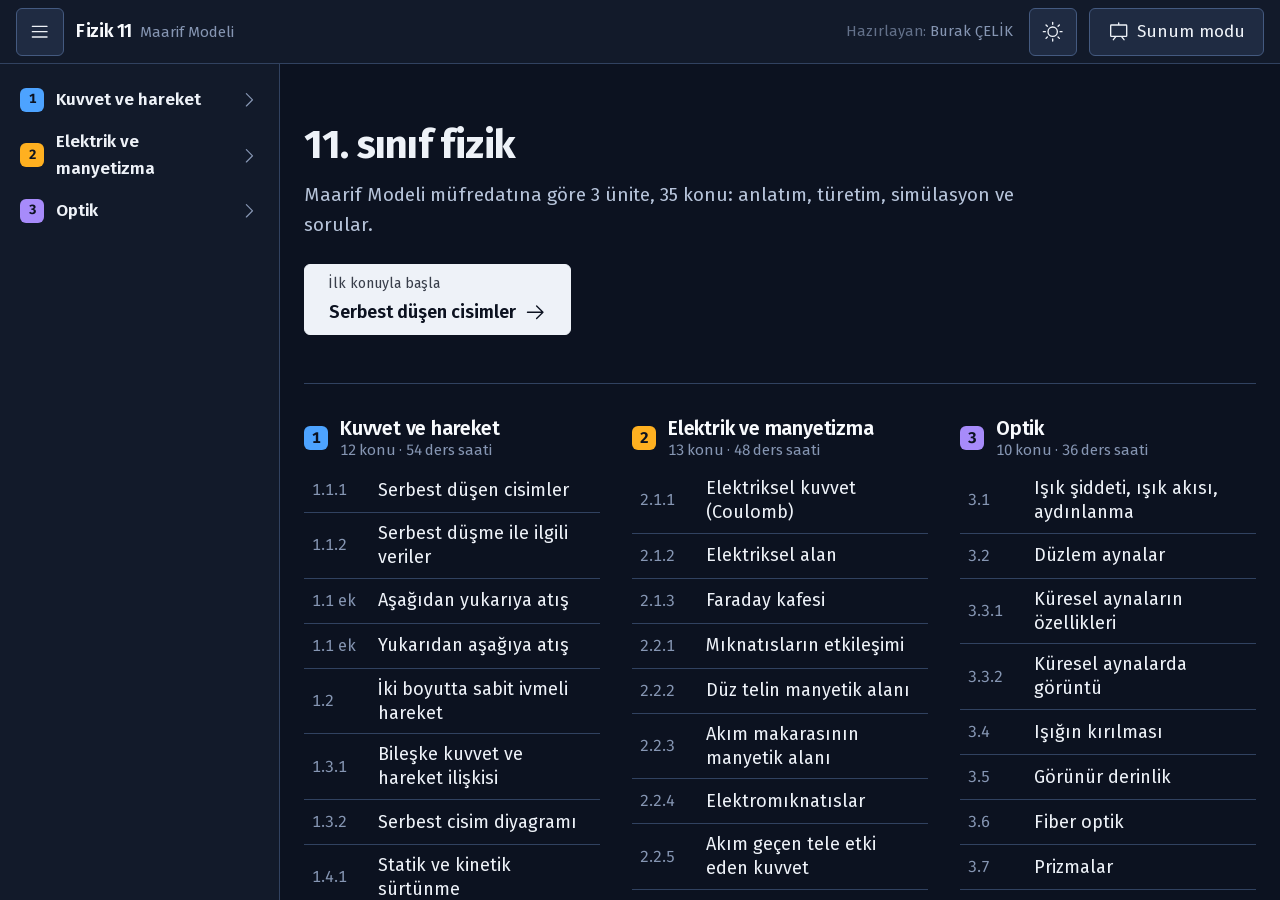
==== commit 93ab7202: "Kabuk: sunum modu (kenar daralir, sim tam genislik), telefonda sim panelleri alt alta, erisilebilirl" ====
--- a/index.html
+++ b/index.html
@@ -19,6 +19,8 @@
 <link rel="icon" href="data:image/svg+xml,<svg xmlns='http://www.w3.org/2000/svg' viewBox='0 0 256 256'><path fill='%233F8FE8' d='M196.12,128c24.65-34.61,37.22-70.38,19.74-87.86S162.61,35.23,128,59.88C93.39,35.23,57.62,22.66,40.14,40.14S35.23,93.39,59.88,128c-24.65,34.61-37.22,70.38-19.74,87.86h0c5.63,5.63,13.15,8.14,21.91,8.14,18.48,0,42.48-11.17,66-27.88C151.47,212.83,175.47,224,194,224c8.76,0,16.29-2.52,21.91-8.14h0C233.34,198.38,220.77,162.61,196.12,128Zm8.43-76.55c7.64,7.64,2.48,32.4-18.52,63.28a300.33,300.33,0,0,0-21.19-23.57A300.33,300.33,0,0,0,141.27,70C172.15,49,196.91,43.8,204.55,51.45ZM176.29,128a289.14,289.14,0,0,1-22.76,25.53A289.14,289.14,0,0,1,128,176.29a289.14,289.14,0,0,1-25.53-22.76A289.14,289.14,0,0,1,79.71,128,298.62,298.62,0,0,1,128,79.71a289.14,289.14,0,0,1,25.53,22.76A289.14,289.14,0,0,1,176.29,128ZM51.45,51.45c2.2-2.21,5.83-3.35,10.62-3.35C73.89,48.1,92.76,55,114.72,70A304,304,0,0,0,91.16,91.16,300.33,300.33,0,0,0,70,114.73C49,83.85,43.81,59.09,51.45,51.45Zm0,153.1C43.81,196.91,49,172.15,70,141.27a300.33,300.33,0,0,0,21.19,23.57A304.18,304.18,0,0,0,114.73,186C83.85,207,59.09,212.2,51.45,204.55Zm153.1,0c-7.64,7.65-32.4,2.48-63.28-18.52a304.18,304.18,0,0,0,23.57-21.19A300.33,300.33,0,0,0,186,141.27C207,172.15,212.19,196.91,204.55,204.55ZM140,128a12,12,0,1,1-12-12A12,12,0,0,1,140,128Z'/></svg>">
 </head>
 <body>
+
+<a class="atla" href="#icerik" id="atla">İçeriğe atla</a>
 
 <div id="uygulama">
 
--- a/css/tokens.css
+++ b/css/tokens.css
@@ -214,6 +214,7 @@
    ========================================================================== */
 :root[data-tema="koyu"] .formul {
   color-scheme: light;
+  --formul-zemin: #F4F7FB;  --formul-doku: rgba(20,35,60,.028);
   --text: #1F242B;  --text-2: #4B5461;  --text-3: #5A6370;  --text-guclu: #121924;
   --border: #CAD6E6;  --border-strong: #AFC0D6;
   --surface-2: #E2E9F3;  --surface-3: #D3DDEB;
@@ -224,6 +225,7 @@
 }
 :root[data-tema="acik"] .formul {
   color-scheme: dark;
+  --formul-zemin: #1B2436;  --formul-doku: rgba(255,255,255,.025);
   --text: #EEF2F8;  --text-2: #B6C3D9;  --text-3: #98A8C2;  --text-guclu: #F8FAFD;
   --border: #2E3C57;  --border-strong: #445A80;
   --surface-2: #2A3752;  --surface-3: #33425F;
--- a/css/base.css
+++ b/css/base.css
@@ -106,6 +106,15 @@
 /* --- İkon: rengi metinden, boyu yazıdan --- */
 .ik { width: 1.15em; height: 1.15em; flex: 0 0 auto; fill: currentColor; vertical-align: -.2em; }
 
+/* --- İçeriğe atla: klavyeyle gelen, 35 konuluk listeyi geçebilsin --- */
+.atla {
+  position: absolute; left: var(--s4); top: var(--s2); z-index: var(--z-tamekran);
+  padding: var(--s2) var(--s4); border-radius: var(--r-sm);
+  background: var(--ink); color: var(--ink-text); font-weight: 600;
+  transform: translateY(-200%);
+}
+.atla:focus { transform: none; text-decoration: none; }
+
 /* --- Ekran okuyucu için gizli metin --- */
 .sr {
   position: absolute; width: 1px; height: 1px;
@@ -133,11 +142,14 @@
    uygulanırsa ızgara alanlarıyla çakışır ve yerleşim çöker. */
 @media (min-width: 901px) {
   :root[data-kenar="kapali"] #uygulama { grid-template-columns: 0 1fr; }
+  /* Daralmış kenar çubuğundaki bağlantılar klavyeyle odaklanmasın. */
+  :root[data-kenar="kapali"] #kenar { visibility: hidden; }
 }
 
 #ustbar  { grid-area: ustbar; min-width: 0; }
 #kenar   { grid-area: kenar; overflow: hidden; }
-#icerik  { grid-area: icerik; min-width: 0; overflow-y: auto; overflow-x: hidden; scroll-behavior: smooth; }
+#icerik  { grid-area: icerik; min-width: 0; overflow-y: auto; overflow-x: hidden; scroll-behavior: smooth;
+           container-type: inline-size; container-name: icerik; }
 
 /* --- Kaydırma çubuğu: temaya bağlı, ince --- */
 #icerik::-webkit-scrollbar,
@@ -162,8 +174,12 @@
   }
   #kenar {
     position: fixed; inset: 64px auto 0 0; width: 280px; z-index: var(--z-cekmece);
-    transform: translateX(-100%); transition: transform var(--dur-cekmece) var(--ease);
+    transform: translateX(-100%);
+    /* Kapanırken görünürlük kayma bittikten sonra kalkar; kapalı çekmecedeki
+       bağlantılar klavye odağı almaz. */
+    visibility: hidden;
+    transition: transform var(--dur-cekmece) var(--ease), visibility 0s linear var(--dur-cekmece);
     box-shadow: 0 8px 24px rgba(0,0,0,.35);   /* tek gölge: içeriğin üstünde açılan çekmece */
   }
-  :root[data-mobil="acik"] #kenar { transform: none; }
+  :root[data-mobil="acik"] #kenar { transform: none; visibility: visible; transition-delay: 0s; }
 }
--- a/css/components.css
+++ b/css/components.css
@@ -228,39 +228,22 @@
    Formül kartı her zaman sayfanın TERSİ olur:
      koyu sayfa  → aydınlık kart (simülasyonun kâğıt paneliyle aynı beyaz)
      açık sayfa  → koyu kart (simülasyonun pano paneliyle aynı aile)
-   Böylece formüller ve simülasyon aynı görsel katmanda durur, ikisi birden
-   sayfadan ayrışır. */
-:root[data-tema="koyu"] .formul {
+   Renkler sabit yazılmaz: kartın içinde token'lar ters temanın değerlerini
+   alır (tokens.css, "TERS KAPSAM"). Izgara dokusu gerçek bir yazı yüzeyi
+   olduğu için kalır, çok soluk. */
+:root[data-tema] .formul {
   background:
-    repeating-linear-gradient(0deg,  rgba(20,35,60,.028) 0 1px, transparent 1px 21px),
-    repeating-linear-gradient(90deg, rgba(20,35,60,.028) 0 1px, transparent 1px 21px),
-    #F4F7FB;
-  border-color: #CAD6E6;
-}
-:root[data-tema="koyu"] .formul .fm       { color: #121924; }
-:root[data-tema="koyu"] .formul .aciklama,
-:root[data-tema="koyu"] .formul .fm-ad    { color: #5B6880; }
-:root[data-tema="koyu"] .formul code,
-:root[data-tema="koyu"] .formul kbd       { background: #E2E9F3; color: #1B2436; }
-:root[data-tema="koyu"] .formul strong    { color: #0B121C; }
-
-/* --- Açık sayfada formül kartları KOYU zemine geçer ---
-   Formüller "yazı tahtasına yazılmış" gibi durur ve açık sayfada metinden
-   belirgin biçimde ayrışır. Koyu sayfada kart zaten sayfayla aynı ailededir,
-   orada ayrışmayı simülasyonun kâğıt paneli sağlar. */
-:root[data-tema="acik"] .formul {
-  background:
-    repeating-linear-gradient(0deg,  rgba(255,255,255,.025) 0 1px, transparent 1px 21px),
-    repeating-linear-gradient(90deg, rgba(255,255,255,.025) 0 1px, transparent 1px 21px),
-    #1B2436;
-  border-color: #2E3C57;
-}
-:root[data-tema="acik"] .formul .fm       { color: #F2F6FC; }
-:root[data-tema="acik"] .formul .aciklama,
-:root[data-tema="acik"] .formul .fm-ad    { color: #98A8C2; }
-:root[data-tema="acik"] .formul code,
-:root[data-tema="acik"] .formul kbd       { background: #2A3752; color: #EAF0FA; }
-:root[data-tema="acik"] .formul strong    { color: #FFFFFF; }
+    repeating-linear-gradient(0deg,  var(--formul-doku) 0 1px, transparent 1px 21px),
+    repeating-linear-gradient(90deg, var(--formul-doku) 0 1px, transparent 1px 21px),
+    var(--formul-zemin);
+  border-color: var(--border);
+}
+:root[data-tema] .formul .fm      { color: var(--text-guclu); }
+:root[data-tema] .formul .aciklama,
+:root[data-tema] .formul .fm-ad   { color: var(--text-3); }
+:root[data-tema] .formul code,
+:root[data-tema] .formul kbd      { background: var(--surface-2); color: var(--text); }
+:root[data-tema] .formul strong   { color: var(--text-guclu); }
 math { font-size: 1.05em; }
 
 .degisken-tablo { width: 100%; border-collapse: collapse; margin-top: 16px; font-size: .92em; }
@@ -353,6 +336,22 @@
   .sim-panel.grafik { height: calc(var(--grafik-h, 190px) * 1.28); }
 }
 .sim-tuval-sar.tek { grid-template-columns: 1fr; }
+
+/* Sunum modunda simülasyon, metin sütununun değil içerik alanının tam
+   genişliğini alır (container query: içerik alanı genişliği 100cqw).
+   Desteklemeyen eski tarayıcıda kural yok sayılır, sim normal genişlikte kalır. */
+:root[data-sunum="1"] .blok[data-genis] {
+  margin-inline: calc((100% - 100cqw) / 2 + var(--pad));
+}
+:root[data-sunum="1"] .sim-tuval-sar { height: calc(var(--sim-h, 340px) * 1.2); }
+:root[data-sunum="1"] .sim-panel.grafik { height: calc(var(--grafik-h, 190px) * 1.15); }
+
+/* Telefonda iki panel yan yana çok daralıyordu: alt alta dizilir,
+   her panel kendi tam yüksekliğini alır. */
+@media (max-width: 600px) {
+  .sim-tuval-sar { grid-template-columns: 1fr; height: auto; }
+  .sim-tuval-sar > .sim-panel { height: var(--sim-h, 340px); }
+}
 .sim-panel { position: relative; background: var(--surface-0); }
 .sim-panel canvas { width: 100%; height: 100%; }
 
@@ -643,6 +642,55 @@
 .kunye-alt { color: var(--text-3); font-size: .89em; }
 .kunye-not { margin: var(--s2) 0 0; font-size: .89em; color: var(--text-3); }
 
+/* --------------------------------------------------------- Karşılama
+   İlk ekranda: başlık, tek cümle ve tek eylem. Altında içindekiler; kart
+   ızgarası değil, ayraçlı listeler. Öğretmen tek dokunuşla konuya gider. */
+.karsilama-bas { padding: var(--s6) 0 var(--s7); }
+.devam-dgm {
+  margin-top: var(--s5); min-height: 64px; padding: var(--s2) var(--s5);
+  flex-direction: column; align-items: flex-start; justify-content: center; gap: 2px;
+  text-decoration: none;
+}
+.devam-dgm:hover { text-decoration: none; }
+.devam-ust { font-size: .83em; font-weight: 500; opacity: .8; }
+.devam-ad { display: inline-flex; align-items: center; gap: var(--s2); font-size: 1.05em; font-weight: 600; }
+
+.icindekiler {
+  display: grid; grid-template-columns: repeat(3, minmax(0, 1fr)); gap: var(--s6);
+  padding-top: var(--s6); border-top: 1px solid var(--border);
+}
+@media (max-width: 900px) { .icindekiler { grid-template-columns: 1fr; } }
+.ic-bas {
+  display: flex; align-items: center; gap: var(--s3);
+  margin: 0 0 var(--s2); font-size: 1.1em;
+}
+.ic-baslik { display: flex; flex-direction: column; min-width: 0; }
+.ic-ad { font-weight: 600; color: var(--text-guclu); }
+.ic-alt { font-size: .76em; font-weight: 400; color: var(--text-3); font-variant-numeric: tabular-nums; }
+.ic-liste { list-style: none; margin: 0; padding: 0; }
+.ic-liste li { margin: 0; border-bottom: 1px solid var(--border); }
+.ic-liste li:last-child { border-bottom: 0; }
+.ic-konu {
+  display: flex; align-items: center; gap: var(--s3);
+  min-height: 44px; padding: var(--s2);
+  border-radius: var(--r-sm); color: var(--text);
+  transition: background var(--dur) var(--ease);
+}
+.ic-konu:hover { background: var(--surface-1); text-decoration: none; }
+.ic-no { flex: 0 0 3.4em; color: var(--text-3); font-size: .89em; font-variant-numeric: tabular-nums; }
+.ic-konu-ad { flex: 1; min-width: 0; line-height: 1.35; }
+.ic-hazir { flex: 0 0 auto; font-size: .78em; color: var(--text-3); }
+
+.kisayol-serit {
+  display: flex; flex-wrap: wrap; align-items: center; gap: var(--s2) var(--s5);
+  margin: var(--s7) 0 0; padding: var(--s3) var(--s4);
+  background: var(--surface-1); border: 1px solid var(--border); border-radius: var(--r);
+  color: var(--text-2); font-size: .89em;
+}
+.kisayol-ikon { display: grid; color: var(--text-3); }
+.kisayol-ikon .ik { width: 1.4em; height: 1.4em; }
+.bos-not { margin: 0; font-size: .89em; color: var(--text-2); }
+
 /* -------------------------------------------------- Boş / yükleniyor */
 .bos-durum { display: grid; place-items: center; height: 70vh; text-align: center; color: var(--text-3); }
 .bos-durum h2 { color: var(--text-2); }
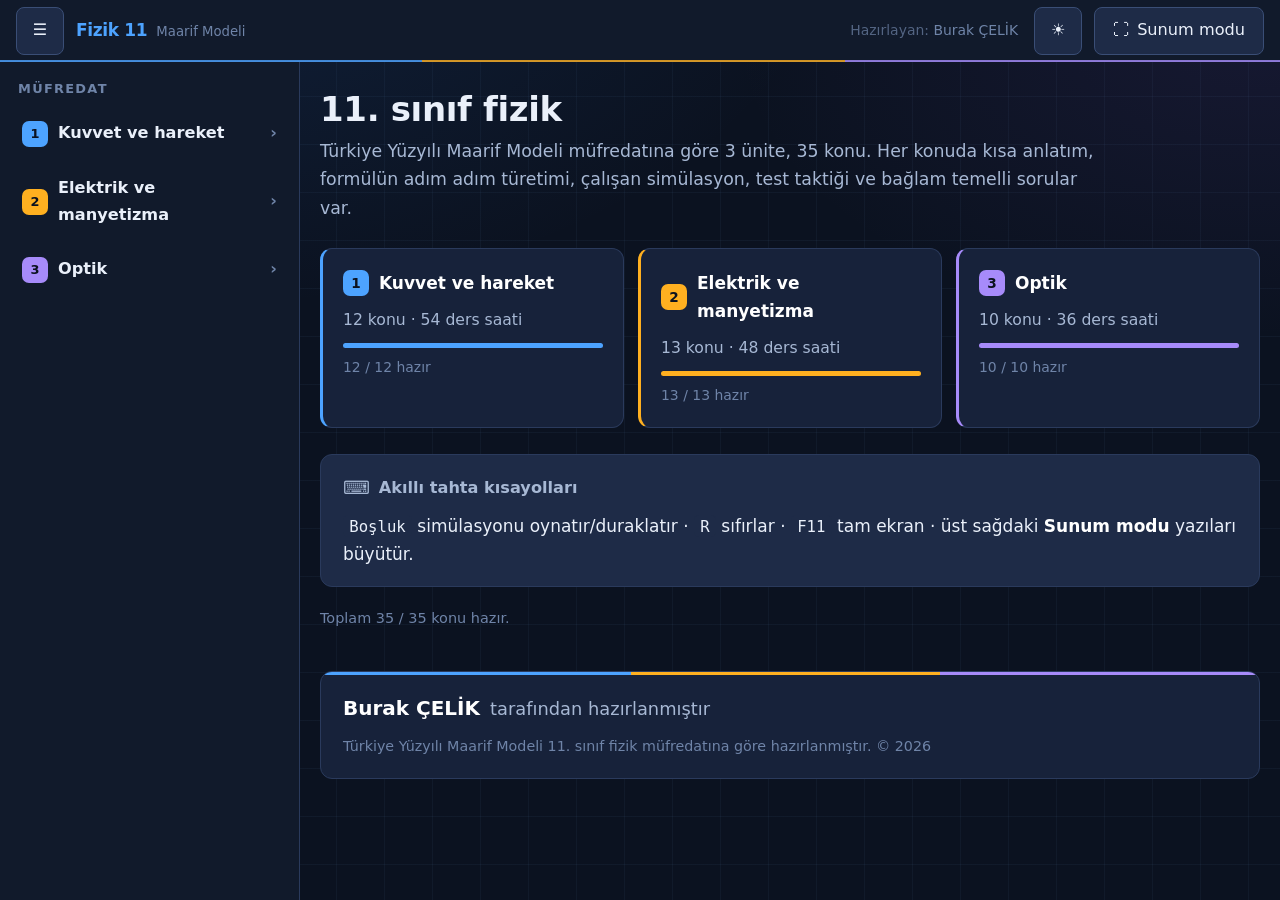
==== commit 4b61b7a2: "Tasarim eski haline dondu (kabuk yenilemesi Faz 0-7 geri alindi)" ====
--- a/index.html
+++ b/index.html
@@ -12,20 +12,18 @@
 } catch (e) { document.documentElement.dataset.tema = 'koyu'; }
 </script>
 <title>Fizik 11 · Maarif Modeli</title>
-<meta name="description" content="11. sınıf fizik: konu anlatımı, formül türetimi, simülasyonlar, test taktikleri ve bağlam temelli sorular. Akıllı tahta için.">
+<meta name="description" content="11. sınıf fizik — konu anlatımı, formül türetimi, simülasyonlar, test taktikleri ve bağlam temelli sorular. Akıllı tahta için.">
 <link rel="stylesheet" href="css/tokens.css">
 <link rel="stylesheet" href="css/base.css">
 <link rel="stylesheet" href="css/components.css">
-<link rel="icon" href="data:image/svg+xml,<svg xmlns='http://www.w3.org/2000/svg' viewBox='0 0 256 256'><path fill='%233F8FE8' d='M196.12,128c24.65-34.61,37.22-70.38,19.74-87.86S162.61,35.23,128,59.88C93.39,35.23,57.62,22.66,40.14,40.14S35.23,93.39,59.88,128c-24.65,34.61-37.22,70.38-19.74,87.86h0c5.63,5.63,13.15,8.14,21.91,8.14,18.48,0,42.48-11.17,66-27.88C151.47,212.83,175.47,224,194,224c8.76,0,16.29-2.52,21.91-8.14h0C233.34,198.38,220.77,162.61,196.12,128Zm8.43-76.55c7.64,7.64,2.48,32.4-18.52,63.28a300.33,300.33,0,0,0-21.19-23.57A300.33,300.33,0,0,0,141.27,70C172.15,49,196.91,43.8,204.55,51.45ZM176.29,128a289.14,289.14,0,0,1-22.76,25.53A289.14,289.14,0,0,1,128,176.29a289.14,289.14,0,0,1-25.53-22.76A289.14,289.14,0,0,1,79.71,128,298.62,298.62,0,0,1,128,79.71a289.14,289.14,0,0,1,25.53,22.76A289.14,289.14,0,0,1,176.29,128ZM51.45,51.45c2.2-2.21,5.83-3.35,10.62-3.35C73.89,48.1,92.76,55,114.72,70A304,304,0,0,0,91.16,91.16,300.33,300.33,0,0,0,70,114.73C49,83.85,43.81,59.09,51.45,51.45Zm0,153.1C43.81,196.91,49,172.15,70,141.27a300.33,300.33,0,0,0,21.19,23.57A304.18,304.18,0,0,0,114.73,186C83.85,207,59.09,212.2,51.45,204.55Zm153.1,0c-7.64,7.65-32.4,2.48-63.28-18.52a304.18,304.18,0,0,0,23.57-21.19A300.33,300.33,0,0,0,186,141.27C207,172.15,212.19,196.91,204.55,204.55ZM140,128a12,12,0,1,1-12-12A12,12,0,0,1,140,128Z'/></svg>">
+<link rel="icon" href="data:image/svg+xml,<svg xmlns='http://www.w3.org/2000/svg' viewBox='0 0 32 32'><text y='26' font-size='26'>&#9883;</text></svg>">
 </head>
 <body>
-
-<a class="atla" href="#icerik" id="atla">İçeriğe atla</a>
 
 <div id="uygulama">
 
   <header id="ustbar">
-    <button class="dgm ikon" id="kenar-dgm" aria-label="Konu listesini aç/kapat" title="Konu listesi"></button>
+    <button class="dgm ikon" id="kenar-dgm" aria-label="Konu listesini aç/kapat" title="Konu listesi">☰</button>
     <div class="marka">
       <b>Fizik 11</b>
       <span>Maarif Modeli</span>
@@ -33,13 +31,14 @@
     <div class="ustbar-bosluk"></div>
     <span class="ustbar-kunye" id="ustbar-kunye"></span>
     <button class="dgm ikon" id="tema-dgm" aria-pressed="false"
-            aria-label="Kâğıt veya koyu tema" title="Kâğıt temaya geç"></button>
-    <button class="dgm" id="sunum-dgm" aria-pressed="false" aria-label="Sunum modu" title="Sunum modu: yazılar büyür (F11 ile tam ekran)">
-      <span>Sunum modu</span>
+            aria-label="Açık veya koyu tema" title="Açık temaya geç">☀</button>
+    <button class="dgm" id="sunum-dgm" aria-pressed="false" title="Sunum modu — yazılar büyür (F11 ile tam ekran)">
+      <span aria-hidden="true">⛶</span> Sunum modu
     </button>
   </header>
 
   <nav id="kenar" aria-label="Konular">
+    <div class="kenar-baslik">Müfredat</div>
     <div class="kenar-liste" id="kenar-liste"></div>
   </nav>
 
@@ -55,11 +54,10 @@
      tıklanınca açılmalı. Tarayıcılar file:// üzerinden modül ve fetch()
      engellediği için her şey klasik <script> ile yüklenir.
 
-       0) ikonlar            1) çizim + motor      2) müfredat      3) arayüz blokları
+       1) çizim + motor      2) müfredat      3) arayüz blokları
        4) uygulama kabuğu    5) simülasyonlar 6) konular    7) başlat
      ========================================================================= -->
 
-<script src="js/ui/ikon.js"></script>
 <script src="js/sim/draw2d.js"></script>
 <script src="js/sim/engine.js"></script>
 <script src="data/curriculum.js"></script>
--- a/css/tokens.css
+++ b/css/tokens.css
@@ -1,69 +1,52 @@
 /* ==========================================================================
-   tokens.css · Tasarım değişkenleri
-   Fizik 11 · Akıllı tahta ders aracı
+   tokens.css — Tasarım değişkenleri
+   Fizik 11 · Akıllı tahta sunum sistemi
    Tüm renk / ölçü / tipografi kararları burada. Başka dosyada ham renk yok.
-
-   İlke: renk fiziğe ait. Kabuk neredeyse renksizdir (mürekkep + kâğıt);
-   doygun renkler yalnız fiziksel anlam taşıyan yerlerde yaşar: sim
-   vektörleri, büyüklük renkleri, formül vurguları, blok işaretleri.
-
-   Token ADLARI sabittir: topics/*.js içindeki inline stiller bu adlara
-   bağlı. Değer değişebilir, eski ad silinmez.
    ========================================================================== */
 
 :root {
-  color-scheme: dark;
+  /* --- Kabuk yüzeyleri (koyu sunum teması) --- */
+  --bg:            #0B1220;
+  --surface-0:     #111A2B;
+  --surface-1:     #17223A;
+  --surface-2:     #1E2B47;
+  --surface-3:     #263654;
 
-  /* --- Nötr merdiven (koyu, varsayılan) ---
-     Gölge yok; derinlik yüzey basamağı + 1px çizgiyle verilir. Basamaklar
-     akıllı tahtada ayırt edilsin diye geniş tutuldu. */
-  --bg:            #0C1220;
-  --surface-0:     #121A2A;   /* kenar çubuğu, üst bar */
-  --surface-1:     #172235;   /* kart */
-  --surface-2:     #1F2B42;   /* iç yüzey, kontrol */
-  --surface-3:     #293852;   /* hover, seçili */
+  /* --- Kenarlıklar --- */
+  --border:        #2A3A5C;
+  --border-strong: #3A4E76;
 
-  --border:        #314260;
-  --border-strong: #445A80;
+  /* --- Metin --- */
+  --text:          #EAF0FA;
+  --text-2:        #A7B8D4;
+  --text-3:        #6F84A8;
+  --text-guclu:    #FFFFFF;   /* kalın vurgu, formül metni */
 
-  --text:          #EEF2F8;
-  --text-2:        #B6C3D9;
-  --text-3:        #8696B3;   /* s1 üstünde 5,3:1 */
-  --text-guclu:    #F8FAFD;   /* saf beyaz değil */
-
-  /* --- Mürekkep: birincil düğme ve seçili sekme dolgusu ---
-     Formül kartının ters zemini ile aynı aile. */
-  --ink:           #EEF2F8;
-  --ink-text:      #0C1220;
-  --ink-hover:     #D6DFEC;
-  --renk-ustu:     #0C1220;   /* ünite/blok renkli dolgusunun üstündeki yazı */
-
-  /* --- Eski arka plan dokusu ---
-     Arka plan artık düz; adlar yalnız geriye uyumluluk için duruyor. */
-  --bg-cizgi:      transparent;
-  --bg-isik1:      transparent;
-  --bg-isik2:      transparent;
+  /* --- Arka plan dokusu ---
+     Çok hafif: ders içeriğinin okunurluğunu bozmamalı. İki yumuşak ışık
+     lekesi + milimetrik kâğıt ızgarası. */
+  --bg-cizgi:      rgba(125,165,225,.055);
+  --bg-isik1:      rgba(45,110,200,.16);
+  --bg-isik2:      rgba(120,80,200,.10);
   --bg-izgara:     48px;
 
-  /* --- Vurgu (mavi): odak halkası, bağlantı, kaydıraç, seçim ---
-     Düğme dolgusu olarak kullanılmaz; o iş --ink'in. */
-  --accent:        #6AAEFF;
-  --accent-soft:   #1A3354;
-
-  /* --- Anlamsal --- */
-  --amber:         #FFB020;   /* püf noktası */
+  /* --- Vurgu renkleri --- */
+  --accent:        #4DA3FF;   /* birincil · seçili konu, bağlantı */
+  --accent-soft:   #16304F;
+  --amber:         #FFB020;   /* püf noktası kutusu */
   --amber-soft:    #3A2A0C;
-  --violet:        #A78BFA;
+  --violet:        #A78BFA;   /* ÖSYM arşivi */
   --violet-soft:   #2A2348;
-  --green:         #35C08A;   /* doğru, onay */
+  --green:         #35C08A;   /* doğru cevap, onay */
   --green-soft:    #10322A;
-  --red:           #FF6B6B;   /* yanlış, dikkat */
+  --red:           #FF6B6B;   /* yanlış cevap, uyarı */
   --red-soft:      #3A1A1F;
-  --cyan:          #38D6E0;
+  --cyan:          #38D6E0;   /* bağlam temelli soru */
   --cyan-soft:     #0E3238;
 
   /* --- Fizik büyüklüklerinin sabit renkleri ---
-     Bu renkler TÜM simülasyonlarda aynı anlamı taşır. Dokunulmaz. */
+     Bu renkler TÜM simülasyonlarda aynı anlamı taşır.
+     Öğrenci bir kez öğrenir, her konuda tanır. */
   --q-konum:       #4DA3FF;   /* konum, yer değiştirme */
   --q-hiz:         #35C08A;   /* hız vektörü */
   --q-ivme:        #FFB020;   /* ivme, g */
@@ -73,164 +56,104 @@
   --q-agirlik:     #FF8FA3;   /* ağırlık */
   --q-merkezcil:   #FF7A45;   /* merkezcil kuvvet/ivme */
 
-  /* --- Blok renkleri ---
-     Yalnız blok başlık ikonu ve kendi bloğunun kutusunda kullanılır.
-     Yedisi de OKLCH'de eşit açıklık ve doygunlukta: hiçbiri ötekinden
-     bağırmaz. --bN düz renk, --bNs aynı tonun koyu zemindeki karşılığı.
-     (oklch() doğrudan yazılmadı: okul tarayıcısının sürümü belirsiz.) */
-  --b1: #6DB0F4;  --b1s: #192F46;   /* kavram         oklch(.74 .12 250) / oklch(.30 .05 250) */
-  --b2: #26C0CF;  --b2s: #02353A;   /* formüller      oklch(.74 .12 205) / oklch(.30 .05 205) */
-  --b3: #B09BEE;  --b3s: #302844;   /* türetim        oklch(.74 .12 295) / oklch(.30 .05 295) */
-  --b4: #66C189;  --b4s: #173523;   /* simülasyon     oklch(.74 .12 155) / oklch(.30 .05 155) */
-  --b5: #D79F4C;  --b5s: #3C2A0E;   /* püf noktası    oklch(.74 .12 75)  / oklch(.30 .05 75)  */
-  --b6: #E68AAF;  --b6s: #41232F;   /* zorlayıcı      oklch(.74 .12 355) / oklch(.30 .05 355) */
-  --b7: #E99169;  --b7s: #422518;   /* bağlam         oklch(.74 .12 45)  / oklch(.30 .05 45)  */
+  /* --- Blok kimlik renkleri ---
+     Konu sayfasındaki 7 bloğun her biri kendi rengini taşır. Öğrenci sayfayı
+     kaydırırken hangi bölümde olduğunu başlığı okumadan renkten anlar.
+     --bN solid renk, --bNs o rengin koyu zemindeki yumuşak karşılığı. */
+  --b1: #4DA3FF;  --b1s: #12304F;   /* kavram        · mavi      */
+  --b2: #38D6E0;  --b2s: #0E3238;   /* formüller     · camgöbeği */
+  --b3: #A78BFA;  --b3s: #2A2348;   /* türetim       · mor       */
+  --b4: #35C08A;  --b4s: #10322A;   /* simülasyon    · yeşil     */
+  --b5: #FFB020;  --b5s: #3A2A0C;   /* püf noktası   · amber     */
+  --b6: #FF8FA3;  --b6s: #3C1C26;   /* ÖSYM arşivi   · pembe     */
+  --b7: #FF7A45;  --b7s: #3B1F12;   /* bağlam temelli· turuncu   */
 
-  /* --- Ünite renkleri ---
-     Yalnız ünite rozeti, konu sayfası ünite noktası ve üst bar alt çizgisi. */
-  --u1: #4DA3FF;  --u1s: #12304F;   /* kuvvet ve hareket      */
-  --u2: #FFB020;  --u2s: #3A2A0C;   /* elektrik ve manyetizma */
-  --u3: #A78BFA;  --u3s: #2A2348;   /* optik                  */
+  /* --- Ünite renkleri --- */
+  --u1: #4DA3FF;  --u1s: #12304F;   /* kuvvet ve hareket     */
+  --u2: #FFB020;  --u2s: #3A2A0C;   /* elektrik ve manyetizma*/
+  --u3: #A78BFA;  --u3s: #2A2348;   /* optik                 */
 
-  /* --- Aralık (4'lük taban) --- */
-  --s1: 4px;  --s2: 8px;  --s3: 12px; --s4: 16px;
-  --s5: 24px; --s6: 32px; --s7: 48px; --s8: 64px;
-  --pad:  24px;
-  --gap:  16px;
-
-  /* --- Köşe (tek ölçek) --- */
-  --r-sm: 6px;    /* kontrol */
-  --r:    12px;   /* kart */
-  --r-lg: 16px;   /* sim paneli */
-
-  /* --- Katman sırası --- */
-  --z-cubuk:    10;
-  --z-cekmece:  40;
-  --z-tamekran: 60;
+  /* --- Ölçü --- */
+  --r-sm: 8px;
+  --r:    12px;
+  --r-lg: 18px;
+  --pad:  20px;
+  --gap:  14px;
 
   /* --- Tipografi ---
-     Fira Sans metin, F11 Matematik yalnız oklar ve operatörler için
-     (unicode-range ile, bkz. base.css). --fs-base sunum modunda büyür. */
-  --fs-base: 18px;
-  --font: "Fira Sans", "F11 Matematik", "Segoe UI", Ubuntu, "DejaVu Sans", sans-serif;
+     --fs-base akıllı tahtada sunum moduna geçince büyür (bkz. base.css) */
+  --fs-base: 17px;
+  --font: "Segoe UI", Ubuntu, Cantarell, "DejaVu Sans", system-ui, sans-serif;
   --font-mono: "Cascadia Mono", "Ubuntu Mono", "DejaVu Sans Mono", monospace;
-
-  /* Ölçek oranı 1,2 */
-  --fs-h1:    2.2em;    /* ≈ 40px */
-  --fs-h2:    1.44em;   /* ≈ 26px */
-  --fs-h3:    1.2em;    /* ≈ 22px */
-  --fs-kucuk: .89em;    /* ≈ 16px */
-  --fs-etiket: .83em;   /* 15px, alt sınır */
-  --fs-deger: 1.5em;    /* okuma değeri ≈ 27px */
-  --olcu:     70ch;     /* okuma sütunu */
 
   /* --- Dokunma hedefi (akıllı tahta parmakla kullanılıyor) --- */
   --touch: 48px;
 
-  /* --- Hareket --- */
-  --dur: 120ms;                         /* hover, basılı */
-  --dur-orta: 180ms;                    /* ünite aç/kapa */
-  --dur-cekmece: 250ms;
-  --ease: cubic-bezier(.16, 1, .3, 1);
+  /* --- Geçişler --- */
+  --dur: 160ms;
+  --ease: cubic-bezier(.2,.7,.3,1);
 }
 
 /* Sunum modu: F11 / "Sunum" düğmesi <html data-sunum="1"> yapar.
    Uzaktan okunurluk için her şey büyür. */
 :root[data-sunum="1"] {
-  --fs-base: 22px;
-  --pad: 28px;
+  --fs-base: 21px;
+  --pad: 26px;
   --touch: 56px;
 }
 
-/* Telefon: uzun Türkçe sözcükler (ör. "Elektromıknatıslar") başlıkta taşmasın. */
-@media (max-width: 600px) {
-  :root { --fs-h1: 1.6em; --fs-h2: 1.3em; }
-}
-
-/* Hareket azaltma: arayüz geçişleri durur, simülasyonlar çalışmaya devam eder. */
+/* Hareket azaltma tercihi olan kullanıcı için animasyonları kıs.
+   Simülasyonlar çalışmaya devam eder, sadece arayüz geçişleri durur. */
 @media (prefers-reduced-motion: reduce) {
-  :root { --dur: 0ms; --dur-orta: 0ms; --dur-cekmece: 0ms; }
+  :root { --dur: 0ms; }
 }
 
 
 /* ==========================================================================
-   KÂĞIT TEMA · <html data-tema="acik">
+   AÇIK TEMA — <html data-tema="acik">
    --------------------------------------------------------------------------
-   Aydınlık sınıf için ayrı kompoze edilmiş tema, koyunun tersi değil.
-   Sıcak kâğıt tonu bilinçli: saf beyaz panelde parlar. Vurgu mavide kalır
-   (krem + turuncu kümesine düşmesin). Simülasyon tuvalleri etkilenmez.
+   Kâğıt tonu, saf beyaz değil: akıllı tahtada saf beyaz parlar ve uzun derste
+   göz yorar. Metin de saf siyah değil, koyu kurşun. Vurgu renkleri açık zeminde
+   yeterli kontrast için koyulaştırıldı.
+
+   Simülasyon tuvalleri bu temadan ETKİLENMEZ — onlar kendi görünümünü korur.
    ========================================================================== */
 :root[data-tema="acik"] {
-  color-scheme: light;
-
   --bg:            #EDE8DE;
   --surface-0:     #F7F3EB;
   --surface-1:     #FCF9F3;
   --surface-2:     #F1ECE2;
   --surface-3:     #E5DED0;
 
-  --border:        #D3CAB8;
-  --border-strong: #B3A894;
+  --border:        #D8D0BF;
+  --border-strong: #BAB09E;
 
-  --text:          #1F242B;
-  --text-2:        #4B5461;
-  --text-3:        #5A6370;   /* bg üstünde 5:1 */
+  --text:          #22272F;
+  --text-2:        #515A66;
+  --text-3:        #6B7482;
   --text-guclu:    #14181E;
 
-  --ink:           #1B2436;
-  --ink-text:      #F6F2EA;
-  --ink-hover:     #2C3954;
-  --renk-ustu:     #FCF9F3;
-
-  --accent:        #1C62C0;   --accent-soft: #DCE8F9;
+  --accent:        #1C6DD0;   --accent-soft: #DCE8F9;
   --amber:         #8A5606;   --amber-soft:  #F7EDD5;
   --violet:        #6A46C0;   --violet-soft: #E8E1F8;
   --green:         #13744F;   --green-soft:  #D8EFE4;
   --red:           #A82C2C;   --red-soft:    #F9DFDF;
   --cyan:          #0B6F79;   --cyan-soft:   #D4EEF0;
 
-  --b1: #2266A4;  --b1s: #DDEDFF;   /* oklch(.50 .12 250) / oklch(.94 .03 250) */
-  --b2: #007583;  --b2s: #D5F1F5;   /* oklch(.50 .12 205) / oklch(.94 .03 205) */
-  --b3: #6953A0;  --b3s: #ECE8FE;   /* oklch(.50 .12 295) / oklch(.94 .03 295) */
-  --b4: #0B7643;  --b4s: #DCF2E3;   /* oklch(.50 .12 155) / oklch(.94 .03 155) */
-  --b5: #8A5700;  --b5s: #F7E9D6;   /* oklch(.50 .12 75)  / oklch(.94 .03 75)  */
-  --b6: #964267;  --b6s: #FDE3EC;   /* oklch(.50 .12 355) / oklch(.94 .03 355) */
-  --b7: #994920;  --b7s: #FEE5DB;   /* oklch(.50 .12 45)  / oklch(.94 .03 45)  */
+  --b1: #1C6DD0;  --b1s: #DCE8F9;
+  --b2: #0B6F79;  --b2s: #D4EEF0;
+  --b3: #6A46C0;  --b3s: #E8E1F8;
+  --b4: #13744F;  --b4s: #D8EFE4;
+  --b5: #8A5606;  --b5s: #F7EDD5;
+  --b6: #B24560;  --b6s: #F8DDE4;
+  --b7: #B24A19;  --b7s: #F8E1D3;
 
   --u1: #1C6DD0;  --u1s: #DCE8F9;
   --u2: #8A5606;  --u2s: #F7EDD5;
   --u3: #6A46C0;  --u3s: #E8E1F8;
+
+  /* Kâğıt dokusu: sıcak ışık + soluk ızgara */
+  --bg-cizgi:  rgba(95,80,55,.07);
+  --bg-isik1:  rgba(214,180,120,.26);
+  --bg-isik2:  rgba(150,175,210,.20);
 }
-
-
-/* ==========================================================================
-   TERS KAPSAM · formül kartı
-   --------------------------------------------------------------------------
-   Formül kartı her zaman sayfanın tersidir (koyu sayfada kâğıt, kâğıt
-   sayfada pano). Konu dosyalarındaki formüller kartın içinde var(--accent),
-   var(--b5) gibi token'lar kullanıyor; bu token'lar kartın içinde TERS
-   temanın değerlerini almazsa koyu mavi koyu zemine düşer. Bu yüzden kartın
-   içinde token'lar karşı temanın değerleriyle yeniden tanımlanır.
-   ========================================================================== */
-:root[data-tema="koyu"] .formul {
-  color-scheme: light;
-  --formul-zemin: #F4F7FB;  --formul-doku: rgba(20,35,60,.028);
-  --text: #1F242B;  --text-2: #4B5461;  --text-3: #5A6370;  --text-guclu: #121924;
-  --border: #CAD6E6;  --border-strong: #AFC0D6;
-  --surface-2: #E2E9F3;  --surface-3: #D3DDEB;
-  --accent: #1C62C0;  --accent-soft: #DCE8F9;
-  --amber: #8A5606;  --violet: #6A46C0;  --green: #13744F;  --red: #A82C2C;  --cyan: #0B6F79;
-  --b1: #2266A4;  --b2: #007583;  --b3: #6953A0;  --b4: #0B7643;
-  --b5: #8A5700;  --b6: #964267;  --b7: #994920;
-}
-:root[data-tema="acik"] .formul {
-  color-scheme: dark;
-  --formul-zemin: #1B2436;  --formul-doku: rgba(255,255,255,.025);
-  --text: #EEF2F8;  --text-2: #B6C3D9;  --text-3: #98A8C2;  --text-guclu: #F8FAFD;
-  --border: #2E3C57;  --border-strong: #445A80;
-  --surface-2: #2A3752;  --surface-3: #33425F;
-  --accent: #6AAEFF;  --accent-soft: #1A3354;
-  --amber: #FFB020;  --violet: #A78BFA;  --green: #35C08A;  --red: #FF6B6B;  --cyan: #38D6E0;
-  --b1: #6DB0F4;  --b2: #26C0CF;  --b3: #B09BEE;  --b4: #66C189;
-  --b5: #D79F4C;  --b6: #E68AAF;  --b7: #E99169;
-}
--- a/css/base.css
+++ b/css/base.css
@@ -1,34 +1,6 @@
 /* ==========================================================================
-   base.css · Yerel fontlar, sıfırlama, tipografi, sayfa iskeleti
+   base.css — Sıfırlama, tipografi, sayfa iskeleti
    ========================================================================== */
-
-/* --- Yerel fontlar (OFL, bkz. fonts/OFL.txt) ---
-   Çift tıklayınca açılan sitede de çalışsın diye hepsi yerelde, CDN yok.
-   Alt kümeye indirildi: Latin, Türkçe, Yunanca, noktalama, alt/üst simgeler. */
-@font-face {
-  font-family: "Fira Sans"; font-style: normal; font-weight: 400; font-display: swap;
-  src: url("../fonts/FiraSans-Regular.woff") format("woff");
-}
-@font-face {
-  font-family: "Fira Sans"; font-style: italic; font-weight: 400; font-display: swap;
-  src: url("../fonts/FiraSans-Italic.woff") format("woff");
-}
-@font-face {
-  font-family: "Fira Sans"; font-style: normal; font-weight: 600; font-display: swap;
-  src: url("../fonts/FiraSans-SemiBold.woff") format("woff");
-}
-@font-face {
-  font-family: "Fira Sans"; font-style: normal; font-weight: 700; font-display: swap;
-  src: url("../fonts/FiraSans-Bold.woff") format("woff");
-}
-/* Fira'da olmayan matematik işaretleri: ⟹ ⟺ ∝ ⊗ ⊙ ∥ ⊥ ≪ ≫ ′ ∇ ∈ ∓ ≡ ✓ ↺ ↻ ⟲ ▶ ○ ● ☾ */
-@font-face {
-  font-family: "F11 Matematik"; font-style: normal; font-weight: 400; font-display: swap;
-  src: url("../fonts/F11Matematik.woff") format("woff");
-  unicode-range: U+2032, U+21BA-21BB, U+2207-2208, U+220B, U+2213, U+221D, U+2225, U+2261,
-                 U+226A-226B, U+2297, U+2299, U+22A5, U+25B6, U+25CB, U+25CF, U+263E, U+2713,
-                 U+27F2, U+27F9-27FA;
-}
 
 *, *::before, *::after { box-sizing: border-box; }
 
@@ -39,43 +11,42 @@
 }
 
 body {
-  /* Düz zemin: desen ve ışık lekesi yok. Hem dikkat simülasyonda kalır hem
-     zayıf ekran kartı her karede büyük bir gradyanı yeniden boyamaz. */
-  background: var(--bg);
+  /* İki yumuşak ışık lekesi + milimetrik kâğıt ızgarası. Doku yalnızca içerik
+     alanında görünür; üst bar ve kenar çubuğu opak yüzeyler kullanır. */
+  background-color: var(--bg);
+  background-image:
+    radial-gradient(1100px 620px at 12% -8%,  var(--bg-isik1), transparent 62%),
+    radial-gradient(900px 520px  at 98%  4%,  var(--bg-isik2), transparent 58%),
+    linear-gradient(var(--bg-cizgi) 1px, transparent 1px),
+    linear-gradient(90deg, var(--bg-cizgi) 1px, transparent 1px);
+  background-size:
+    100% 100%, 100% 100%,
+    var(--bg-izgara) var(--bg-izgara),
+    var(--bg-izgara) var(--bg-izgara);
+  background-attachment: fixed;
   color: var(--text);
   font-family: var(--font);
   font-size: var(--fs-base);
-  line-height: 1.6;
+  line-height: 1.65;
   -webkit-font-smoothing: antialiased;
-  text-rendering: optimizeLegibility;
-  font-kerning: normal;
-  caret-color: var(--accent);
-  accent-color: var(--accent);
   overflow: hidden;            /* kaydırma iç panellerde, sayfada değil */
 }
 
-/* Ölçek oranı 1,2 · başlığın üstü altından fazla */
 h1, h2, h3, h4 {
   margin: 0 0 .5em;
   font-weight: 600;
   line-height: 1.25;
   letter-spacing: -.01em;
-  text-wrap: balance;
 }
-h1 { font-size: var(--fs-h1); font-weight: 700; line-height: 1.15; letter-spacing: -.02em; }
-h2 { font-size: var(--fs-h2); }
-h3 { font-size: var(--fs-h3); line-height: 1.3; }
+h1 { font-size: 1.7em; }
+h2 { font-size: 1.3em; }
+h3 { font-size: 1.1em; }
 h4 { font-size: 1em; color: var(--text-2); }
-
-/* Seçim, imleç ve sayılar temaya bağlı */
-::selection { background: var(--accent-soft); color: var(--text-guclu); }
-input, select, textarea, button { caret-color: var(--accent); }
-output, .tabular, td, th { font-variant-numeric: tabular-nums; }
 
 p { margin: 0 0 .9em; }
 p:last-child { margin-bottom: 0; }
 
-a { color: var(--accent); text-decoration: none; text-underline-offset: .2em; }
+a { color: var(--accent); text-decoration: none; }
 a:hover { text-decoration: underline; }
 
 ul, ol { margin: 0 0 .9em; padding-left: 1.4em; }
@@ -88,7 +59,7 @@
   font-size: .92em;
   background: var(--surface-2);
   padding: .1em .4em;
-  border-radius: var(--r-sm);
+  border-radius: 5px;
 }
 
 canvas { display: block; }
@@ -99,21 +70,6 @@
   outline-offset: 2px;
   border-radius: 4px;
 }
-
-/* --- Tema değişirken bir kare boyunca geçiş yok (bkz. app.js) --- */
-:root[data-anlik] *, :root[data-anlik] *::before, :root[data-anlik] *::after { transition: none !important; }
-
-/* --- İkon: rengi metinden, boyu yazıdan --- */
-.ik { width: 1.15em; height: 1.15em; flex: 0 0 auto; fill: currentColor; vertical-align: -.2em; }
-
-/* --- İçeriğe atla: klavyeyle gelen, 35 konuluk listeyi geçebilsin --- */
-.atla {
-  position: absolute; left: var(--s4); top: var(--s2); z-index: var(--z-tamekran);
-  padding: var(--s2) var(--s4); border-radius: var(--r-sm);
-  background: var(--ink); color: var(--ink-text); font-weight: 600;
-  transform: translateY(-200%);
-}
-.atla:focus { transform: none; text-decoration: none; }
 
 /* --- Ekran okuyucu için gizli metin --- */
 .sr {
@@ -130,7 +86,7 @@
 #uygulama {
   display: grid;
   grid-template-rows: auto 1fr;
-  grid-template-columns: 280px 1fr;
+  grid-template-columns: 300px 1fr;
   grid-template-areas:
     "ustbar ustbar"
     "kenar  icerik";
@@ -142,16 +98,13 @@
    uygulanırsa ızgara alanlarıyla çakışır ve yerleşim çöker. */
 @media (min-width: 901px) {
   :root[data-kenar="kapali"] #uygulama { grid-template-columns: 0 1fr; }
-  /* Daralmış kenar çubuğundaki bağlantılar klavyeyle odaklanmasın. */
-  :root[data-kenar="kapali"] #kenar { visibility: hidden; }
 }
 
-#ustbar  { grid-area: ustbar; min-width: 0; }
+#ustbar  { grid-area: ustbar; }
 #kenar   { grid-area: kenar; overflow: hidden; }
-#icerik  { grid-area: icerik; min-width: 0; overflow-y: auto; overflow-x: hidden; scroll-behavior: smooth;
-           container-type: inline-size; container-name: icerik; }
+#icerik  { grid-area: icerik; overflow-y: auto; overflow-x: hidden; scroll-behavior: smooth; }
 
-/* --- Kaydırma çubuğu: temaya bağlı, ince --- */
+/* --- Kaydırma çubuğu: koyu temaya uygun, ince --- */
 #icerik::-webkit-scrollbar,
 .kaydir::-webkit-scrollbar { width: 10px; }
 #icerik::-webkit-scrollbar-track,
@@ -173,13 +126,8 @@
     grid-template-areas: "ustbar" "icerik";
   }
   #kenar {
-    position: fixed; inset: 64px auto 0 0; width: 280px; z-index: var(--z-cekmece);
-    transform: translateX(-100%);
-    /* Kapanırken görünürlük kayma bittikten sonra kalkar; kapalı çekmecedeki
-       bağlantılar klavye odağı almaz. */
-    visibility: hidden;
-    transition: transform var(--dur-cekmece) var(--ease), visibility 0s linear var(--dur-cekmece);
-    box-shadow: 0 8px 24px rgba(0,0,0,.35);   /* tek gölge: içeriğin üstünde açılan çekmece */
+    position: fixed; inset: 62px auto 0 0; width: 300px; z-index: 40;
+    transform: translateX(-100%); transition: transform var(--dur) var(--ease);
   }
-  :root[data-mobil="acik"] #kenar { transform: none; visibility: visible; transition-delay: 0s; }
+  :root[data-mobil="acik"] #kenar { transform: none; }
 }
--- a/css/components.css
+++ b/css/components.css
@@ -1,38 +1,26 @@
 /* ==========================================================================
-   components.css · Arayüz bileşenleri
+   components.css — Arayüz bileşenleri
    ========================================================================== */
 
 /* --------------------------------------------------------------- Üst bar */
 #ustbar {
-  display: flex; align-items: center; gap: var(--s3);
-  padding: 0 var(--s4); height: 64px;
+  display: flex; align-items: center; gap: 12px;
+  padding: 0 16px; height: 62px;
   background: var(--surface-0);
   border-bottom: 1px solid var(--border);
   position: relative;
 }
-/* Konu sayfasındayken alt çizgiye o ünitenin rengi biner (bilgi taşır);
-   ana sayfada çizgi nötr kalır. */
+/* Üç ünitenin rengini taşıyan ince şerit — sistemin renk dilini baştan tanıtır */
 #ustbar::after {
   content: ""; position: absolute; left: 0; right: 0; bottom: -1px; height: 2px;
-  background: var(--ust-cizgi, transparent);
-}
-:root[data-unite="1"] #ustbar { --ust-cizgi: var(--u1); }
-:root[data-unite="2"] #ustbar { --ust-cizgi: var(--u2); }
-:root[data-unite="3"] #ustbar { --ust-cizgi: var(--u3); }
-.marka { display: flex; align-items: baseline; gap: var(--s2); font-weight: 600; letter-spacing: -.02em; white-space: nowrap; }
-.marka b { color: var(--text-guclu); font-weight: 600; }
-.marka span { font-size: .83em; color: var(--text-3); font-weight: 400; letter-spacing: 0; }
+  background: linear-gradient(90deg,
+    var(--u1) 0%, var(--u1) 33%, var(--u2) 33%, var(--u2) 66%, var(--u3) 66%);
+  opacity: .8;
+}
+.marka { display: flex; align-items: baseline; gap: 9px; font-weight: 600; letter-spacing: -.02em; }
+.marka b { color: var(--accent); }
+.marka span { font-size: .78em; color: var(--text-3); font-weight: 400; letter-spacing: 0; }
 .ustbar-bosluk { flex: 1; }
-#sunum-dgm { white-space: nowrap; }
-
-/* Dar ekranda üst bar tek satırda kalsın: önce künye, sonra alt yazı ve
-   sunum düğmesinin metni çekilir. */
-@media (max-width: 900px) { .ustbar-kunye { display: none; } }
-@media (max-width: 600px) {
-  .marka span { display: none; }
-  #sunum-dgm { padding: 0; width: var(--touch); }
-  #sunum-dgm span { display: none; }
-}
 
 /* ---------------------------------------------------------------- Düğme */
 .dgm {
@@ -44,15 +32,13 @@
   cursor: pointer; user-select: none;
   transition: background var(--dur) var(--ease), border-color var(--dur) var(--ease);
 }
-.dgm:hover  { background: var(--surface-3); border-color: var(--border-strong); }
-.dgm .ik { width: 1.25em; height: 1.25em; }
+.dgm:hover  { background: var(--surface-3); border-color: var(--accent); }
 .dgm:active { transform: translateY(1px); }
 .dgm[aria-pressed="true"], .dgm.etkin {
   background: var(--accent-soft); border-color: var(--accent); color: var(--accent);
 }
-/* Birincil düğme mürekkep dolgulu: renk fiziğe ait, arayüze değil. */
-.dgm.birincil { background: var(--ink); border-color: var(--ink); color: var(--ink-text); font-weight: 600; }
-.dgm.birincil:hover { background: var(--ink-hover); border-color: var(--ink-hover); }
+.dgm.birincil { background: var(--accent); border-color: var(--accent); color: #06121F; font-weight: 600; }
+.dgm.birincil:hover { background: #6BB4FF; }
 .dgm.ikon { padding: 0; width: var(--touch); }
 .dgm:disabled { opacity: .4; cursor: not-allowed; }
 
@@ -62,54 +48,51 @@
   border-right: 1px solid var(--border);
   display: flex; flex-direction: column;
 }
-/* Doküman gezintisi: ünite satırı + konu listesi. Seçili konu, kart değil
-   gezinme göstergesiyle işaretlenir (solda ünite renginde küçük çubuk). */
-.kenar-liste { flex: 1; overflow-y: auto; padding: var(--s3) var(--s2) var(--s5); }
-
-.unite-grup { margin-bottom: var(--s1); }
+.kenar-baslik {
+  padding: 16px 18px 10px;
+  font-size: .76em; font-weight: 600; letter-spacing: .1em;
+  text-transform: uppercase; color: var(--text-3);
+}
+.kenar-liste { flex: 1; overflow-y: auto; padding: 0 10px 20px; }
+
+.unite-grup { margin-bottom: 6px; }
 .unite-bas {
-  display: flex; align-items: center; gap: var(--s3); width: 100%;
-  min-height: 48px; padding: 0 var(--s3); background: none; border: 0; border-radius: var(--r-sm);
+  display: flex; align-items: center; gap: 10px; width: 100%;
+  padding: 11px 12px; background: none; border: 0; border-radius: var(--r-sm);
   color: var(--text); font: inherit; font-weight: 600; font-size: .95em;
   text-align: left; cursor: pointer;
-  transition: background var(--dur) var(--ease);
 }
 .unite-bas:hover { background: var(--surface-1); }
 .unite-no {
-  flex: 0 0 auto; width: 24px; height: 24px; border-radius: var(--r-sm);
+  flex: 0 0 auto; width: 26px; height: 26px; border-radius: 7px;
   display: grid; place-items: center;
-  background: var(--u, var(--accent)); color: var(--renk-ustu);
-  font-size: .78em; font-weight: 700; font-variant-numeric: tabular-nums;
-}
-.unite-ad { flex: 1; min-width: 0; }
-.unite-ok { display: grid; color: var(--text-3); transition: transform var(--dur-orta) var(--ease); }
+  background: var(--u, var(--accent)); color: #0B1220;
+  font-size: .8em; font-weight: 800;
+}
+.unite-ok { margin-left: auto; color: var(--text-3); transition: transform var(--dur) var(--ease); }
 .unite-grup[data-acik="1"] .unite-ok { transform: rotate(90deg); }
-.unite-konular { display: none; padding: 2px 0 var(--s2); }
+.unite-konular { display: none; padding: 2px 0 8px 12px; }
 .unite-grup[data-acik="1"] .unite-konular { display: block; }
 
 .konu-bag {
-  position: relative;
-  display: flex; align-items: center; gap: var(--s3);
-  min-height: 44px; padding: var(--s2) var(--s3) var(--s2) var(--s5); margin: 1px 0;
-  border-radius: var(--r-sm);
-  color: var(--text-2); font-size: .89em; line-height: 1.35;
+  display: flex; align-items: center; gap: 10px;
+  padding: 9px 12px; margin: 1px 0;
+  border-radius: var(--r-sm); border-left: 3px solid transparent;
+  color: var(--text-2); font-size: .92em; line-height: 1.35;
   cursor: pointer; transition: background var(--dur) var(--ease);
 }
 .konu-bag:hover { background: var(--surface-1); color: var(--text); text-decoration: none; }
-.konu-ad { flex: 1; min-width: 0; }
-.konu-no {
-  flex: 0 0 auto; color: var(--text-3); font-size: .9em;
-  font-variant-numeric: tabular-nums;
-}
 .konu-bag[aria-current="page"] {
-  background: var(--surface-3); color: var(--text-guclu); font-weight: 600;
-}
-.konu-bag[aria-current="page"]::before {
-  content: ""; position: absolute; left: var(--s2); top: 50%;
-  width: 4px; height: 20px; margin-top: -10px; border-radius: 2px;
-  background: var(--u, var(--accent));
-}
-.konu-bag[aria-current="page"] .konu-no { color: var(--text-2); }
+  background: var(--us, var(--accent-soft));
+  border-left-color: var(--u, var(--accent));
+  color: var(--u, var(--accent)); font-weight: 600;
+}
+.konu-rozet {
+  margin-left: auto; flex: 0 0 auto;
+  font-size: .72em; padding: 2px 7px; border-radius: 20px;
+  background: var(--surface-2); color: var(--text-3);
+}
+.konu-bag[aria-current="page"] .konu-rozet { background: var(--u, var(--accent)); color: #06121F; }
 
 /* ------------------------------------------------------------- İçerik */
 .sayfa { max-width: 1180px; margin: 0 auto; padding: 26px var(--pad) 120px; }
@@ -122,72 +105,94 @@
 .kirilma .simdi { color: var(--text-2); }
 .kazanim-kodu {
   margin-left: auto;
-  font-size: .92em; font-variant-numeric: tabular-nums;
+  font-family: var(--font-mono); font-size: .92em;
   padding: 4px 11px; border-radius: 20px;
   background: var(--accent-soft); color: var(--accent);
 }
 
-.sayfa-baslik { margin-bottom: var(--s3); font-size: var(--fs-h1); }
-.sayfa-ozet { color: var(--text-2); font-size: 1.05em; margin: 0; max-width: var(--olcu); }
-
-/* --- Konu başlığı ---------------------------------------------------------
-   Kart değil, sayfa başlığı: ünite bağlantısı, başlık, özet ve kitapla
-   eşleşen meta satırı. Altındaki tek çizgi bölüm çubuğuna geçiştir. */
-.konu-bas { padding: var(--s3) 0 var(--s5); }
-.konu-unite {
-  display: inline-flex; align-items: center; gap: var(--s2);
-  margin-bottom: var(--s3); min-height: 32px;
-  color: var(--text-2); font-size: .89em; font-weight: 600;
-}
-.konu-unite:hover { color: var(--text); }
-.konu-unite .nokta { width: 10px; height: 10px; border-radius: 50%; background: var(--u, var(--accent)); }
-.konu-meta {
-  margin: var(--s4) 0 0; color: var(--text-3); font-size: .89em;
-  font-variant-numeric: tabular-nums;
-}
-
-/* --- Bölüm çubuğu ---------------------------------------------------------
-   Yapışkan; opak zemin, blur yok. Uzun sayfada simülasyona tek dokunuş. */
-.bolum-cubuk {
-  position: sticky; top: 0; z-index: var(--z-cubuk);
-  margin: 0 calc(-1 * var(--pad)); padding: 0 var(--pad);
-  background: var(--bg);
-  border-top: 1px solid var(--border); border-bottom: 1px solid var(--border);
-}
-.bolum-liste { display: flex; gap: var(--s1); overflow-x: auto; scrollbar-width: none; }
-.bolum-liste::-webkit-scrollbar { display: none; }
-.bolum-dgm {
-  display: inline-flex; align-items: center; gap: var(--s2);
-  min-height: var(--touch); padding: 0 var(--s4);
-  background: none; border: 0; border-bottom: 3px solid transparent;
-  color: var(--text-2); font: inherit; font-size: .94em; white-space: nowrap; cursor: pointer;
-  transition: color var(--dur) var(--ease), border-color var(--dur) var(--ease);
-}
-.bolum-dgm:hover { color: var(--text); }
-.bolum-dgm.etkin { color: var(--text-guclu); font-weight: 600; border-bottom-color: var(--ink); }
-.bolum-dgm.sim { color: var(--text); font-weight: 600; }
-.bolum-dgm.sim .ik { color: var(--b4); }
-
-/* --- Bloklar ---------------------------------------------------------------
-   Numara, hap ve gradyan çizgi yok: blok renginde ikon + cümle düzeninde
-   başlık. Başlığın üstü altından fazla. */
-.blok { margin-top: var(--s8); scroll-margin-top: 72px; }
+.sayfa-baslik { margin-bottom: 6px; font-size: 2em; }
+.sayfa-ozet { color: var(--text-2); font-size: 1.02em; margin: 0; max-width: 72ch; }
+
+/* --- Konu başlık bandı ---------------------------------------------------
+   Sayfanın "kapağı". Ünite rengini taşır, kazanım kodunu ve kitap numarasını
+   bir arada gösterir. Sağ üstteki soluk ızgara, arkada bir defter sayfası
+   olduğu hissini verir — sayfa düz bir metin bloğu gibi başlamasın diye. */
+.konu-hero {
+  position: relative; overflow: hidden;
+  margin-bottom: 30px; padding: 24px 28px 26px;
+  background: var(--surface-1);
+  border: 1px solid var(--border);
+  border-left: 4px solid var(--u, var(--accent));
+  border-radius: var(--r);
+}
+.konu-hero::before {
+  content: ""; position: absolute; inset: 0;
+  background: radial-gradient(760px 220px at 0% 0%, var(--us, var(--accent-soft)) 0%, transparent 72%);
+  pointer-events: none;
+}
+.konu-hero::after {
+  content: ""; position: absolute; right: -30px; top: -30px;
+  width: 230px; height: 230px; pointer-events: none; opacity: .5;
+  background:
+    repeating-linear-gradient(0deg,  var(--border) 0 1px, transparent 1px 24px),
+    repeating-linear-gradient(90deg, var(--border) 0 1px, transparent 1px 24px);
+}
+.konu-hero > * { position: relative; }
+
+.hero-ust {
+  display: flex; align-items: center; gap: 10px; flex-wrap: wrap;
+  margin-bottom: 12px; font-size: .84em;
+}
+.hero-unite {
+  display: inline-flex; align-items: center; gap: 8px;
+  color: var(--u, var(--accent)); font-weight: 600;
+}
+.hero-unite .nokta {
+  width: 8px; height: 8px; border-radius: 50%; background: var(--u, var(--accent));
+}
+.hero-kitap {
+  padding: 3px 10px; border-radius: 20px;
+  background: var(--surface-3); color: var(--text-2);
+  font-family: var(--font-mono); font-size: .92em;
+}
+.hero-kod {
+  margin-left: auto; padding: 4px 12px; border-radius: 20px;
+  background: var(--us, var(--accent-soft)); color: var(--u, var(--accent));
+  font-family: var(--font-mono); font-size: .92em; font-weight: 600;
+}
+
+/* --------------------------------------------------------- Blok kartı */
+.blok { margin-bottom: 26px; }
+/* Blok başlığı bir "hap" — numarası ve adı tek bir renkli kapsülde.
+   Düz yazı başlık sayfayı tekdüze bırakıyordu; hap, bölümlerin nerede
+   başladığını uzaktan bakınca bile belli ediyor. */
 .blok-bas {
-  display: flex; align-items: center; gap: var(--s3);
-  margin: 0 0 var(--s4);
-}
-.blok-ikon { display: grid; color: var(--b, var(--text-2)); }
-.blok-ikon .ik { width: 24px; height: 24px; }
-
-/* Kavram: kart yok, okunur bir sütun (Read modu). Tablo ve görseller tam genişlik. */
-.kavram > p, .kavram > ul, .kavram > ol, .kavram > h3, .kavram > h4 { max-width: var(--olcu); }
-.kavram > h3 { margin-top: var(--s6); }
-.kavram > h3:first-child { margin-top: 0; }
-
-/* Ana sayfada kullanılan kart (karşılama, Faz 5'te yenilenecek). */
+  display: flex; align-items: center; gap: 12px; margin-bottom: 14px;
+}
+.blok-bas .hap {
+  display: inline-flex; align-items: center; gap: 9px;
+  padding: 5px 15px 5px 5px; border-radius: 24px;
+  background: var(--bs, var(--surface-2));
+  border: 1px solid var(--b, var(--border));
+  font-size: .78em; font-weight: 700; letter-spacing: .09em;
+  text-transform: uppercase; color: var(--b, var(--text-3));
+  white-space: nowrap;
+}
+.blok-bas::after {
+  content: ""; flex: 1; height: 2px; border-radius: 1px;
+  background: linear-gradient(90deg, var(--b, var(--border)), transparent 88%);
+  opacity: .45;
+}
+.blok-bas .no {
+  width: 26px; height: 26px; border-radius: 50%; display: grid; place-items: center;
+  background: var(--b, var(--surface-2)); color: #0B1220;
+  font-size: 1.1em; font-weight: 800; letter-spacing: 0;
+}
+
 .kart {
   background: var(--surface-1);
   border: 1px solid var(--border);
+  border-left: 3px solid var(--b, var(--border));
   border-radius: var(--r);
   padding: var(--pad);
 }
@@ -200,124 +205,122 @@
 .formul {
   flex: 1 1 200px; position: relative; overflow: hidden;
   background:
-    repeating-linear-gradient(0deg,  rgba(255,255,255,.015) 0 1px, transparent 1px 21px),
-    repeating-linear-gradient(90deg, rgba(255,255,255,.015) 0 1px, transparent 1px 21px),
+    repeating-linear-gradient(0deg,  rgba(255,255,255,.030) 0 1px, transparent 1px 21px),
+    repeating-linear-gradient(90deg, rgba(255,255,255,.030) 0 1px, transparent 1px 21px),
     var(--surface-2);
   border: 1px solid var(--border);
-  border-radius: var(--r); padding: var(--s4) 18px;
-}
-/* Formül adı kartın üstünde küçük başlık şeridi (doküman kod bloğu gibi). */
-.formul-ad {
-  margin: calc(-1 * var(--s4)) -18px var(--s3); padding: var(--s2) 18px;
-  border-bottom: 1px solid var(--border);
-  font-size: .83em; font-weight: 500; color: var(--text-2);
+  border-top: 2px solid var(--b, var(--border-strong));
+  border-radius: var(--r-sm); padding: 16px 18px;
 }
 .formul .fm { font-size: 1.42em; color: var(--text-guclu); letter-spacing: .005em; line-height: 1.45; }
-/* Konu dosyaları formül kutularına sabit max-width veriyor (ör. 240px). Yazı
-   büyüyünce kısa formüller bile iki satıra kırılıyordu. Kutu içeriği kadar
-   genişler, sütunu aşarsa satır içinde kırılır. */
-.formul[style*="max-width"] { width: fit-content; max-width: 100% !important; }
-/* Formüller bloğunda kartlar eşit 200px’e sıkışmaz: her kart formülü kadar
-   genişler, sığmayan alt satıra geçer. */
-.formul-serit > .formul { flex: 1 1 auto; max-width: 100%; }
 .formul .aciklama,
 .formul .fm-ad { font-size: .84em; color: var(--text-3); margin-top: 6px; }
-.formul-serit + .degisken-tablo { margin-top: var(--s5); }
 
 /* --- Ters sinerji ---
    Formül kartı her zaman sayfanın TERSİ olur:
      koyu sayfa  → aydınlık kart (simülasyonun kâğıt paneliyle aynı beyaz)
      açık sayfa  → koyu kart (simülasyonun pano paneliyle aynı aile)
-   Renkler sabit yazılmaz: kartın içinde token'lar ters temanın değerlerini
-   alır (tokens.css, "TERS KAPSAM"). Izgara dokusu gerçek bir yazı yüzeyi
-   olduğu için kalır, çok soluk. */
-:root[data-tema] .formul {
+   Böylece formüller ve simülasyon aynı görsel katmanda durur, ikisi birden
+   sayfadan ayrışır. */
+:root[data-tema="koyu"] .formul {
   background:
-    repeating-linear-gradient(0deg,  var(--formul-doku) 0 1px, transparent 1px 21px),
-    repeating-linear-gradient(90deg, var(--formul-doku) 0 1px, transparent 1px 21px),
-    var(--formul-zemin);
-  border-color: var(--border);
-}
-:root[data-tema] .formul .fm      { color: var(--text-guclu); }
-:root[data-tema] .formul .aciklama,
-:root[data-tema] .formul .fm-ad   { color: var(--text-3); }
-:root[data-tema] .formul code,
-:root[data-tema] .formul kbd      { background: var(--surface-2); color: var(--text); }
-:root[data-tema] .formul strong   { color: var(--text-guclu); }
+    repeating-linear-gradient(0deg,  rgba(20,35,60,.055) 0 1px, transparent 1px 21px),
+    repeating-linear-gradient(90deg, rgba(20,35,60,.055) 0 1px, transparent 1px 21px),
+    #F4F7FB;
+  border-color: #CAD6E6;
+}
+:root[data-tema="koyu"] .formul .fm       { color: #121924; }
+:root[data-tema="koyu"] .formul .aciklama,
+:root[data-tema="koyu"] .formul .fm-ad    { color: #5B6880; }
+:root[data-tema="koyu"] .formul code,
+:root[data-tema="koyu"] .formul kbd       { background: #E2E9F3; color: #1B2436; }
+:root[data-tema="koyu"] .formul strong    { color: #0B121C; }
+
+/* --- Açık sayfada formül kartları KOYU zemine geçer ---
+   Formüller "yazı tahtasına yazılmış" gibi durur ve açık sayfada metinden
+   belirgin biçimde ayrışır. Koyu sayfada kart zaten sayfayla aynı ailededir,
+   orada ayrışmayı simülasyonun kâğıt paneli sağlar. */
+:root[data-tema="acik"] .formul {
+  background:
+    repeating-linear-gradient(0deg,  rgba(255,255,255,.05) 0 1px, transparent 1px 21px),
+    repeating-linear-gradient(90deg, rgba(255,255,255,.05) 0 1px, transparent 1px 21px),
+    #1B2436;
+  border-color: #2E3C57;
+}
+:root[data-tema="acik"] .formul .fm       { color: #F2F6FC; }
+:root[data-tema="acik"] .formul .aciklama,
+:root[data-tema="acik"] .formul .fm-ad    { color: #98A8C2; }
+:root[data-tema="acik"] .formul code,
+:root[data-tema="acik"] .formul kbd       { background: #2A3752; color: #EAF0FA; }
+:root[data-tema="acik"] .formul strong    { color: #FFFFFF; }
 math { font-size: 1.05em; }
 
 .degisken-tablo { width: 100%; border-collapse: collapse; margin-top: 16px; font-size: .92em; }
 .degisken-tablo th {
   text-align: left; font-weight: 600; color: var(--text-3);
-  font-size: .89em;
+  font-size: .82em; letter-spacing: .06em; text-transform: uppercase;
   padding: 0 12px 8px 0; border-bottom: 1px solid var(--border);
 }
 .degisken-tablo td { padding: 9px 12px 9px 0; border-bottom: 1px solid var(--border); vertical-align: top; }
 .degisken-tablo tr:last-child td { border-bottom: 0; }
-.degisken-tablo .sembol { font-size: 1.08em; font-weight: 600; color: var(--text-guclu); white-space: nowrap; }
-.degisken-tablo .birim { color: var(--text-2); white-space: nowrap; font-variant-numeric: tabular-nums; }
+.degisken-tablo .sembol {
+  font-family: var(--font-mono); font-size: 1.08em; color: var(--text-guclu); white-space: nowrap;
+}
+.degisken-tablo .birim { color: var(--text-3); font-family: var(--font-mono); white-space: nowrap; }
 
 /* ------------------------------------------------------ Türetim adımı */
 .turetim { background: var(--surface-1); border: 1px solid var(--border); border-radius: var(--r); overflow: hidden; }
-/* Sekmeler alt çizgili: seçili sekme kalın + mürekkep alt çizgi, hap değil. */
-.sekmeler {
-  display: flex; gap: var(--s1); overflow-x: auto; scrollbar-width: none;
-  padding: 0 var(--s3); border-bottom: 1px solid var(--border);
-}
-.sekmeler::-webkit-scrollbar { display: none; }
-.sekme {
-  min-height: var(--touch); padding: 0 var(--s3);
-  background: none; border: 0; border-bottom: 3px solid transparent;
-  color: var(--text-2); font: inherit; font-size: .94em; white-space: nowrap; cursor: pointer;
-  transition: color var(--dur) var(--ease), border-color var(--dur) var(--ease);
-}
-.sekme:hover { color: var(--text); }
-.sekme[aria-selected="true"] { color: var(--text-guclu); font-weight: 600; border-bottom-color: var(--ink); }
-.turetim-tek {
-  margin: 0; padding: var(--s3) var(--pad); border-bottom: 1px solid var(--border);
-  font-weight: 600; color: var(--text);
-}
-.turetim-govde { padding: var(--pad); min-height: 180px; }
-.adim-baslik { margin-bottom: var(--s3); }
-/* İmza hareket: yeni adım 8px aşağıdan yerine oturur. */
-.adim-icerik.gir { animation: adimGir 220ms var(--ease) both; }
-@keyframes adimGir { from { opacity: 0; transform: translateY(8px); } to { opacity: 1; transform: none; } }
-@keyframes adimSoluk { from { opacity: 0; } to { opacity: 1; } }
-@media (prefers-reduced-motion: reduce) { .adim-icerik.gir { animation-name: adimSoluk; } }
+.turetim-ust {
+  display: flex; align-items: center; gap: 12px;
+  padding: 12px 16px; background: var(--surface-2); border-bottom: 1px solid var(--border);
+}
+.turetim-yol {
+  display: flex; gap: 6px; flex-wrap: wrap;
+}
+.yol-dgm {
+  padding: 7px 14px; min-height: 0;
+  font-size: .86em; border-radius: 20px;
+}
+.turetim-govde { padding: var(--pad); min-height: 150px; }
 .turetim-alt {
-  display: flex; align-items: center; gap: var(--s3);
-  padding: var(--s3) var(--s4); border-top: 1px solid var(--border); background: var(--surface-0);
-}
-.adim-say { font-size: .89em; color: var(--text-3); font-variant-numeric: tabular-nums; min-width: 3.5em; text-align: center; }
+  display: flex; align-items: center; gap: 12px;
+  padding: 12px 16px; border-top: 1px solid var(--border); background: var(--surface-0);
+}
+.adim-say { font-size: .88em; color: var(--text-3); font-variant-numeric: tabular-nums; }
 .adim-cizgi { flex: 1; display: flex; gap: 4px; }
 .adim-nokta { flex: 1; height: 4px; border-radius: 2px; background: var(--surface-3); transition: background var(--dur) var(--ease); }
-.adim-nokta.gecti { background: var(--ink); }
-.dgm.tamam:disabled { opacity: 1; cursor: default; background: var(--green-soft); border-color: transparent; color: var(--green); }
-
-/* ------------------------------------------------------- Simülasyon
-   Sahnenin yıldızı simülasyon; çerçeve sakin kalır. Durum düz metinle
-   söylenir, yanıp sönen nokta ya da bulanık cam yok (zayıf ekran kartı
-   hareketli tuvalin üstünde bulanıklığı her karede yeniden hesaplıyordu). */
+.adim-nokta.gecti { background: var(--accent); }
+
+/* ------------------------------------------------------- Simülasyon */
 .sim-kutu {
   background: var(--surface-1); border: 1px solid var(--border);
-  border-radius: var(--r-lg); overflow: hidden;
-}
+  border-radius: var(--r); overflow: hidden;
+}
+
+/* Simülasyonun üst şeridi: düzeneği bir "cihaz" gibi çerçeveliyor.
+   Adı ve canlı göstergesi, sayfadaki diğer kartlardan ayırıyor. */
 .sim-ust {
-  display: flex; align-items: center; gap: var(--s3);
-  padding: var(--s2) var(--s2) var(--s2) var(--s4); background: var(--surface-2);
+  display: flex; align-items: center; gap: 12px;
+  padding: 11px 16px; background: var(--surface-2);
   border-bottom: 1px solid var(--border);
 }
-.sim-ad { flex: 1; min-width: 0; font-weight: 600; color: var(--text); }
-.sim-durum { color: var(--text-2); font-size: .89em; white-space: nowrap; }
-.sim-kutu[data-oynuyor="1"] .sim-durum { color: var(--text); }
-.sim-buyut { flex: 0 0 auto; }
-
+.sim-ad { font-weight: 600; font-size: .95em; color: var(--text); }
+.sim-canli {
+  margin-left: auto; display: inline-flex; align-items: center; gap: 7px;
+  font-size: .76em; letter-spacing: .08em; text-transform: uppercase;
+  color: var(--green);
+}
+.sim-canli .isik {
+  width: 8px; height: 8px; border-radius: 50%; background: var(--green);
+}
+.sim-kutu[data-oynuyor="1"] .sim-canli .isik { animation: nabiz 1.1s infinite; }
+@keyframes nabiz { 0%,100% { opacity: 1; } 50% { opacity: .25; } }
 .sim-tuval-sar {
   display: grid; grid-template-columns: 1fr 1fr; gap: 1px;
   background: var(--border);
   height: var(--sim-h, 340px);
 }
-.sim-panel.grafik { height: var(--grafik-h, 190px); border-top: 1px solid var(--border); }
+.sim-panel.grafik { height: var(--grafik-h, 190px); }
 
 /* --- Akıllı tahta yerleşimi ---------------------------------------------
    Metin okunur bir ölçüde (max 1180px) kalmalı; ama simülasyon, sınıfın
@@ -326,226 +329,147 @@
    Negatif kenar boşlukları, .sayfa'nın ortalanmasından artan boşluğu
    yalnızca yeterli yer varken geri alır. */
 @media (min-width: 1700px) {
-  .blok[data-genis] { margin-inline: -100px; }
+  .blok.genis { margin-inline: -100px; }
   .sim-tuval-sar { height: calc(var(--sim-h, 340px) * 1.14); }
   .sim-panel.grafik { height: calc(var(--grafik-h, 190px) * 1.14); }
 }
 @media (min-width: 1900px) {
-  .blok[data-genis] { margin-inline: -200px; }
+  .blok.genis { margin-inline: -200px; }
   .sim-tuval-sar { height: calc(var(--sim-h, 340px) * 1.28); }
   .sim-panel.grafik { height: calc(var(--grafik-h, 190px) * 1.28); }
 }
 .sim-tuval-sar.tek { grid-template-columns: 1fr; }
-
-/* Sunum modunda simülasyon, metin sütununun değil içerik alanının tam
-   genişliğini alır (container query: içerik alanı genişliği 100cqw).
-   Desteklemeyen eski tarayıcıda kural yok sayılır, sim normal genişlikte kalır. */
-:root[data-sunum="1"] .blok[data-genis] {
-  margin-inline: calc((100% - 100cqw) / 2 + var(--pad));
-}
-:root[data-sunum="1"] .sim-tuval-sar { height: calc(var(--sim-h, 340px) * 1.2); }
-:root[data-sunum="1"] .sim-panel.grafik { height: calc(var(--grafik-h, 190px) * 1.15); }
-
-/* Telefonda iki panel yan yana çok daralıyordu: alt alta dizilir,
-   her panel kendi tam yüksekliğini alır. */
-@media (max-width: 600px) {
-  .sim-tuval-sar { grid-template-columns: 1fr; height: auto; }
-  .sim-tuval-sar > .sim-panel { height: var(--sim-h, 340px); }
-}
 .sim-panel { position: relative; background: var(--surface-0); }
 .sim-panel canvas { width: 100%; height: 100%; }
-
-/* Panel etiketi: küçük opak çip, cümle düzeni. */
 .sim-etiket {
-  position: absolute; top: var(--s2); left: var(--s2); z-index: 2;
-  font-size: .78em; font-weight: 600; line-height: 1.3;
-  padding: 3px 10px; border-radius: 999px;
-  background: rgba(12,18,32,.82); color: #DDE5F0;
+  position: absolute; top: 10px; left: 10px; z-index: 2;
+  font-size: .74em; font-weight: 600; letter-spacing: .07em; text-transform: uppercase;
+  padding: 5px 11px; border-radius: 20px;
+  background: rgba(11,18,32,.72); color: var(--text-2);
+  backdrop-filter: blur(4px);
+}
+.sim-panel.gercek .sim-etiket { background: rgba(255,255,255,.86); color: #2C3850; }
+/* Kâğıt paletinde klasik panel de aydınlık olur; etiketi de aydınlık yap. */
+:root[data-simtema="kagit"] .sim-panel .sim-etiket { background: rgba(255,255,255,.86); color: #2C3850; }
+
+/* Simülasyon bir kez başladıktan sonra etiketler sönükleşir: sol üst köşedeki
+   değerleri ve "tamamlandı" rozetini kapatmasınlar. Sıfırla’ya basınca geri gelir. */
+.sim-etiket { transition: opacity .3s ease, background-color .3s ease; }
+.sim-kutu[data-basladi="1"] .sim-etiket,
+.sim-kutu[data-basladi="1"] .sim-panel.gercek .sim-etiket {
+  opacity: .25;
+  background: transparent;
+  backdrop-filter: none;
   pointer-events: none;
-  transition: opacity .3s ease;
-}
-.sim-panel.gercek .sim-etiket,
-:root[data-simtema="kagit"] .sim-panel .sim-etiket { background: rgba(255,255,255,.9); color: #2C3850; }
-/* Simülasyon bir kez başladıktan sonra etiketler soluklaşır: sol üst köşedeki
-   değerleri kapatmasınlar. Sıfırla'ya basınca geri gelir. */
-.sim-kutu[data-basladi="1"] .sim-etiket { opacity: .25; }
-/* Telefonda paneller dar: etiket tek satır ve küçük kalsın, tuvali örtmesin. */
-@media (max-width: 600px) {
-  .sim-etiket { font-size: .66em; padding: 2px 7px; white-space: nowrap; max-width: calc(100% - 16px);
-    overflow: hidden; text-overflow: ellipsis; }
-}
+}
+/* Fareyle üstüne gelince tam okunur — tahtada dokunmatik için de geçerli. */
 .sim-kutu[data-basladi="1"] .sim-panel:hover .sim-etiket { opacity: .85; }
 
-/* --- Tam ekran: tuval kalan yüksekliğin tamamını alır --- */
-.sim-kutu:fullscreen {
-  display: flex; flex-direction: column;
-  border: 0; border-radius: 0; background: var(--bg); overflow: auto;
-}
-.sim-kutu:fullscreen .sim-tuval-sar { flex: 1 1 auto; height: auto; min-height: 240px; }
-.sim-kutu:fullscreen .sim-panel.grafik { flex: 0 0 auto; }
-.sim-kutu::backdrop { background: #0C1220; }
-/* Tahtada tam ekranda parametreler üç sütuna dizilir, tuvale yer kalır. */
-@media (min-width: 1400px) {
-  .sim-kutu:fullscreen .sim-parametreler { grid-template-columns: repeat(3, minmax(0, 1fr)); }
-}
-
-/* --- Kontroller --- */
 .sim-kontrol {
-  display: flex; align-items: center; gap: var(--s3); flex-wrap: wrap;
-  padding: var(--s3) var(--s4); border-top: 1px solid var(--border); background: var(--surface-1);
-}
-.sim-oynat { min-width: 140px; }
-.oynat-ikon { display: grid; }
-.sim-hiz { width: 104px; }
-
-/* Parametreler ayrı satırda, iki sütunlu ızgara; etiket solda. */
-.sim-parametreler {
-  display: grid; grid-template-columns: repeat(2, minmax(0, 1fr)); gap: var(--s2) var(--s6);
-  padding: 0 var(--s4) var(--s3); background: var(--surface-1);
-}
-.sim-parametreler:empty { display: none; }
-@media (max-width: 900px) { .sim-parametreler { grid-template-columns: 1fr; } }
-.parametre {
-  display: grid; align-items: center; gap: var(--s2); min-height: 48px;
-  grid-template-columns: minmax(6.5em, 9.5em) 48px minmax(60px, 1fr) 48px minmax(84px, auto);
-}
-.parametre.secim { grid-template-columns: minmax(6.5em, 9.5em) minmax(0, 1fr); }
-.parametre.secim select { width: 100%; min-width: 0; }
-.parametre > label { font-size: .89em; color: var(--text-2); line-height: 1.25; }
-@media (max-width: 600px) {
-  .parametre { grid-template-columns: 48px minmax(0, 1fr) 48px minmax(72px, auto); }
-  .parametre > label { grid-column: 1 / -1; }
-  .parametre.secim { grid-template-columns: minmax(0, 1fr); }
-}
-
-/* Kaydıraç adım düğmeleri: tahtada parmakla değer tutturmak için. */
+  display: flex; align-items: center; gap: 12px; flex-wrap: wrap;
+  padding: 14px 16px; border-top: 1px solid var(--border); background: var(--surface-1);
+}
+.parametre { display: flex; align-items: center; gap: 8px; flex: 1 1 330px; min-width: 300px; }
+.parametre > label { font-size: .9em; color: var(--text-2); white-space: nowrap; min-width: 62px; }
+
+/* Kaydıraç adım düğmeleri — dokunmatik tahtada parmakla değer tutturmak için.
+   44px, dokunma hedefi alt sınırının üstünde kalacak kadar büyük. */
 .dgm.adim {
-  width: 48px; min-height: 48px; padding: 0;
+  flex: 0 0 auto; width: 44px; min-height: 44px; padding: 0;
   font-size: 1.3em; font-weight: 700; line-height: 1;
   background: var(--surface-2); color: var(--text);
 }
-.dgm.adim:active { background: var(--surface-3); }
+.dgm.adim:active { background: var(--accent); color: #06121F; }
 .parametre .deger {
-  font-size: .95em; font-weight: 600; color: var(--text-guclu);
-  text-align: right; white-space: nowrap; font-variant-numeric: tabular-nums;
-}
-
-/* Kaydıraç: dolu kısım vurgu renginde (Chrome --dolu ile, Firefox kendisi).
-   Tutamaç 28px (sunumda 34px), dokunma yüksekliği 48px. */
+  font-family: var(--font-mono); font-size: .95em; font-weight: 600; color: var(--text-guclu);
+  min-width: 78px; text-align: right; font-variant-numeric: tabular-nums;
+}
+
 input[type="range"] {
-  --dolu: 0%;
-  width: 100%; min-width: 0; height: 48px; margin: 0;
+  flex: 1; min-width: 70px; height: 24px;
   -webkit-appearance: none; appearance: none; background: none; cursor: pointer;
 }
-input[type="range"]::-webkit-slider-runnable-track {
-  height: 6px; border-radius: 3px;
-  background: linear-gradient(var(--accent), var(--accent)) 0 0 / var(--dolu) 100% no-repeat, var(--surface-3);
-}
-input[type="range"]::-moz-range-track    { height: 6px; border-radius: 3px; background: var(--surface-3); }
-input[type="range"]::-moz-range-progress { height: 6px; border-radius: 3px; background: var(--accent); }
+input[type="range"]::-webkit-slider-runnable-track { height: 5px; border-radius: 3px; background: var(--surface-3); }
+input[type="range"]::-moz-range-track          { height: 5px; border-radius: 3px; background: var(--surface-3); }
 input[type="range"]::-webkit-slider-thumb {
-  -webkit-appearance: none; width: 28px; height: 28px; margin-top: -11px;
+  -webkit-appearance: none; width: 20px; height: 20px; margin-top: -7.5px;
   border-radius: 50%; background: var(--accent); border: 3px solid var(--surface-0); cursor: grab;
 }
 input[type="range"]::-moz-range-thumb {
-  width: 22px; height: 22px; border-radius: 50%;
+  width: 20px; height: 20px; border-radius: 50%;
   background: var(--accent); border: 3px solid var(--surface-0); cursor: grab;
 }
-:root[data-sunum="1"] input[type="range"]::-webkit-slider-thumb { width: 34px; height: 34px; margin-top: -14px; }
-:root[data-sunum="1"] input[type="range"]::-moz-range-thumb { width: 28px; height: 28px; }
 
 select, input[type="number"], input[type="text"] {
-  min-height: var(--touch); padding: 0 12px;
+  min-height: 42px; padding: 0 12px;
   background: var(--surface-2); color: var(--text);
   border: 1px solid var(--border-strong); border-radius: var(--r-sm);
   font: inherit; font-size: .94em;
 }
 
-/* --- Okumalar: etiket üstte, değer büyük ve tabular; 1px ayraçlı hücreler --- */
 .sim-okuma {
-  display: grid; grid-template-columns: repeat(auto-fit, minmax(140px, 1fr));
+  display: grid; grid-template-columns: repeat(auto-fit, minmax(128px, 1fr));
   gap: 1px; background: var(--border); border-top: 1px solid var(--border);
 }
-.okuma { background: var(--surface-0); padding: var(--s3) var(--s4); min-width: 0; }
-.okuma .et { font-size: .83em; color: var(--text-3); margin-bottom: var(--s1); line-height: 1.3; }
+.okuma {
+  background: var(--surface-0); padding: 12px 16px;
+}
+.okuma .et { font-size: .78em; color: var(--text-3); margin-bottom: 2px; }
 .okuma .dg {
-  font-size: var(--fs-deger); font-weight: 600; color: var(--text-guclu); line-height: 1.2;
-  font-variant-numeric: tabular-nums; overflow-wrap: anywhere;
-}
-.okuma .dg small { font-size: .55em; font-weight: 500; color: var(--text-2); margin-left: 4px; }
-
-/* --------------------------------------------------- Vurgu kutuları
-   Çerçeve, kutunun kendi renginin %40'ı (color-mix desteklemeyen eski
-   tarayıcıda nötr çizgi). Kalın renkli yan kenarlık yok. */
-.kutu { border-radius: var(--r); padding: 18px 22px; border: 1px solid var(--border); }
+  font-family: var(--font-mono); font-size: 1.32em; font-weight: 600; color: var(--text-guclu);
+  font-variant-numeric: tabular-nums;
+}
+.okuma .dg small { font-size: .62em; font-weight: 400; color: var(--text-3); margin-left: 3px; }
+
+/* --------------------------------------------------- Vurgu kutuları */
+.kutu { border-radius: var(--r); padding: 18px 22px; border: 1px solid; }
 .kutu-bas {
-  display: flex; align-items: center; gap: var(--s2);
-  font-weight: 700; font-size: .95em; margin-bottom: var(--s2);
-}
-.kutu-bas .ikon { display: inline-grid; font-size: 1.15em; line-height: 1; }
-.kutu-bas .ikon .ik { width: 1.1em; height: 1.1em; }
-
-.kutu.puf     { background: var(--amber-soft);  border-color: color-mix(in srgb, var(--amber) 40%, transparent); }
+  display: flex; align-items: center; gap: 9px;
+  font-weight: 700; font-size: .95em; margin-bottom: 8px;
+}
+.kutu-bas .ikon { font-size: 1.15em; }
+
+.kutu.puf     { background: var(--amber-soft);  border-color: #6B4A12; }
 .kutu.puf .kutu-bas { color: var(--amber); }
-.kutu.osym    { background: var(--violet-soft); border-color: color-mix(in srgb, var(--violet) 40%, transparent); }
+.kutu.osym    { background: var(--violet-soft); border-color: #453A72; }
 .kutu.osym .kutu-bas { color: var(--violet); }
-.kutu.baglam  { background: var(--cyan-soft);   border-color: color-mix(in srgb, var(--cyan) 40%, transparent); }
+.kutu.baglam  { background: var(--cyan-soft);   border-color: #14555E; }
 .kutu.baglam .kutu-bas { color: var(--cyan); }
-.kutu.dikkat  { background: var(--red-soft);    border-color: color-mix(in srgb, var(--red) 40%, transparent); }
+.kutu.dikkat  { background: var(--red-soft);    border-color: #6B2B33; }
 .kutu.dikkat .kutu-bas { color: var(--red); }
 .kutu.nott    { background: var(--surface-2);   border-color: var(--border); }
 .kutu.nott .kutu-bas { color: var(--text-2); }
 
 .kutu p:last-child { margin-bottom: 0; }
-.kutu-giris { margin-bottom: var(--s4); }
-
-/* Püf noktası: blok renginde yumuşak zemin, örnekler ayraçla ayrılmış alt bölümler. */
-.puf-kutu {
-  background: var(--b5s); border: 1px solid var(--border);
-  border-color: color-mix(in srgb, var(--b5) 40%, transparent);
-  border-radius: var(--r); padding: var(--s5);
-}
-.puf-kutu > .kutu-bas { color: var(--b5); }
-.puf-kutu > p:last-child { margin-bottom: 0; }
-.puf-ornek { margin-top: var(--s5); padding-top: var(--s5); border-top: 1px solid var(--border);
-  border-top-color: color-mix(in srgb, var(--b5) 30%, transparent); }
-.puf-ornek-bas { font-size: 1em; margin-bottom: var(--s2); }
-.puf-soru { margin-bottom: var(--s3); }
-.puf-uzun { margin-top: var(--s3); padding-top: var(--s3); border-top: 1px solid var(--border); }
-.cozum-bas.soluk { color: var(--text-3); }
-
-.sim-ipucu { font-size: .89em; color: var(--text-3); margin: var(--s3) 0 0; }
-
-/* ------------------------------------------------------------- Soru
-   Soru başına tek kart. Numara nötr kare: sorular gerçekten sıralı. */
+
+/* ------------------------------------------------------------- Soru */
 .soru {
   background: var(--surface-1); border: 1px solid var(--border);
-  border-radius: var(--r); padding: var(--pad); margin-bottom: var(--s4);
+  border-radius: var(--r); padding: var(--pad); margin-bottom: 14px;
 }
 .soru-ust {
-  display: flex; align-items: center; gap: var(--s3); margin-bottom: var(--s3);
-  font-size: .89em; color: var(--text-2);
+  display: flex; align-items: center; gap: 10px; margin-bottom: 12px;
+  font-size: .8em; color: var(--text-3);
 }
 .soru-no {
-  flex: 0 0 auto; width: 28px; height: 28px; border-radius: var(--r-sm); display: grid; place-items: center;
-  background: var(--surface-3); color: var(--text); font-weight: 700; font-variant-numeric: tabular-nums;
-}
-.soru-baslik { font-weight: 600; color: var(--text); }
+  width: 28px; height: 28px; border-radius: 8px; display: grid; place-items: center;
+  background: var(--surface-3); color: var(--text); font-weight: 700; font-size: 1.05em;
+}
 .soru-kaynak {
-  margin-left: auto; padding: 2px 10px; border-radius: 999px;
-  background: var(--surface-2); color: var(--text-2); font-size: .89em; white-space: nowrap;
-}
-.soru-govde { margin-bottom: var(--s4); }
+  margin-left: auto; padding: 3px 10px; border-radius: 20px;
+  background: var(--violet-soft); color: var(--violet); font-weight: 600;
+}
+.soru-govde { margin-bottom: 14px; }
 .soru-gorsel {
-  margin: var(--s4) 0; border-radius: var(--r-sm); overflow: hidden;
+  margin: 14px 0; border-radius: var(--r-sm); overflow: hidden;
   background: var(--surface-0); border: 1px solid var(--border);
 }
 .soru-gorsel svg, .soru-gorsel canvas { display: block; width: 100%; height: auto; }
 
-.secenekler { display: grid; gap: var(--s2); margin-top: var(--s4); }
+.secenekler { display: grid; gap: 8px; }
 .secenek {
-  display: flex; align-items: center; gap: var(--s3);
-  padding: 10px 14px; min-height: 48px;
+  display: flex; align-items: flex-start; gap: 12px;
+  padding: 12px 14px; min-height: var(--touch);
   background: var(--surface-2); border: 1px solid var(--border);
   border-radius: var(--r-sm); cursor: pointer; text-align: left;
   color: var(--text); font: inherit; font-size: .96em;
@@ -553,36 +477,25 @@
 }
 .secenek:hover { background: var(--surface-3); border-color: var(--border-strong); }
 .secenek .harf {
-  flex: 0 0 auto; width: 28px; height: 28px; border-radius: 50%;
+  flex: 0 0 auto; width: 26px; height: 26px; border-radius: 50%;
   display: grid; place-items: center;
   background: var(--surface-0); color: var(--text-2); font-weight: 700; font-size: .85em;
 }
-.secenek-metin { flex: 1; min-width: 0; }
-.secenek-durum { display: grid; flex: 0 0 auto; }
-.secenek-durum .ik { width: 1.3em; height: 1.3em; }
-.secenek.dogru  { background: var(--green-soft); border-color: var(--green); }
-.secenek.dogru .harf, .secenek.dogru .secenek-durum { color: var(--green); }
-.secenek.dogru .harf  { background: var(--surface-0); }
-.secenek.yanlis { background: var(--red-soft); border-color: var(--red); }
-.secenek.yanlis .harf, .secenek.yanlis .secenek-durum { color: var(--red); }
-.secenek.yanlis .harf { background: var(--surface-0); }
-
-/* Çözüm: yeşil yumuşak zemin, başlıkta onay ikonu; yan kenarlık yok. */
+.secenek.dogru  { background: var(--green-soft); border-color: var(--green); color: var(--green); }
+.secenek.dogru .harf  { background: var(--green); color: #052018; }
+.secenek.yanlis { background: var(--red-soft); border-color: var(--red); color: var(--red); }
+.secenek.yanlis .harf { background: var(--red); color: #2A0A0E; }
+
 .cozum {
-  margin-top: var(--s4); padding: var(--s4) 18px;
-  background: var(--green-soft); border: 1px solid var(--border);
-  border-color: color-mix(in srgb, var(--green) 35%, transparent);
-  border-radius: var(--r-sm);
-}
-.cozum-bas {
-  display: flex; align-items: center; gap: var(--s2);
-  margin: 0 0 var(--s2); font-size: .94em; font-weight: 700; color: var(--green);
-}
+  margin-top: 14px; padding: 16px 18px;
+  background: var(--surface-0); border: 1px solid var(--border);
+  border-left: 3px solid var(--green); border-radius: 0 var(--r-sm) var(--r-sm) 0;
+}
+.cozum-bas { font-size: .8em; font-weight: 700; letter-spacing: .08em; text-transform: uppercase; color: var(--green); margin-bottom: 8px; }
 .cozum ol { padding-left: 1.3em; }
 .cozum ol li { margin-bottom: .5em; }
-.cozum-dgm { margin-top: var(--s3); }
-
-.uyari-metin { color: var(--red); font-size: .89em; margin-top: var(--s2); }
+
+.uyari-metin { color: var(--red); font-size: .88em; margin-top: 8px; }
 
 /* --------------------------------------------- Bağlam temelli adımlar */
 .baglam-adimlar { display: grid; gap: 10px; margin-top: 14px; counter-reset: ba; }
@@ -606,90 +519,26 @@
 }
 .ustbar-kunye::before { content: "Hazırlayan: "; color: var(--text-3); opacity: .7; }
 
-/* Önceki / sonraki: iki yarım genişlik düğme-kart; sonraki mürekkep. */
-.konu-gecis {
-  display: grid; grid-template-columns: 1fr 1fr; gap: var(--s4);
-  margin-top: var(--s8);
-}
-.gecis {
-  display: flex; flex-direction: column; gap: var(--s1);
-  min-height: 72px; padding: var(--s3) var(--s4);
-  background: var(--surface-1); border: 1px solid var(--border); border-radius: var(--r);
-  color: var(--text); text-decoration: none;
-  transition: background var(--dur) var(--ease), border-color var(--dur) var(--ease);
-}
-.gecis:hover { background: var(--surface-2); border-color: var(--border-strong); text-decoration: none; }
-.gecis.sonraki { grid-column: 2; text-align: right; align-items: flex-end;
-  background: var(--ink); border-color: var(--ink); color: var(--ink-text); }
-.gecis.sonraki:hover { background: var(--ink-hover); border-color: var(--ink-hover); }
-.gecis-ust { display: inline-flex; align-items: center; gap: var(--s2); font-size: .89em; opacity: .8; }
-.gecis-ad { font-weight: 600; font-size: 1.05em; }
-@media (max-width: 600px) {
-  .konu-gecis { grid-template-columns: 1fr; }
-  .gecis.sonraki { grid-column: auto; }
-}
-
-/* Künye: sade, üstte tek ayraç. */
 .kunye {
-  margin-top: var(--s7); padding-top: var(--s5);
-  border-top: 1px solid var(--border);
+  margin-top: 40px; padding: 20px 22px;
+  background: var(--surface-1);
+  border: 1px solid var(--border);
+  border-radius: var(--r);
+  position: relative; overflow: hidden;
+}
+/* Üç ünite rengini taşıyan üst şerit — üst bardaki şeridin eşi */
+.kunye::before {
+  content: ""; position: absolute; inset: 0 0 auto 0; height: 3px;
+  background: linear-gradient(90deg,
+    var(--u1) 0%, var(--u1) 33%, var(--u2) 33%, var(--u2) 66%, var(--u3) 66%);
 }
 .kunye-ad {
-  margin: 0; font-size: 1em; color: var(--text-2);
+  margin: 0; font-size: 1.05em; color: var(--text-2);
   display: flex; align-items: baseline; gap: 10px; flex-wrap: wrap;
 }
-.kunye-ad strong { color: var(--text-guclu); font-weight: 600; }
-.kunye-alt { color: var(--text-3); font-size: .89em; }
-.kunye-not { margin: var(--s2) 0 0; font-size: .89em; color: var(--text-3); }
-
-/* --------------------------------------------------------- Karşılama
-   İlk ekranda: başlık, tek cümle ve tek eylem. Altında içindekiler; kart
-   ızgarası değil, ayraçlı listeler. Öğretmen tek dokunuşla konuya gider. */
-.karsilama-bas { padding: var(--s6) 0 var(--s7); }
-.devam-dgm {
-  margin-top: var(--s5); min-height: 64px; padding: var(--s2) var(--s5);
-  flex-direction: column; align-items: flex-start; justify-content: center; gap: 2px;
-  text-decoration: none;
-}
-.devam-dgm:hover { text-decoration: none; }
-.devam-ust { font-size: .83em; font-weight: 500; opacity: .8; }
-.devam-ad { display: inline-flex; align-items: center; gap: var(--s2); font-size: 1.05em; font-weight: 600; }
-
-.icindekiler {
-  display: grid; grid-template-columns: repeat(3, minmax(0, 1fr)); gap: var(--s6);
-  padding-top: var(--s6); border-top: 1px solid var(--border);
-}
-@media (max-width: 900px) { .icindekiler { grid-template-columns: 1fr; } }
-.ic-bas {
-  display: flex; align-items: center; gap: var(--s3);
-  margin: 0 0 var(--s2); font-size: 1.1em;
-}
-.ic-baslik { display: flex; flex-direction: column; min-width: 0; }
-.ic-ad { font-weight: 600; color: var(--text-guclu); }
-.ic-alt { font-size: .76em; font-weight: 400; color: var(--text-3); font-variant-numeric: tabular-nums; }
-.ic-liste { list-style: none; margin: 0; padding: 0; }
-.ic-liste li { margin: 0; border-bottom: 1px solid var(--border); }
-.ic-liste li:last-child { border-bottom: 0; }
-.ic-konu {
-  display: flex; align-items: center; gap: var(--s3);
-  min-height: 44px; padding: var(--s2);
-  border-radius: var(--r-sm); color: var(--text);
-  transition: background var(--dur) var(--ease);
-}
-.ic-konu:hover { background: var(--surface-1); text-decoration: none; }
-.ic-no { flex: 0 0 3.4em; color: var(--text-3); font-size: .89em; font-variant-numeric: tabular-nums; }
-.ic-konu-ad { flex: 1; min-width: 0; line-height: 1.35; }
-.ic-hazir { flex: 0 0 auto; font-size: .78em; color: var(--text-3); }
-
-.kisayol-serit {
-  display: flex; flex-wrap: wrap; align-items: center; gap: var(--s2) var(--s5);
-  margin: var(--s7) 0 0; padding: var(--s3) var(--s4);
-  background: var(--surface-1); border: 1px solid var(--border); border-radius: var(--r);
-  color: var(--text-2); font-size: .89em;
-}
-.kisayol-ikon { display: grid; color: var(--text-3); }
-.kisayol-ikon .ik { width: 1.4em; height: 1.4em; }
-.bos-not { margin: 0; font-size: .89em; color: var(--text-2); }
+.kunye-ad strong { font-size: 1.12em; color: var(--text-guclu); font-weight: 700; }
+.kunye-alt { color: var(--text-3); font-size: .88em; }
+.kunye-not { margin: 10px 0 0; font-size: .84em; color: var(--text-3); }
 
 /* -------------------------------------------------- Boş / yükleniyor */
 .bos-durum { display: grid; place-items: center; height: 70vh; text-align: center; color: var(--text-3); }
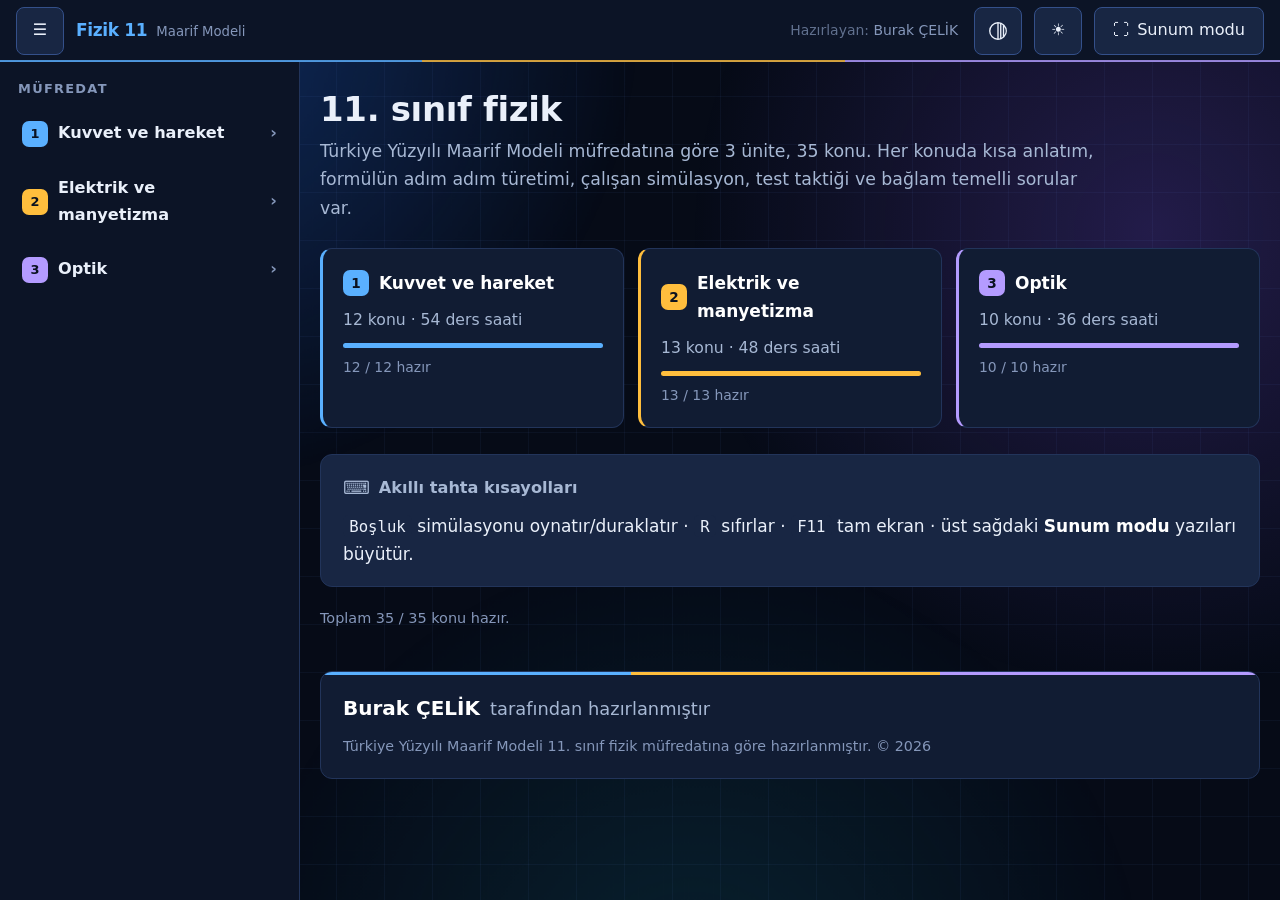
==== commit fb075375: "Tasarim: hareketli arka plan (Derin gece, Nebula, Kara tahta; acilip kapanabilir), sayfa acilis geci" ====
--- a/index.html
+++ b/index.html
@@ -9,13 +9,21 @@
 try {
   var t = localStorage.getItem('fizik11-tema');
   document.documentElement.dataset.tema = (t === 'acik') ? 'acik' : 'koyu';
-} catch (e) { document.documentElement.dataset.tema = 'koyu'; }
+  var z = localStorage.getItem('fizik11-zemin');
+  document.documentElement.dataset.zemin = (z === 'nebula' || z === 'tahta') ? z : 'gece';
+  document.documentElement.dataset.hareket = localStorage.getItem('fizik11-hareket') === '0' ? '0' : '1';
+} catch (e) {
+  document.documentElement.dataset.tema = 'koyu';
+  document.documentElement.dataset.zemin = 'gece';
+  document.documentElement.dataset.hareket = '1';
+}
 </script>
 <title>Fizik 11 · Maarif Modeli</title>
 <meta name="description" content="11. sınıf fizik — konu anlatımı, formül türetimi, simülasyonlar, test taktikleri ve bağlam temelli sorular. Akıllı tahta için.">
 <link rel="stylesheet" href="css/tokens.css">
 <link rel="stylesheet" href="css/base.css">
 <link rel="stylesheet" href="css/components.css">
+<link rel="stylesheet" href="css/hareket.css">
 <link rel="icon" href="data:image/svg+xml,<svg xmlns='http://www.w3.org/2000/svg' viewBox='0 0 32 32'><text y='26' font-size='26'>&#9883;</text></svg>">
 </head>
 <body>
@@ -30,6 +38,23 @@
     </div>
     <div class="ustbar-bosluk"></div>
     <span class="ustbar-kunye" id="ustbar-kunye"></span>
+    <div class="zemin-sec">
+      <button class="dgm ikon" id="zemin-dgm" aria-expanded="false" aria-controls="zemin-panel"
+              aria-label="Arka plan" title="Arka plan">
+        <svg viewBox="0 0 256 256" aria-hidden="true"><path d="M128,24A104,104,0,1,0,232,128,104.11,104.11,0,0,0,128,24Zm8,16.37a86.4,86.4,0,0,1,16,3V212.67a86.4,86.4,0,0,1-16,3Zm32,9.26a87.81,87.81,0,0,1,16,10.54V195.83a87.81,87.81,0,0,1-16,10.54ZM40,128a88.11,88.11,0,0,1,80-87.63V215.63A88.11,88.11,0,0,1,40,128Zm160,50.54V77.46a87.82,87.82,0,0,1,0,101.08Z"/></svg>
+      </button>
+      <div class="zemin-panel" id="zemin-panel" hidden>
+        <div class="zemin-panel-bas">Arka plan</div>
+        <div class="zemin-secenekler">
+          <button type="button" class="zemin-secenek" data-zemin="gece" aria-pressed="false"><span class="ornek"></span>Derin gece<span class="tik" aria-hidden="true">✓</span></button>
+          <button type="button" class="zemin-secenek" data-zemin="nebula" aria-pressed="false"><span class="ornek"></span>Nebula<span class="tik" aria-hidden="true">✓</span></button>
+          <button type="button" class="zemin-secenek" data-zemin="tahta" aria-pressed="false"><span class="ornek"></span>Kara tahta<span class="tik" aria-hidden="true">✓</span></button>
+        </div>
+        <button type="button" class="zemin-anahtar" id="hareket-dgm" role="switch" aria-checked="true">
+          Hareketli arka plan<span class="anahtar" aria-hidden="true"></span>
+        </button>
+      </div>
+    </div>
     <button class="dgm ikon" id="tema-dgm" aria-pressed="false"
             aria-label="Açık veya koyu tema" title="Açık temaya geç">☀</button>
     <button class="dgm" id="sunum-dgm" aria-pressed="false" title="Sunum modu — yazılar büyür (F11 ile tam ekran)">
@@ -58,6 +83,7 @@
        4) uygulama kabuğu    5) simülasyonlar 6) konular    7) başlat
      ========================================================================= -->
 
+<script src="js/ui/zemin.js"></script>
 <script src="js/sim/draw2d.js"></script>
 <script src="js/sim/engine.js"></script>
 <script src="data/curriculum.js"></script>
--- a/css/tokens.css
+++ b/css/tokens.css
@@ -130,25 +130,25 @@
 
   --text:          #22272F;
   --text-2:        #515A66;
-  --text-3:        #6B7482;
+  --text-3:        #5B6371;
   --text-guclu:    #14181E;
 
-  --accent:        #1C6DD0;   --accent-soft: #DCE8F9;
+  --accent:        #1660BC;   --accent-soft: #DCE8F9;
   --amber:         #8A5606;   --amber-soft:  #F7EDD5;
   --violet:        #6A46C0;   --violet-soft: #E8E1F8;
   --green:         #13744F;   --green-soft:  #D8EFE4;
   --red:           #A82C2C;   --red-soft:    #F9DFDF;
   --cyan:          #0B6F79;   --cyan-soft:   #D4EEF0;
 
-  --b1: #1C6DD0;  --b1s: #DCE8F9;
+  --b1: #1660BC;  --b1s: #DCE8F9;
   --b2: #0B6F79;  --b2s: #D4EEF0;
   --b3: #6A46C0;  --b3s: #E8E1F8;
   --b4: #13744F;  --b4s: #D8EFE4;
   --b5: #8A5606;  --b5s: #F7EDD5;
-  --b6: #B24560;  --b6s: #F8DDE4;
-  --b7: #B24A19;  --b7s: #F8E1D3;
-
-  --u1: #1C6DD0;  --u1s: #DCE8F9;
+  --b6: #A23A55;  --b6s: #F8DDE4;
+  --b7: #A2400F;  --b7s: #F8E1D3;
+
+  --u1: #1660BC;  --u1s: #DCE8F9;
   --u2: #8A5606;  --u2s: #F7EDD5;
   --u3: #6A46C0;  --u3s: #E8E1F8;
 
@@ -157,3 +157,77 @@
   --bg-isik1:  rgba(214,180,120,.26);
   --bg-isik2:  rgba(150,175,210,.20);
 }
+
+/* ==========================================================================
+   ARKA PLAN SÜRÜMLERİ: <html data-zemin="gece|nebula|tahta">
+   --------------------------------------------------------------------------
+   Üst bardaki "Arka plan" düğmesinden seçilir. Koyu temada zemin ve yüzey
+   tonlarını değiştirir; açık temada (kâğıt) yalnız ışık hâlelerinin rengi
+   değişir. Fizik büyüklüklerinin renkleri (--q-*) hiçbir sürümde değişmez.
+   ========================================================================== */
+:root {
+  /* hareketli ışık hâleleri (hareket.css) */
+  --zemin-1: rgba(40,120,255,.30);
+  --zemin-2: rgba(140,90,255,.22);
+  --zemin-3: rgba(30,200,230,.12);
+  --yildiz:  rgba(225,230,255,.85);
+  /* seçicideki küçük önizlemeler */
+  --ornek-gece:   radial-gradient(circle at 25% 20%, #2F73E0, transparent 60%), radial-gradient(circle at 85% 30%, #7A5AE0, transparent 55%), #060B17;
+  --ornek-nebula: radial-gradient(circle at 25% 25%, #B03CD8, transparent 60%), radial-gradient(circle at 85% 70%, #28C8E6, transparent 55%), #0B0920;
+  --ornek-tahta:  radial-gradient(circle at 25% 25%, #2F9C86, transparent 60%), radial-gradient(circle at 85% 70%, #E0A040, transparent 55%), #0B1716;
+}
+
+/* --- Derin gece (varsayılan): bugünkü mavi kimlik, daha derin ve canlı --- */
+:root[data-tema="koyu"][data-zemin="gece"] {
+  --bg:#060B17; --surface-0:#0C1426; --surface-1:#111C33; --surface-2:#182643; --surface-3:#203156;
+  --border:#22345A; --border-strong:#34508A;
+  --bg-cizgi: rgba(110,160,255,.055);
+  --accent:#5AB0FF; --text-3:#8597BA;
+  --b1:#5AB0FF; --b2:#3FE0EA; --b3:#B49BFF; --b4:#3FD69A; --b5:#FFBE3D; --b6:#FF9DB2; --b7:#FF8A57;
+  --u1:#5AB0FF; --u2:#FFBE3D; --u3:#B49BFF;
+}
+
+/* --- Nebula: mor-lacivert uzay, macenta ve camgöbeği ışık, yıldızlar --- */
+:root[data-tema="koyu"][data-zemin="nebula"] {
+  --bg:#0B0920; --surface-0:#120F2C; --surface-1:#18143A; --surface-2:#211B4B; --surface-3:#2B245E;
+  --border:#33296A; --border-strong:#4A3D92;
+  --text-2:#B7B2DA; --text-3:#9A94C8;
+  --bg-cizgi: rgba(170,150,255,.04);
+  --accent:#8EA2FF; --accent-soft:#241F5A;
+  --b1:#8EA2FF; --b2:#44E3EF; --b3:#C79BFF; --b4:#4BE0A6; --b5:#FFC24A; --b6:#FF8FC8; --b7:#FF8A5C;
+  --u1:#8EA2FF; --u2:#FFC24A; --u3:#E08BFF;
+  --zemin-1: rgba(190,60,220,.30);
+  --zemin-2: rgba(40,200,230,.20);
+  --zemin-3: rgba(110,80,255,.22);
+}
+
+/* --- Kara tahta: yeşilimsi arduvaz, tebeşir ızgarası, sıcak ışık --- */
+:root[data-tema="koyu"][data-zemin="tahta"] {
+  --bg:#0B1716; --surface-0:#10201E; --surface-1:#152A27; --surface-2:#1B3531; --surface-3:#22423D;
+  --border:#2A4A44; --border-strong:#3D6A61;
+  --text-2:#ACC8C1; --text-3:#7FA39B;
+  --bg-cizgi: rgba(220,240,230,.06);
+  --accent:#4FD1B8; --accent-soft:#123A33;
+  --b1:#5FB8FF; --b2:#4FD1B8; --b3:#B49BFF; --b4:#7EDB6A; --b5:#FFC14D; --b6:#FF9AA8; --b7:#FF8E5A;
+  --u1:#5FB8FF; --u2:#FFC14D; --u3:#B49BFF;
+  --zemin-1: rgba(60,200,170,.20);
+  --zemin-2: rgba(255,170,60,.15);
+  --zemin-3: rgba(80,160,230,.12);
+}
+
+/* --- Açık tema (kâğıt): yalnız hâlelerin tonu sürüme göre değişir --- */
+:root[data-tema="acik"] {
+  --zemin-1: rgba(214,180,120,.34);
+  --zemin-2: rgba(150,175,210,.30);
+  --zemin-3: rgba(190,160,220,.18);
+}
+:root[data-tema="acik"][data-zemin="nebula"] {
+  --zemin-1: rgba(205,130,225,.28);
+  --zemin-2: rgba(110,200,225,.28);
+  --zemin-3: rgba(160,140,240,.20);
+}
+:root[data-tema="acik"][data-zemin="tahta"] {
+  --zemin-1: rgba(90,190,165,.26);
+  --zemin-2: rgba(235,180,90,.30);
+  --zemin-3: rgba(120,170,220,.18);
+}
--- a/css/components.css
+++ b/css/components.css
@@ -543,3 +543,31 @@
 /* -------------------------------------------------- Boş / yükleniyor */
 .bos-durum { display: grid; place-items: center; height: 70vh; text-align: center; color: var(--text-3); }
 .bos-durum h2 { color: var(--text-2); }
+
+/* --------------------------------------------- Açık tema okunurluk düzeltmeleri
+   Kâğıt temada renkli rozetler koyulaştığı için üzerlerindeki yazı beyaz olur.
+   Bazı konu metinlerinde koyu tema için yazılmış sabit renkler (beyaz formül,
+   parlak turuncu/yeşil başlık) kâğıtta okunmuyordu: tema renklerine bağlanır. */
+:root[data-tema="acik"] .unite-no,
+:root[data-tema="acik"] .blok-bas .no,
+:root[data-tema="acik"] .konu-bag[aria-current="page"] .konu-rozet,
+:root[data-tema="acik"] .dgm.birincil { color: #FFFFFF; }
+:root[data-tema="acik"] .dgm.birincil:hover { background: #0F4E9C; }
+:root[data-tema="acik"] #icerik [style*="color:#fff"] { color: var(--text-guclu) !important; }
+:root[data-tema="acik"] #icerik [style*="color:#FF7A45"] { color: var(--b7) !important; }
+:root[data-tema="acik"] #icerik [style*="color:#35C08A"] { color: var(--b4) !important; }
+
+/* --------------------------------------------- Formül kartında ters renkler
+   Formül kartı sayfanın tersidir (koyu sayfada beyaz kart). Konu metnindeki
+   satır içi vurgu renkleri (var(--accent), var(--b3) ...) kartın zeminine
+   göre koyu ya da açık karşılığını alır; aksi hâlde beyaz kartta soluk kalır. */
+:root[data-tema="koyu"] .formul {
+  --accent: #1660BC; --amber: #8A5606; --violet: #6A46C0; --green: #13744F; --red: #A82C2C; --cyan: #0B6F79;
+  --b1: #1660BC; --b2: #0B6F79; --b3: #6A46C0; --b4: #13744F; --b5: #8A5606; --b6: #A23A55; --b7: #A2400F;
+  --u1: #1660BC; --u2: #8A5606; --u3: #6A46C0;
+}
+:root[data-tema="acik"] .formul {
+  --accent: #5AB0FF; --amber: #FFB020; --violet: #A78BFA; --green: #35C08A; --red: #FF6B6B; --cyan: #38D6E0;
+  --b1: #5AB0FF; --b2: #38D6E0; --b3: #A78BFA; --b4: #35C08A; --b5: #FFB020; --b6: #FF8FA3; --b7: #FF7A45;
+  --u1: #5AB0FF; --u2: #FFB020; --u3: #A78BFA;
+}
--- a/css/hareket.css
+++ b/css/hareket.css
@@ -0,0 +1,197 @@
+/* ==========================================================================
+   hareket.css: Hareketli arka plan, sayfa açılış geçişi, dokunma tepkileri
+   --------------------------------------------------------------------------
+   Arka plan üç sürümlüdür (gece / nebula / tahta) ve hareketi kapatılabilir:
+     <html data-zemin="gece|nebula|tahta" data-hareket="1|0">
+   Renkler tokens.css'te. Burada yalnız katman ve hareket kuralları var.
+
+   Performans (zayıf okul bilgisayarı): yalnız transform ve opacity
+   canlandırılır, filtre/bulanıklık yok. Simülasyon oynarken arka plan
+   durur (data-simoynuyor), işlemci simülasyona kalır.
+   ========================================================================== */
+
+/* ------------------------------------------------------ Arka plan katmanı */
+#zemin {
+  position: fixed; inset: 0; z-index: -1;
+  overflow: hidden; pointer-events: none;
+  background: var(--bg);
+}
+/* Üç ışık hâlesi: büyük, yumuşak kenarlı daireler yavaşça süzülür. */
+#zemin i {
+  position: absolute; width: 72vmax; height: 72vmax; border-radius: 50%;
+  background: radial-gradient(closest-side, var(--c), transparent);
+  will-change: transform;
+}
+#zemin .z1 { --c: var(--zemin-1); left: -22vmax; top: -34vmax; animation: suzul-1 38s ease-in-out infinite alternate; }
+#zemin .z2 { --c: var(--zemin-2); right: -26vmax; top: -18vmax; animation: suzul-2 47s ease-in-out infinite alternate; }
+#zemin .z3 { --c: var(--zemin-3); left: 18vmax; bottom: -44vmax; animation: suzul-3 55s ease-in-out infinite alternate; }
+
+@keyframes suzul-1 { to { transform: translate(20vmax, 14vmax) scale(1.18); } }
+@keyframes suzul-2 { to { transform: translate(-16vmax, 20vmax) scale(.86); } }
+@keyframes suzul-3 { to { transform: translate(14vmax, -22vmax) scale(1.12); } }
+
+/* Milimetrik ızgara hâlelerin üstünde durur. */
+#zemin::after {
+  content: ""; position: absolute; inset: 0;
+  background-image:
+    linear-gradient(var(--bg-cizgi) 1px, transparent 1px),
+    linear-gradient(90deg, var(--bg-cizgi) 1px, transparent 1px);
+  background-size: var(--bg-izgara) var(--bg-izgara);
+}
+
+/* Nebula sürümünde yıldızlar: sabit nokta dokusu, yavaşça göz kırpar. */
+#zemin .z-yildiz {
+  position: absolute; inset: 0; display: none;
+  background-image:
+    radial-gradient(circle at 20px 30px, var(--yildiz) 1.3px, transparent 2px),
+    radial-gradient(circle at 140px 90px, var(--yildiz) 1px, transparent 1.6px),
+    radial-gradient(circle at 230px 170px, var(--yildiz) 1.6px, transparent 2.4px),
+    radial-gradient(circle at 80px 200px, var(--yildiz) 1px, transparent 1.6px),
+    radial-gradient(circle at 290px 40px, var(--yildiz) 1.2px, transparent 1.9px),
+    radial-gradient(circle at 180px 240px, var(--yildiz) .9px, transparent 1.5px);
+  background-size: 320px 260px;
+  animation: goz-kirp 6s ease-in-out infinite alternate;
+}
+:root[data-tema="koyu"][data-zemin="nebula"] #zemin .z-yildiz { display: block; }
+@keyframes goz-kirp { from { opacity: .45; } to { opacity: 1; } }
+
+/* Hareket kapalı, simülasyon oynuyor ya da sistem "hareketi azalt" diyorsa
+   hâleler yerinde durur (görünüm aynı kalır, yalnız süzülme biter). */
+:root[data-hareket="0"] #zemin i,
+:root[data-hareket="0"] #zemin .z-yildiz { animation: none; }
+:root[data-simoynuyor="1"] #zemin i,
+:root[data-simoynuyor="1"] #zemin .z-yildiz { animation-play-state: paused; }
+@media (prefers-reduced-motion: reduce) {
+  #zemin i, #zemin .z-yildiz { animation: none; }
+}
+
+/* ----------------------------------------------------- Arka plan seçici */
+.zemin-sec { position: relative; }
+.zemin-sec .dgm.ikon svg { width: 22px; height: 22px; fill: currentColor; }
+.zemin-panel {
+  position: absolute; right: 0; top: calc(100% + 10px); z-index: 60;
+  width: 270px; padding: 14px;
+  background: var(--surface-1); border: 1px solid var(--border-strong);
+  border-radius: var(--r);
+  box-shadow: 0 18px 40px -18px rgba(0,0,0,.6);
+  transform-origin: top right;
+  animation: panel-ac .2s cubic-bezier(.16,1,.3,1);
+}
+.zemin-panel[hidden] { display: none; }
+@keyframes panel-ac { from { opacity: 0; transform: translateY(-6px) scale(.97); } }
+.zemin-panel-bas {
+  font-size: .76em; font-weight: 600; letter-spacing: .1em; text-transform: uppercase;
+  color: var(--text-3); margin: 0 2px 10px;
+}
+.zemin-secenekler { display: grid; gap: 8px; }
+.zemin-secenek {
+  display: flex; align-items: center; gap: 12px;
+  min-height: var(--touch); padding: 6px 10px 6px 6px;
+  background: var(--surface-2); color: var(--text);
+  border: 1px solid var(--border); border-radius: var(--r-sm);
+  font: inherit; font-size: .92em; text-align: left; cursor: pointer;
+  transition: border-color var(--dur) var(--ease), background var(--dur) var(--ease), transform var(--dur) var(--ease);
+}
+.zemin-secenek:hover { background: var(--surface-3); border-color: var(--border-strong); }
+.zemin-secenek:active { transform: scale(.98); }
+.zemin-secenek[aria-pressed="true"] { border-color: var(--accent); background: var(--accent-soft); }
+.zemin-secenek .ornek {
+  flex: 0 0 auto; width: 46px; height: 34px; border-radius: 6px;
+  border: 1px solid rgba(255,255,255,.12);
+}
+.zemin-secenek[data-zemin="gece"]   .ornek { background: var(--ornek-gece); }
+.zemin-secenek[data-zemin="nebula"] .ornek { background: var(--ornek-nebula); }
+.zemin-secenek[data-zemin="tahta"]  .ornek { background: var(--ornek-tahta); }
+.zemin-secenek .tik { margin-left: auto; color: var(--accent); opacity: 0; }
+.zemin-secenek[aria-pressed="true"] .tik { opacity: 1; }
+
+/* Aç/kapa anahtarı */
+.zemin-anahtar {
+  display: flex; align-items: center; gap: 12px; width: 100%;
+  min-height: var(--touch); margin-top: 12px; padding: 4px 4px 0;
+  background: none; border: 0; border-top: 1px solid var(--border);
+  color: var(--text); font: inherit; font-size: .92em; text-align: left; cursor: pointer;
+}
+.zemin-anahtar .anahtar {
+  margin-left: auto; flex: 0 0 auto; position: relative;
+  width: 46px; height: 26px; border-radius: 13px;
+  background: var(--surface-3); border: 1px solid var(--border-strong);
+  transition: background var(--dur) var(--ease), border-color var(--dur) var(--ease);
+}
+.zemin-anahtar .anahtar::after {
+  content: ""; position: absolute; left: 3px; top: 3px;
+  width: 18px; height: 18px; border-radius: 50%; background: var(--text-2);
+  transition: transform .22s cubic-bezier(.16,1,.3,1), background var(--dur) var(--ease);
+}
+.zemin-anahtar[aria-checked="true"] .anahtar { background: var(--accent); border-color: var(--accent); }
+.zemin-anahtar[aria-checked="true"] .anahtar::after { transform: translateX(20px); background: #06121F; }
+
+/* ----------------------------------------------------- Sayfa açılış geçişi
+   Konu ya da karşılama sayfası açılınca parçalar sırayla, yumuşakça yukarı
+   kayarak belirir. Yalnız başlangıç durumu uygulanır (backwards): geçiş
+   bitince öğede transform kalmaz, tam ekran ve tuval ölçüleri etkilenmez. */
+@keyframes giris { from { opacity: 0; transform: translateY(16px); } }
+@keyframes cizgi-ciz { from { transform: scaleX(0); } }
+
+:root:not([data-hareket="0"]) .sayfa > * { animation: giris .6s cubic-bezier(.16,1,.3,1) backwards; }
+:root:not([data-hareket="0"]) .sayfa > :nth-child(2) { animation-delay: 70ms; }
+:root:not([data-hareket="0"]) .sayfa > :nth-child(3) { animation-delay: 140ms; }
+:root:not([data-hareket="0"]) .sayfa > :nth-child(4) { animation-delay: 210ms; }
+:root:not([data-hareket="0"]) .sayfa > :nth-child(n+5) { animation-delay: 280ms; }
+/* Bölüm başlığının yanındaki çizgi soldan sağa çizilir. */
+.blok-bas::after { transform-origin: left center; }
+:root:not([data-hareket="0"]) .blok-bas::after { animation: cizgi-ciz .9s .25s cubic-bezier(.16,1,.3,1) backwards; }
+
+@media (prefers-reduced-motion: reduce) {
+  .sayfa > *, .blok-bas::after { animation: none !important; }
+}
+
+/* ------------------------------------------------- Dokunma ve üzerine gelme
+   Yalnız tıklanabilir öğeler tepki verir; düz metin kutuları kıpırdamaz
+   (tıklanır sanılmasın). */
+.dgm { transition: background var(--dur) var(--ease), border-color var(--dur) var(--ease),
+                   box-shadow var(--dur) var(--ease), transform .12s var(--ease); }
+.dgm:hover { box-shadow: 0 0 0 3px var(--accent-soft); }
+.dgm:active { transform: scale(.97); }
+
+/* Karşılamadaki ünite kartları: hafifçe kalkar, ünite renginde parlar. */
+a.kart { transition: transform .25s cubic-bezier(.16,1,.3,1), box-shadow .25s cubic-bezier(.16,1,.3,1), border-color var(--dur) var(--ease); }
+a.kart:hover {
+  transform: translateY(-4px);
+  border-color: var(--b, var(--border-strong));
+  box-shadow: 0 16px 34px -18px var(--b, rgba(0,0,0,.5));
+}
+a.kart:active { transform: translateY(-1px); }
+
+/* Kenar çubuğundaki konu bağlantıları sağa doğru hafifçe kayar. */
+.konu-bag { transition: background var(--dur) var(--ease), color var(--dur) var(--ease), transform .2s cubic-bezier(.16,1,.3,1); }
+.konu-bag:hover { transform: translateX(3px); }
+.unite-bas .unite-no { transition: transform .2s cubic-bezier(.16,1,.3,1); }
+.unite-bas:hover .unite-no { transform: scale(1.1); }
+
+/* Soru seçenekleri ve türetim sekmeleri */
+.secenek { transition: background var(--dur) var(--ease), border-color var(--dur) var(--ease), transform .15s var(--ease); }
+.secenek:hover { transform: translateX(3px); }
+.secenek:active { transform: scale(.99); }
+.secenek.dogru { animation: dogru-vur .45s cubic-bezier(.16,1,.3,1); }
+.secenek.yanlis { animation: yanlis-salla .4s ease; }
+@keyframes dogru-vur { 40% { transform: scale(1.02); } }
+@keyframes yanlis-salla { 20% { transform: translateX(-5px); } 40% { transform: translateX(5px); } 60% { transform: translateX(-3px); } 80% { transform: translateX(2px); } }
+
+@media (prefers-reduced-motion: reduce) {
+  a.kart:hover, .konu-bag:hover, .secenek:hover, .unite-bas:hover .unite-no { transform: none; }
+  .secenek.dogru, .secenek.yanlis { animation: none; }
+}
+:root[data-hareket="0"] .secenek.dogru,
+:root[data-hareket="0"] .secenek.yanlis { animation: none; }
+
+/* ---------------------------------------------------- Dar ekranda üst bar
+   Arka plan düğmesi eklenince telefonda üst bar taşıyordu: künye ve alt
+   başlık gizlenir, sunum düğmesi yalnız simgeye iner. */
+@media (max-width: 600px) {
+  .ustbar-kunye, .marka span { display: none; }
+  #ustbar { gap: 8px; padding: 0 10px; }
+  #sunum-dgm { width: var(--touch); padding: 0; font-size: 0; }
+  #sunum-dgm span { font-size: 17px; }
+  .zemin-panel { right: -60px; width: min(270px, calc(100vw - 20px)); }
+}
